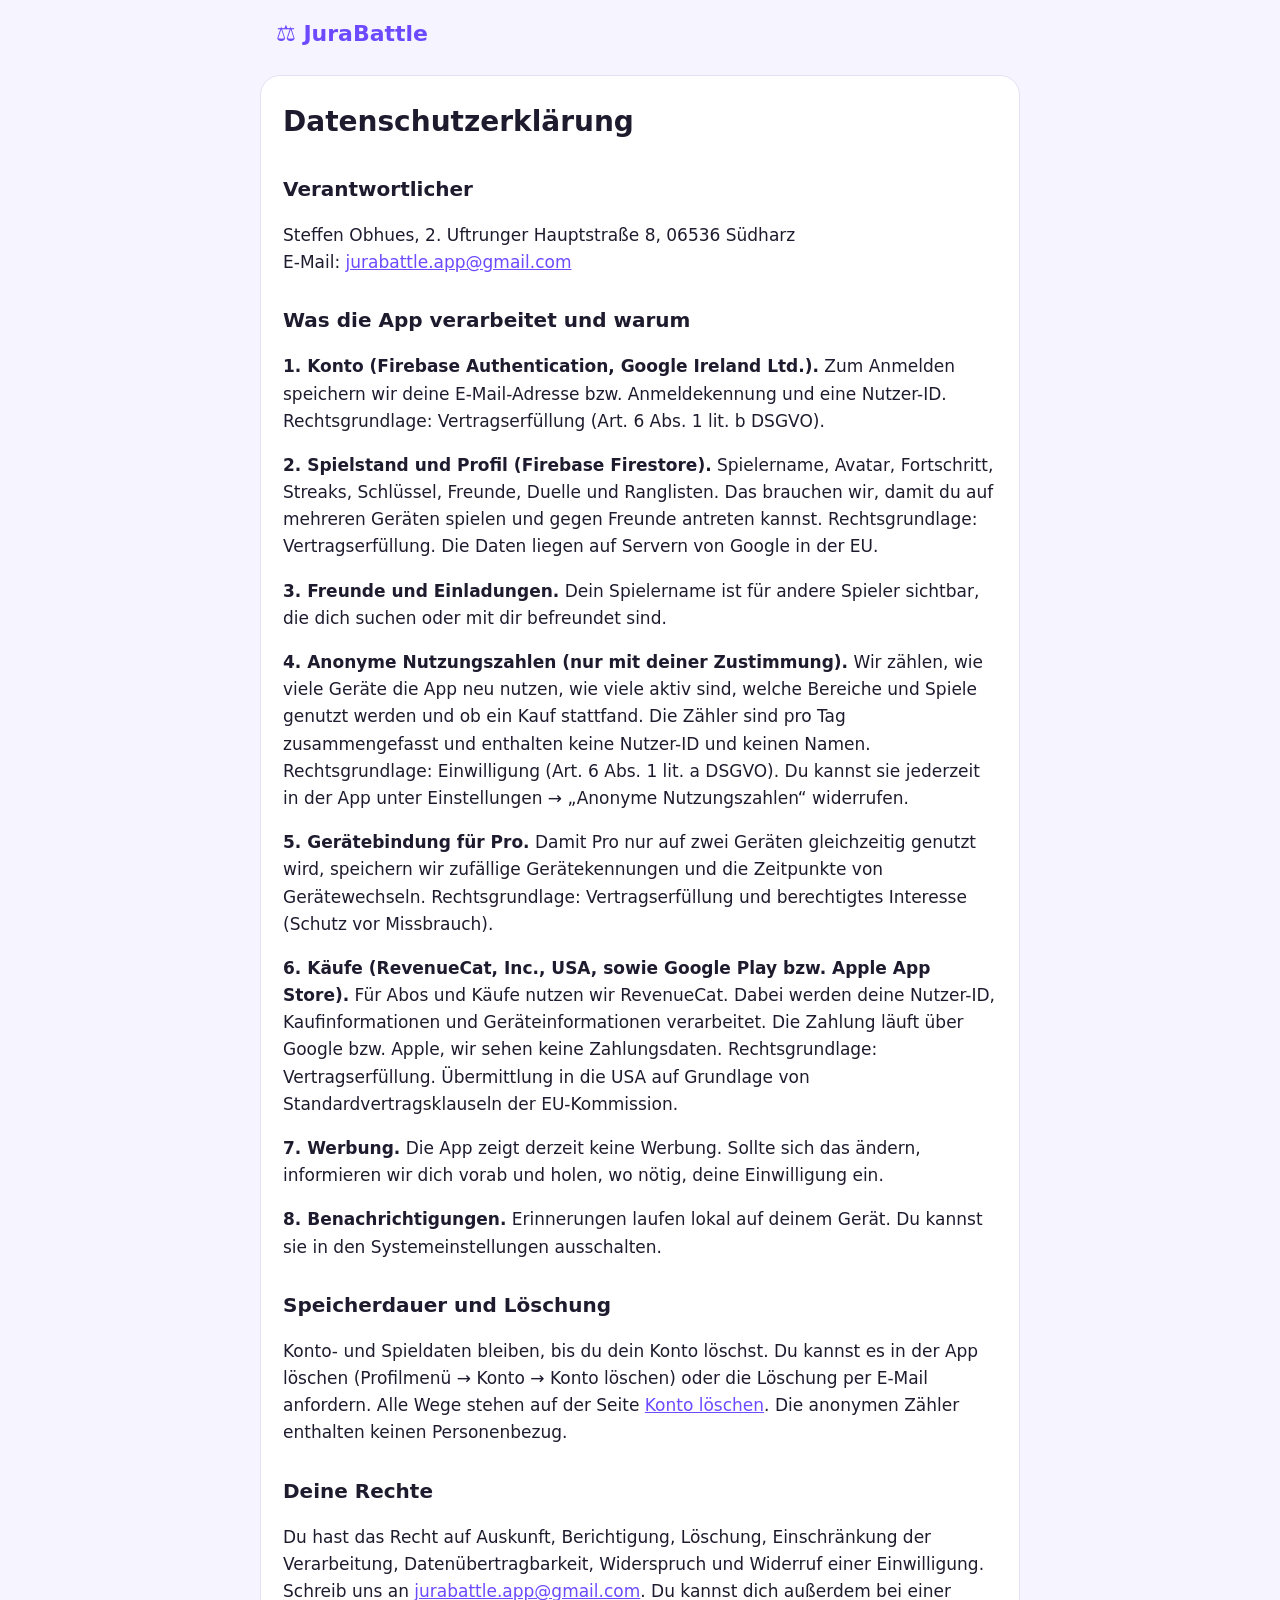
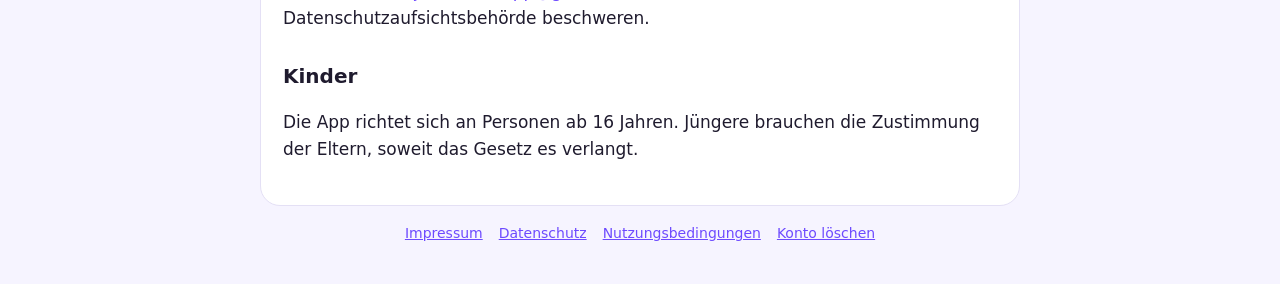
==== datenschutz.html @ 765eb9c0 "Add files via upload" ====
<!doctype html>
<html lang="de"><head><meta charset="utf-8"><meta name="viewport" content="width=device-width,initial-scale=1">
<title>Datenschutzerklärung – JuraBattle</title><link rel="stylesheet" href="style.css"></head>
<body><header><a class="logo" href="index.html">⚖️ JuraBattle</a></header>
<main><h1>Datenschutzerklärung</h1>

<h2>Verantwortlicher</h2>
<p>Steffen Obhues, 2. Uftrunger Hauptstraße 8, 06536 Südharz<br>E-Mail: <a href="mailto:jurabattle.app@gmail.com">jurabattle.app@gmail.com</a></p>
<h2>Was die App verarbeitet und warum</h2>
<p><b>1. Konto (Firebase Authentication, Google Ireland Ltd.).</b> Zum Anmelden speichern wir deine E-Mail-Adresse bzw. Anmeldekennung und eine Nutzer-ID. Rechtsgrundlage: Vertragserfüllung (Art. 6 Abs. 1 lit. b DSGVO).</p>
<p><b>2. Spielstand und Profil (Firebase Firestore).</b> Spielername, Avatar, Fortschritt, Streaks, Schlüssel, Freunde, Duelle und Ranglisten. Das brauchen wir, damit du auf mehreren Geräten spielen und gegen Freunde antreten kannst. Rechtsgrundlage: Vertragserfüllung. Die Daten liegen auf Servern von Google in der EU.</p>
<p><b>3. Freunde und Einladungen.</b> Dein Spielername ist für andere Spieler sichtbar, die dich suchen oder mit dir befreundet sind.</p>
<p><b>4. Anonyme Nutzungszahlen (nur mit deiner Zustimmung).</b> Wir zählen, wie viele Geräte die App neu nutzen, wie viele aktiv sind, welche Bereiche und Spiele genutzt werden und ob ein Kauf stattfand. Die Zähler sind pro Tag zusammengefasst und enthalten keine Nutzer-ID und keinen Namen. Rechtsgrundlage: Einwilligung (Art. 6 Abs. 1 lit. a DSGVO). Du kannst sie jederzeit in der App unter Einstellungen → „Anonyme Nutzungszahlen“ widerrufen.</p>
<p><b>5. Gerätebindung für Pro.</b> Damit Pro nur auf zwei Geräten gleichzeitig genutzt wird, speichern wir zufällige Gerätekennungen und die Zeitpunkte von Gerätewechseln. Rechtsgrundlage: Vertragserfüllung und berechtigtes Interesse (Schutz vor Missbrauch).</p>
<p><b>6. Käufe (RevenueCat, Inc., USA, sowie Google Play bzw. Apple App Store).</b> Für Abos und Käufe nutzen wir RevenueCat. Dabei werden deine Nutzer-ID, Kaufinformationen und Geräteinformationen verarbeitet. Die Zahlung läuft über Google bzw. Apple, wir sehen keine Zahlungsdaten. Rechtsgrundlage: Vertragserfüllung. Übermittlung in die USA auf Grundlage von Standardvertragsklauseln der EU-Kommission.</p>
<p><b>7. Werbung.</b> Die App zeigt derzeit keine Werbung. Sollte sich das ändern, informieren wir dich vorab und holen, wo nötig, deine Einwilligung ein.</p>
<p><b>8. Benachrichtigungen.</b> Erinnerungen laufen lokal auf deinem Gerät. Du kannst sie in den Systemeinstellungen ausschalten.</p>
<h2>Speicherdauer und Löschung</h2>
<p>Konto- und Spieldaten bleiben, bis du dein Konto löschst. Du kannst es in der App löschen (Profilmenü → Konto → Konto löschen) oder die Löschung per E-Mail anfordern. Alle Wege stehen auf der Seite <a href="konto-loeschen.html">Konto löschen</a>. Die anonymen Zähler enthalten keinen Personenbezug.</p>
<h2>Deine Rechte</h2>
<p>Du hast das Recht auf Auskunft, Berichtigung, Löschung, Einschränkung der Verarbeitung, Datenübertragbarkeit, Widerspruch und Widerruf einer Einwilligung. Schreib uns an <a href="mailto:jurabattle.app@gmail.com">jurabattle.app@gmail.com</a>. Du kannst dich außerdem bei einer Datenschutzaufsichtsbehörde beschweren.</p>
<h2>Kinder</h2>
<p>Die App richtet sich an Personen ab 16 Jahren. Jüngere brauchen die Zustimmung der Eltern, soweit das Gesetz es verlangt.</p>

</main>
<footer><a href="impressum.html">Impressum</a><a href="datenschutz.html">Datenschutz</a><a href="nutzungsbedingungen.html">Nutzungsbedingungen</a><a href="konto-loeschen.html">Konto löschen</a></footer>
</body></html>
---- style.css ----
:root{--bg:#f6f4ff;--card:#fff;--text:#1f1b2e;--muted:#5d5873;--pri:#6d4aff;--line:#e4e0f5}
@media (prefers-color-scheme:dark){:root{--bg:#14111f;--card:#1e1a2e;--text:#f1eefc;--muted:#a9a3c4;--pri:#a38bff;--line:#322c4a}}
*{box-sizing:border-box}body{margin:0;background:var(--bg);color:var(--text);font:17px/1.6 system-ui,-apple-system,Segoe UI,Roboto,sans-serif}
header,main,footer{max-width:760px;margin:0 auto;padding:16px}
header a.logo{color:var(--pri);font-weight:900;font-size:22px;text-decoration:none}
main{background:var(--card);border:1px solid var(--line);border-radius:20px;padding:24px 22px;margin-top:8px}
h1{font-size:28px;margin:0 0 12px}h2{font-size:20px;margin:28px 0 8px}p,li{color:var(--text)}
a{color:var(--pri)}footer{color:var(--muted);font-size:14px;text-align:center;padding-bottom:40px}
footer a{margin:0 8px}.platzhalter{background:#fff3b0;color:#4a3b00;padding:0 4px;border-radius:4px}
.hinweis{background:var(--bg);border:1px solid var(--line);border-radius:12px;padding:10px 14px;color:var(--muted);font-size:15px}
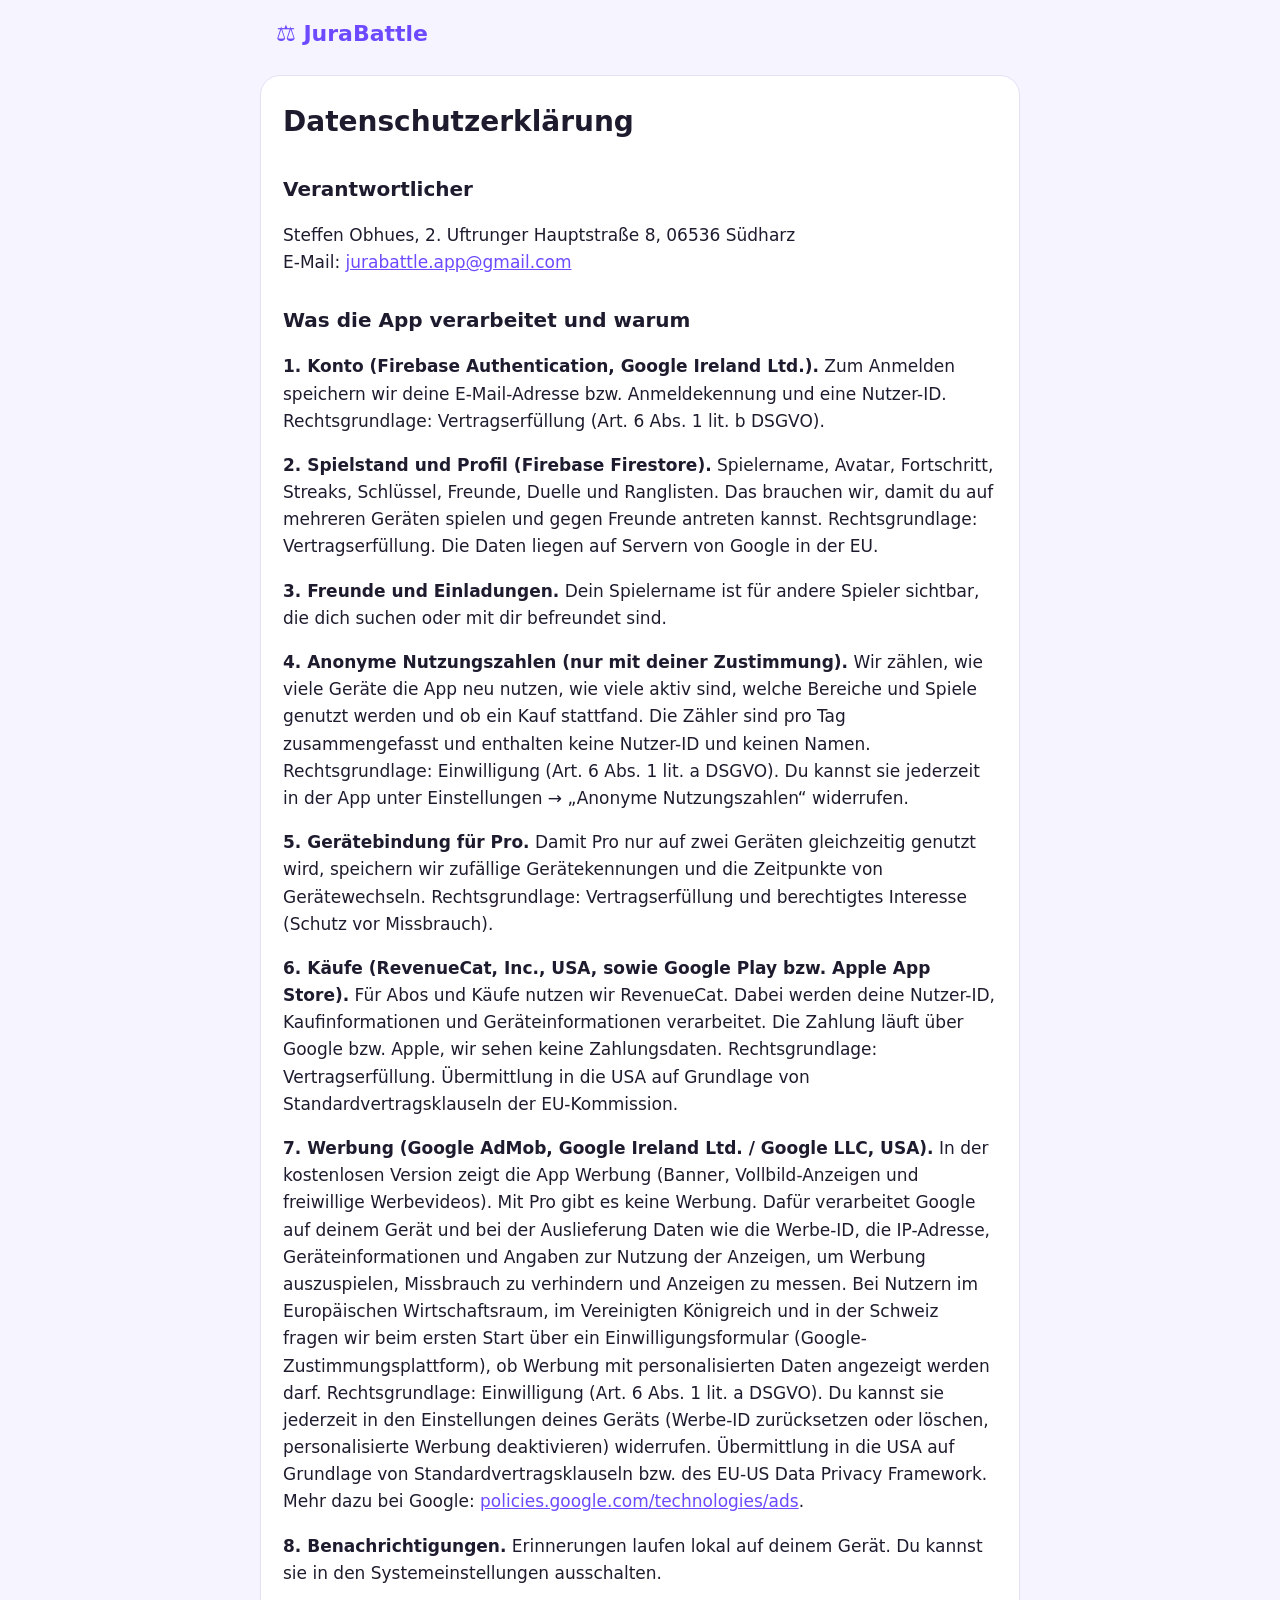
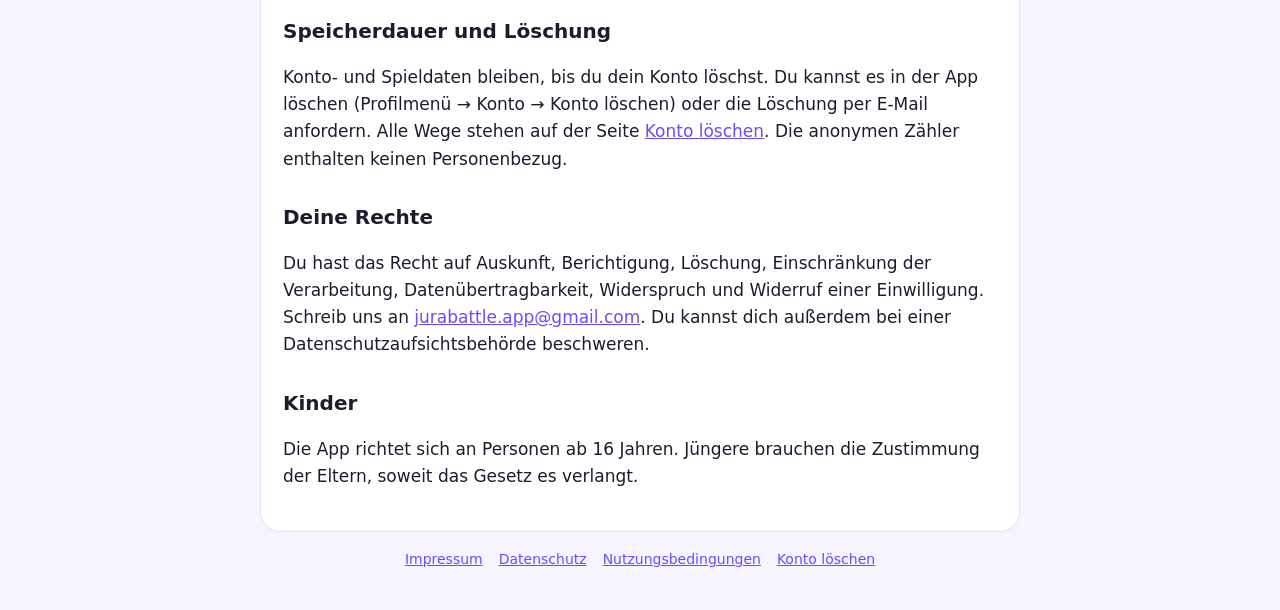
==== commit 8e9ad00d: "Add files via upload" ====
--- a/datenschutz.html
+++ b/datenschutz.html
@@ -13,7 +13,7 @@
 <p><b>4. Anonyme Nutzungszahlen (nur mit deiner Zustimmung).</b> Wir zählen, wie viele Geräte die App neu nutzen, wie viele aktiv sind, welche Bereiche und Spiele genutzt werden und ob ein Kauf stattfand. Die Zähler sind pro Tag zusammengefasst und enthalten keine Nutzer-ID und keinen Namen. Rechtsgrundlage: Einwilligung (Art. 6 Abs. 1 lit. a DSGVO). Du kannst sie jederzeit in der App unter Einstellungen → „Anonyme Nutzungszahlen“ widerrufen.</p>
 <p><b>5. Gerätebindung für Pro.</b> Damit Pro nur auf zwei Geräten gleichzeitig genutzt wird, speichern wir zufällige Gerätekennungen und die Zeitpunkte von Gerätewechseln. Rechtsgrundlage: Vertragserfüllung und berechtigtes Interesse (Schutz vor Missbrauch).</p>
 <p><b>6. Käufe (RevenueCat, Inc., USA, sowie Google Play bzw. Apple App Store).</b> Für Abos und Käufe nutzen wir RevenueCat. Dabei werden deine Nutzer-ID, Kaufinformationen und Geräteinformationen verarbeitet. Die Zahlung läuft über Google bzw. Apple, wir sehen keine Zahlungsdaten. Rechtsgrundlage: Vertragserfüllung. Übermittlung in die USA auf Grundlage von Standardvertragsklauseln der EU-Kommission.</p>
-<p><b>7. Werbung.</b> Die App zeigt derzeit keine Werbung. Sollte sich das ändern, informieren wir dich vorab und holen, wo nötig, deine Einwilligung ein.</p>
+<p><b>7. Werbung (Google AdMob, Google Ireland Ltd. / Google LLC, USA).</b> In der kostenlosen Version zeigt die App Werbung (Banner, Vollbild-Anzeigen und freiwillige Werbevideos). Mit Pro gibt es keine Werbung. Dafür verarbeitet Google auf deinem Gerät und bei der Auslieferung Daten wie die Werbe-ID, die IP-Adresse, Geräteinformationen und Angaben zur Nutzung der Anzeigen, um Werbung auszuspielen, Missbrauch zu verhindern und Anzeigen zu messen. Bei Nutzern im Europäischen Wirtschaftsraum, im Vereinigten Königreich und in der Schweiz fragen wir beim ersten Start über ein Einwilligungsformular (Google-Zustimmungsplattform), ob Werbung mit personalisierten Daten angezeigt werden darf. Rechtsgrundlage: Einwilligung (Art. 6 Abs. 1 lit. a DSGVO). Du kannst sie jederzeit in den Einstellungen deines Geräts (Werbe-ID zurücksetzen oder löschen, personalisierte Werbung deaktivieren) widerrufen. Übermittlung in die USA auf Grundlage von Standardvertragsklauseln bzw. des EU-US Data Privacy Framework. Mehr dazu bei Google: <a href="https://policies.google.com/technologies/ads?hl=de">policies.google.com/technologies/ads</a>.</p>
 <p><b>8. Benachrichtigungen.</b> Erinnerungen laufen lokal auf deinem Gerät. Du kannst sie in den Systemeinstellungen ausschalten.</p>
 <h2>Speicherdauer und Löschung</h2>
 <p>Konto- und Spieldaten bleiben, bis du dein Konto löschst. Du kannst es in der App löschen (Profilmenü → Konto → Konto löschen) oder die Löschung per E-Mail anfordern. Alle Wege stehen auf der Seite <a href="konto-loeschen.html">Konto löschen</a>. Die anonymen Zähler enthalten keinen Personenbezug.</p>
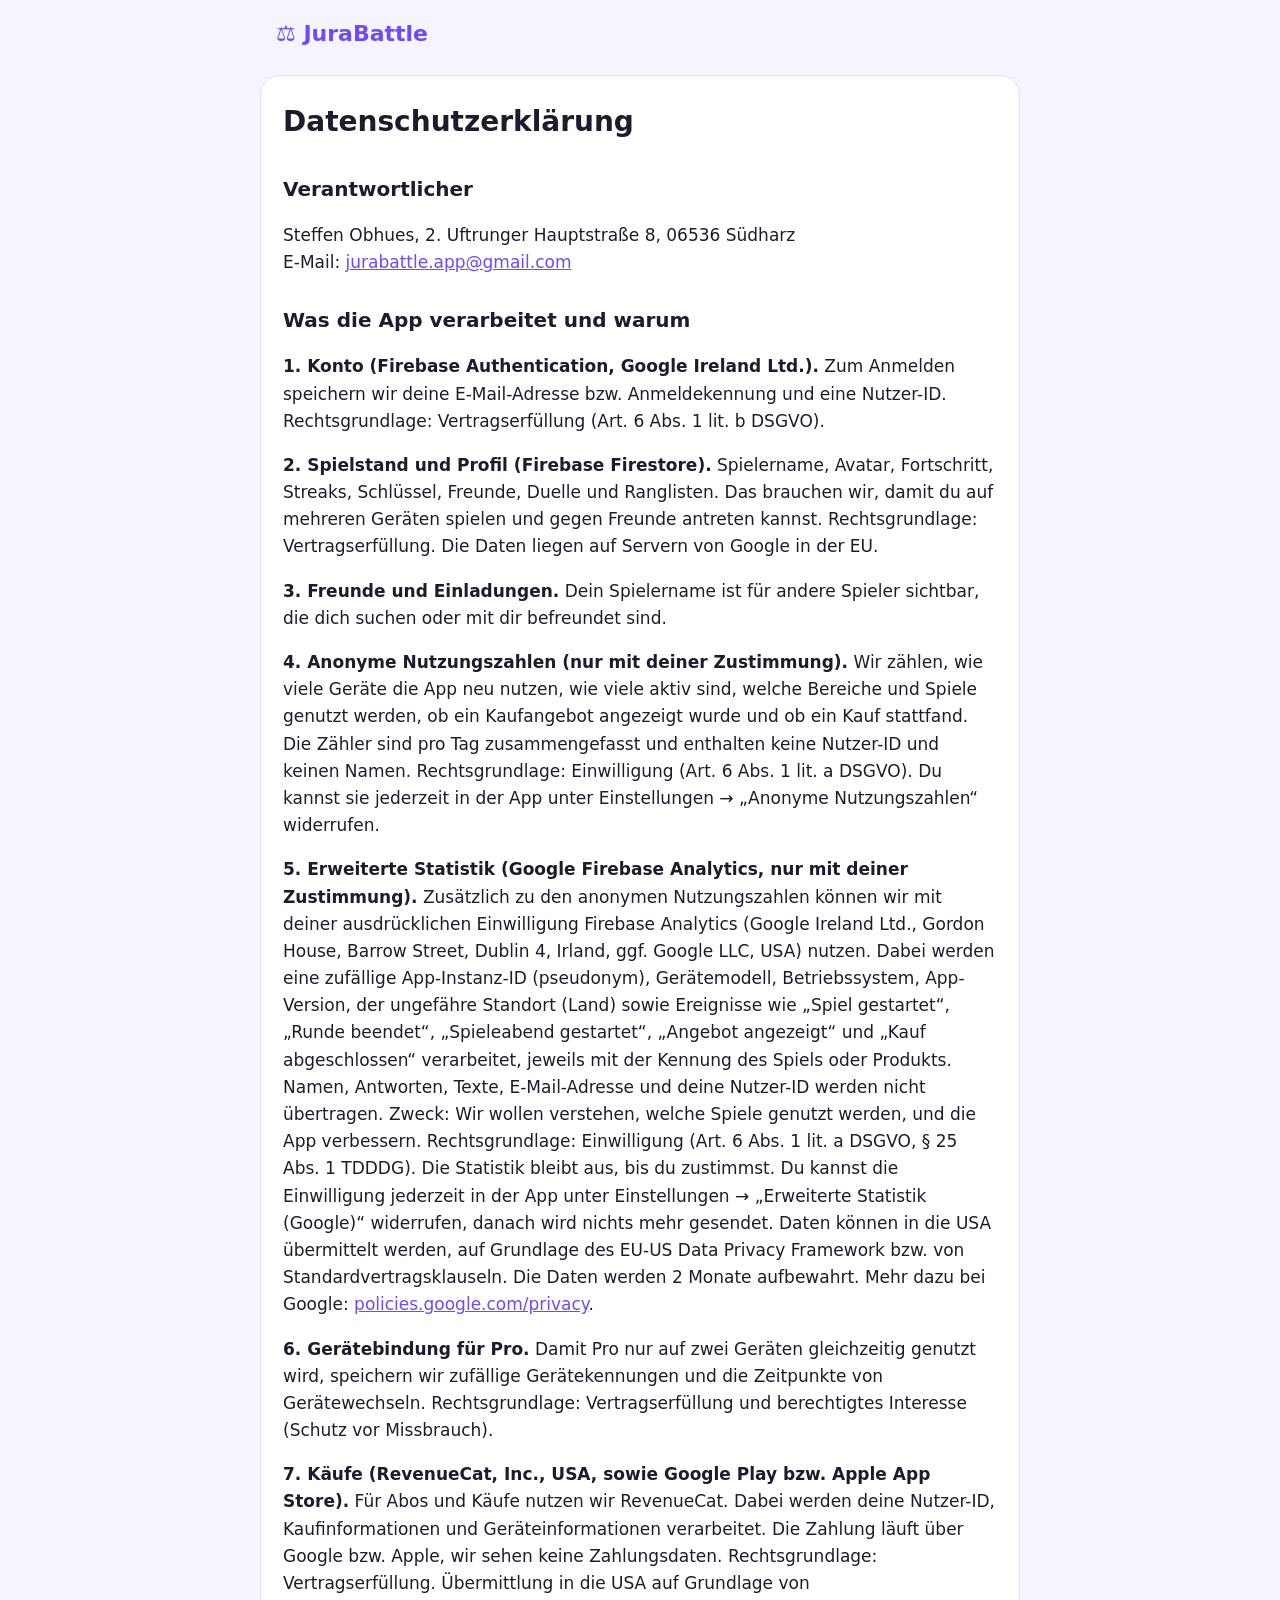
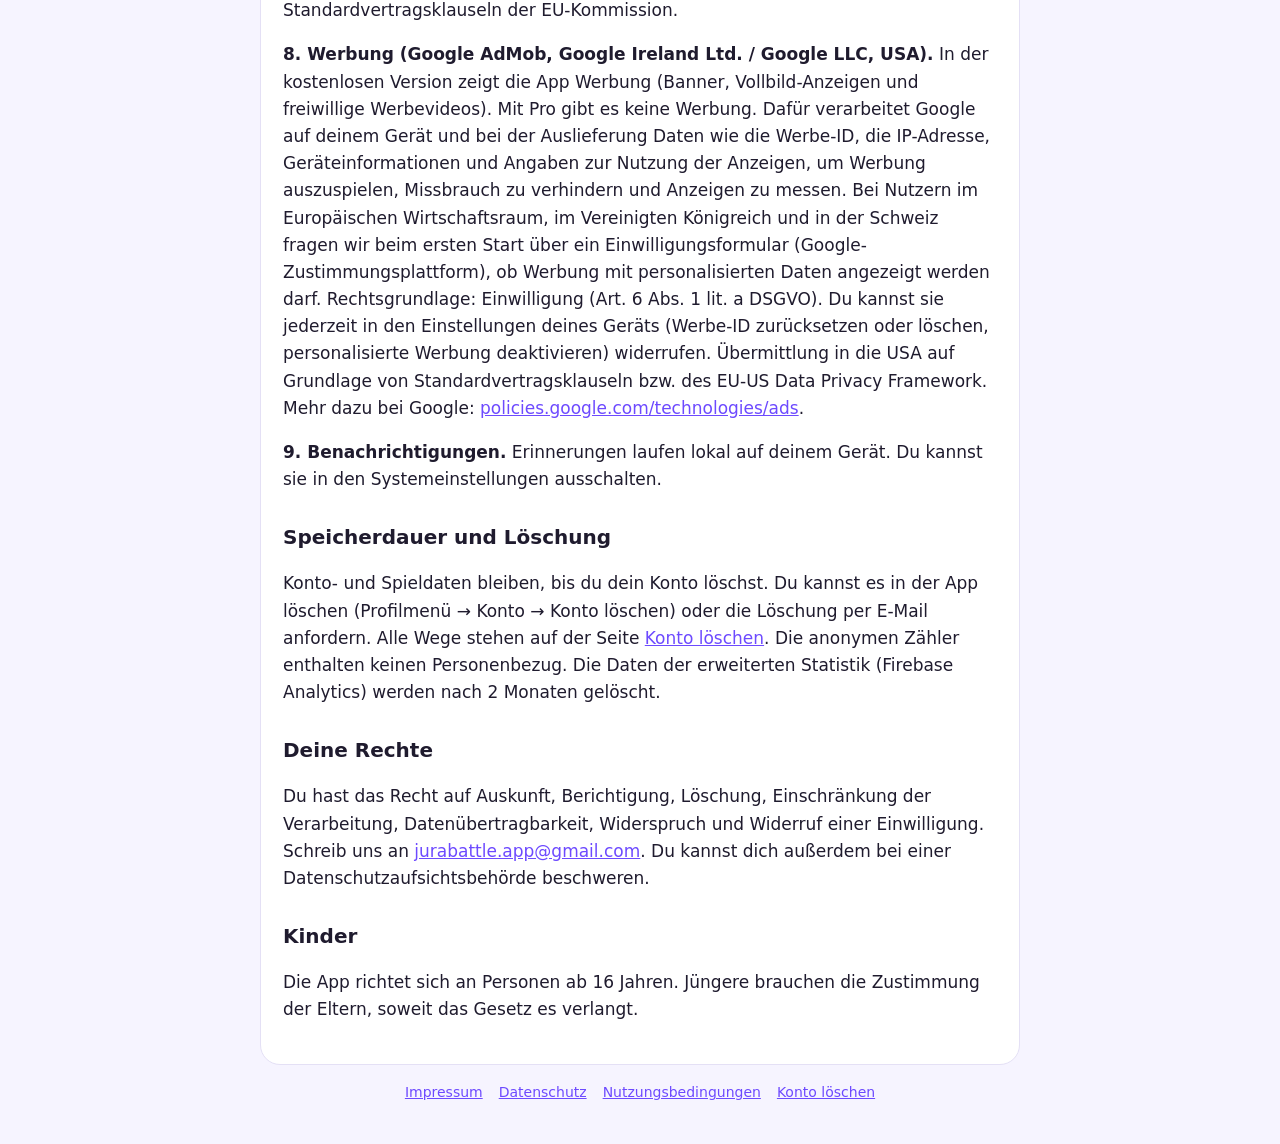
==== commit c29b902e: "Add files via upload" ====
--- a/datenschutz.html
+++ b/datenschutz.html
@@ -10,13 +10,14 @@
 <p><b>1. Konto (Firebase Authentication, Google Ireland Ltd.).</b> Zum Anmelden speichern wir deine E-Mail-Adresse bzw. Anmeldekennung und eine Nutzer-ID. Rechtsgrundlage: Vertragserfüllung (Art. 6 Abs. 1 lit. b DSGVO).</p>
 <p><b>2. Spielstand und Profil (Firebase Firestore).</b> Spielername, Avatar, Fortschritt, Streaks, Schlüssel, Freunde, Duelle und Ranglisten. Das brauchen wir, damit du auf mehreren Geräten spielen und gegen Freunde antreten kannst. Rechtsgrundlage: Vertragserfüllung. Die Daten liegen auf Servern von Google in der EU.</p>
 <p><b>3. Freunde und Einladungen.</b> Dein Spielername ist für andere Spieler sichtbar, die dich suchen oder mit dir befreundet sind.</p>
-<p><b>4. Anonyme Nutzungszahlen (nur mit deiner Zustimmung).</b> Wir zählen, wie viele Geräte die App neu nutzen, wie viele aktiv sind, welche Bereiche und Spiele genutzt werden und ob ein Kauf stattfand. Die Zähler sind pro Tag zusammengefasst und enthalten keine Nutzer-ID und keinen Namen. Rechtsgrundlage: Einwilligung (Art. 6 Abs. 1 lit. a DSGVO). Du kannst sie jederzeit in der App unter Einstellungen → „Anonyme Nutzungszahlen“ widerrufen.</p>
-<p><b>5. Gerätebindung für Pro.</b> Damit Pro nur auf zwei Geräten gleichzeitig genutzt wird, speichern wir zufällige Gerätekennungen und die Zeitpunkte von Gerätewechseln. Rechtsgrundlage: Vertragserfüllung und berechtigtes Interesse (Schutz vor Missbrauch).</p>
-<p><b>6. Käufe (RevenueCat, Inc., USA, sowie Google Play bzw. Apple App Store).</b> Für Abos und Käufe nutzen wir RevenueCat. Dabei werden deine Nutzer-ID, Kaufinformationen und Geräteinformationen verarbeitet. Die Zahlung läuft über Google bzw. Apple, wir sehen keine Zahlungsdaten. Rechtsgrundlage: Vertragserfüllung. Übermittlung in die USA auf Grundlage von Standardvertragsklauseln der EU-Kommission.</p>
-<p><b>7. Werbung (Google AdMob, Google Ireland Ltd. / Google LLC, USA).</b> In der kostenlosen Version zeigt die App Werbung (Banner, Vollbild-Anzeigen und freiwillige Werbevideos). Mit Pro gibt es keine Werbung. Dafür verarbeitet Google auf deinem Gerät und bei der Auslieferung Daten wie die Werbe-ID, die IP-Adresse, Geräteinformationen und Angaben zur Nutzung der Anzeigen, um Werbung auszuspielen, Missbrauch zu verhindern und Anzeigen zu messen. Bei Nutzern im Europäischen Wirtschaftsraum, im Vereinigten Königreich und in der Schweiz fragen wir beim ersten Start über ein Einwilligungsformular (Google-Zustimmungsplattform), ob Werbung mit personalisierten Daten angezeigt werden darf. Rechtsgrundlage: Einwilligung (Art. 6 Abs. 1 lit. a DSGVO). Du kannst sie jederzeit in den Einstellungen deines Geräts (Werbe-ID zurücksetzen oder löschen, personalisierte Werbung deaktivieren) widerrufen. Übermittlung in die USA auf Grundlage von Standardvertragsklauseln bzw. des EU-US Data Privacy Framework. Mehr dazu bei Google: <a href="https://policies.google.com/technologies/ads?hl=de">policies.google.com/technologies/ads</a>.</p>
-<p><b>8. Benachrichtigungen.</b> Erinnerungen laufen lokal auf deinem Gerät. Du kannst sie in den Systemeinstellungen ausschalten.</p>
+<p><b>4. Anonyme Nutzungszahlen (nur mit deiner Zustimmung).</b> Wir zählen, wie viele Geräte die App neu nutzen, wie viele aktiv sind, welche Bereiche und Spiele genutzt werden, ob ein Kaufangebot angezeigt wurde und ob ein Kauf stattfand. Die Zähler sind pro Tag zusammengefasst und enthalten keine Nutzer-ID und keinen Namen. Rechtsgrundlage: Einwilligung (Art. 6 Abs. 1 lit. a DSGVO). Du kannst sie jederzeit in der App unter Einstellungen → „Anonyme Nutzungszahlen“ widerrufen.</p>
+<p><b>5. Erweiterte Statistik (Google Firebase Analytics, nur mit deiner Zustimmung).</b> Zusätzlich zu den anonymen Nutzungszahlen können wir mit deiner ausdrücklichen Einwilligung Firebase Analytics (Google Ireland Ltd., Gordon House, Barrow Street, Dublin 4, Irland, ggf. Google LLC, USA) nutzen. Dabei werden eine zufällige App-Instanz-ID (pseudonym), Gerätemodell, Betriebssystem, App-Version, der ungefähre Standort (Land) sowie Ereignisse wie „Spiel gestartet“, „Runde beendet“, „Spieleabend gestartet“, „Angebot angezeigt“ und „Kauf abgeschlossen“ verarbeitet, jeweils mit der Kennung des Spiels oder Produkts. Namen, Antworten, Texte, E-Mail-Adresse und deine Nutzer-ID werden nicht übertragen. Zweck: Wir wollen verstehen, welche Spiele genutzt werden, und die App verbessern. Rechtsgrundlage: Einwilligung (Art. 6 Abs. 1 lit. a DSGVO, § 25 Abs. 1 TDDDG). Die Statistik bleibt aus, bis du zustimmst. Du kannst die Einwilligung jederzeit in der App unter Einstellungen → „Erweiterte Statistik (Google)“ widerrufen, danach wird nichts mehr gesendet. Daten können in die USA übermittelt werden, auf Grundlage des EU-US Data Privacy Framework bzw. von Standardvertragsklauseln. Die Daten werden 2 Monate aufbewahrt. Mehr dazu bei Google: <a href="https://policies.google.com/privacy?hl=de">policies.google.com/privacy</a>.</p>
+<p><b>6. Gerätebindung für Pro.</b> Damit Pro nur auf zwei Geräten gleichzeitig genutzt wird, speichern wir zufällige Gerätekennungen und die Zeitpunkte von Gerätewechseln. Rechtsgrundlage: Vertragserfüllung und berechtigtes Interesse (Schutz vor Missbrauch).</p>
+<p><b>7. Käufe (RevenueCat, Inc., USA, sowie Google Play bzw. Apple App Store).</b> Für Abos und Käufe nutzen wir RevenueCat. Dabei werden deine Nutzer-ID, Kaufinformationen und Geräteinformationen verarbeitet. Die Zahlung läuft über Google bzw. Apple, wir sehen keine Zahlungsdaten. Rechtsgrundlage: Vertragserfüllung. Übermittlung in die USA auf Grundlage von Standardvertragsklauseln der EU-Kommission.</p>
+<p><b>8. Werbung (Google AdMob, Google Ireland Ltd. / Google LLC, USA).</b> In der kostenlosen Version zeigt die App Werbung (Banner, Vollbild-Anzeigen und freiwillige Werbevideos). Mit Pro gibt es keine Werbung. Dafür verarbeitet Google auf deinem Gerät und bei der Auslieferung Daten wie die Werbe-ID, die IP-Adresse, Geräteinformationen und Angaben zur Nutzung der Anzeigen, um Werbung auszuspielen, Missbrauch zu verhindern und Anzeigen zu messen. Bei Nutzern im Europäischen Wirtschaftsraum, im Vereinigten Königreich und in der Schweiz fragen wir beim ersten Start über ein Einwilligungsformular (Google-Zustimmungsplattform), ob Werbung mit personalisierten Daten angezeigt werden darf. Rechtsgrundlage: Einwilligung (Art. 6 Abs. 1 lit. a DSGVO). Du kannst sie jederzeit in den Einstellungen deines Geräts (Werbe-ID zurücksetzen oder löschen, personalisierte Werbung deaktivieren) widerrufen. Übermittlung in die USA auf Grundlage von Standardvertragsklauseln bzw. des EU-US Data Privacy Framework. Mehr dazu bei Google: <a href="https://policies.google.com/technologies/ads?hl=de">policies.google.com/technologies/ads</a>.</p>
+<p><b>9. Benachrichtigungen.</b> Erinnerungen laufen lokal auf deinem Gerät. Du kannst sie in den Systemeinstellungen ausschalten.</p>
 <h2>Speicherdauer und Löschung</h2>
-<p>Konto- und Spieldaten bleiben, bis du dein Konto löschst. Du kannst es in der App löschen (Profilmenü → Konto → Konto löschen) oder die Löschung per E-Mail anfordern. Alle Wege stehen auf der Seite <a href="konto-loeschen.html">Konto löschen</a>. Die anonymen Zähler enthalten keinen Personenbezug.</p>
+<p>Konto- und Spieldaten bleiben, bis du dein Konto löschst. Du kannst es in der App löschen (Profilmenü → Konto → Konto löschen) oder die Löschung per E-Mail anfordern. Alle Wege stehen auf der Seite <a href="konto-loeschen.html">Konto löschen</a>. Die anonymen Zähler enthalten keinen Personenbezug. Die Daten der erweiterten Statistik (Firebase Analytics) werden nach 2 Monaten gelöscht.</p>
 <h2>Deine Rechte</h2>
 <p>Du hast das Recht auf Auskunft, Berichtigung, Löschung, Einschränkung der Verarbeitung, Datenübertragbarkeit, Widerspruch und Widerruf einer Einwilligung. Schreib uns an <a href="mailto:jurabattle.app@gmail.com">jurabattle.app@gmail.com</a>. Du kannst dich außerdem bei einer Datenschutzaufsichtsbehörde beschweren.</p>
 <h2>Kinder</h2>
@@ -24,4 +25,4 @@
 
 </main>
 <footer><a href="impressum.html">Impressum</a><a href="datenschutz.html">Datenschutz</a><a href="nutzungsbedingungen.html">Nutzungsbedingungen</a><a href="konto-loeschen.html">Konto löschen</a></footer>
-</body></html>
+</body></html>
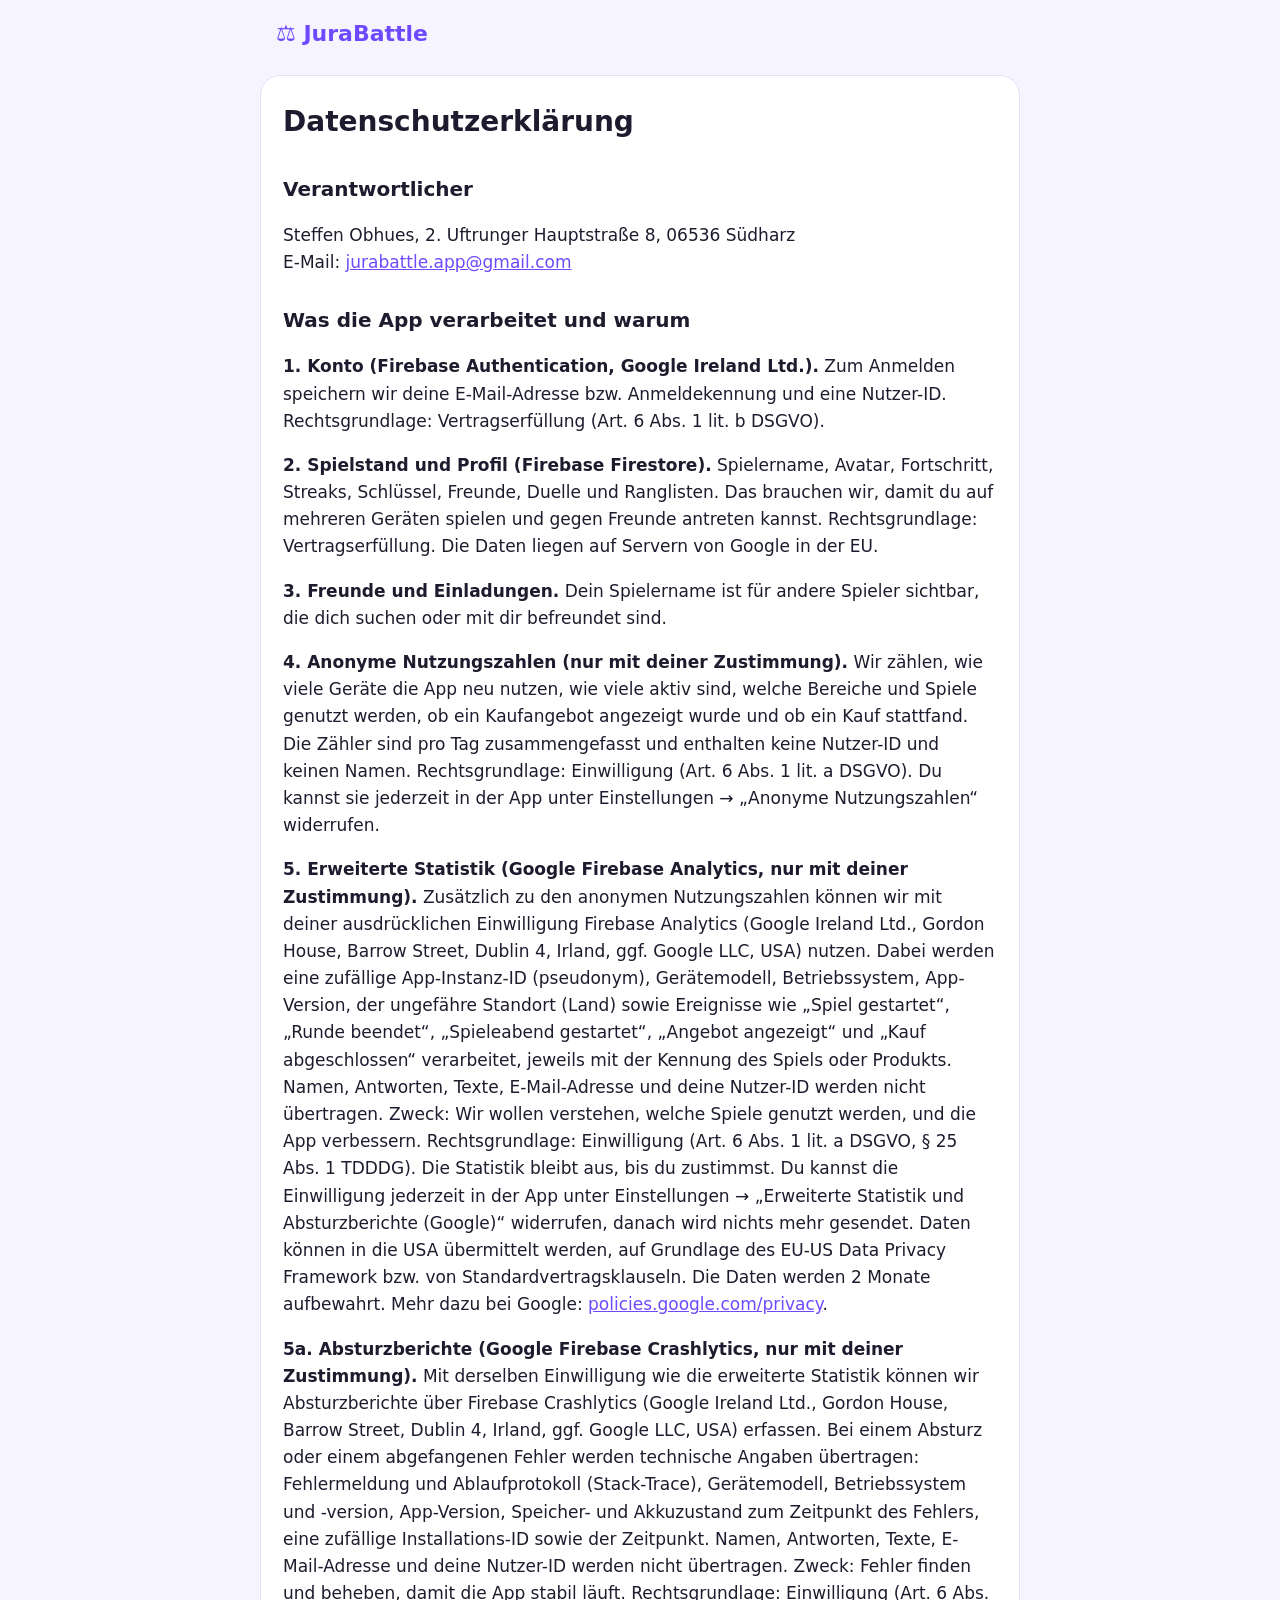
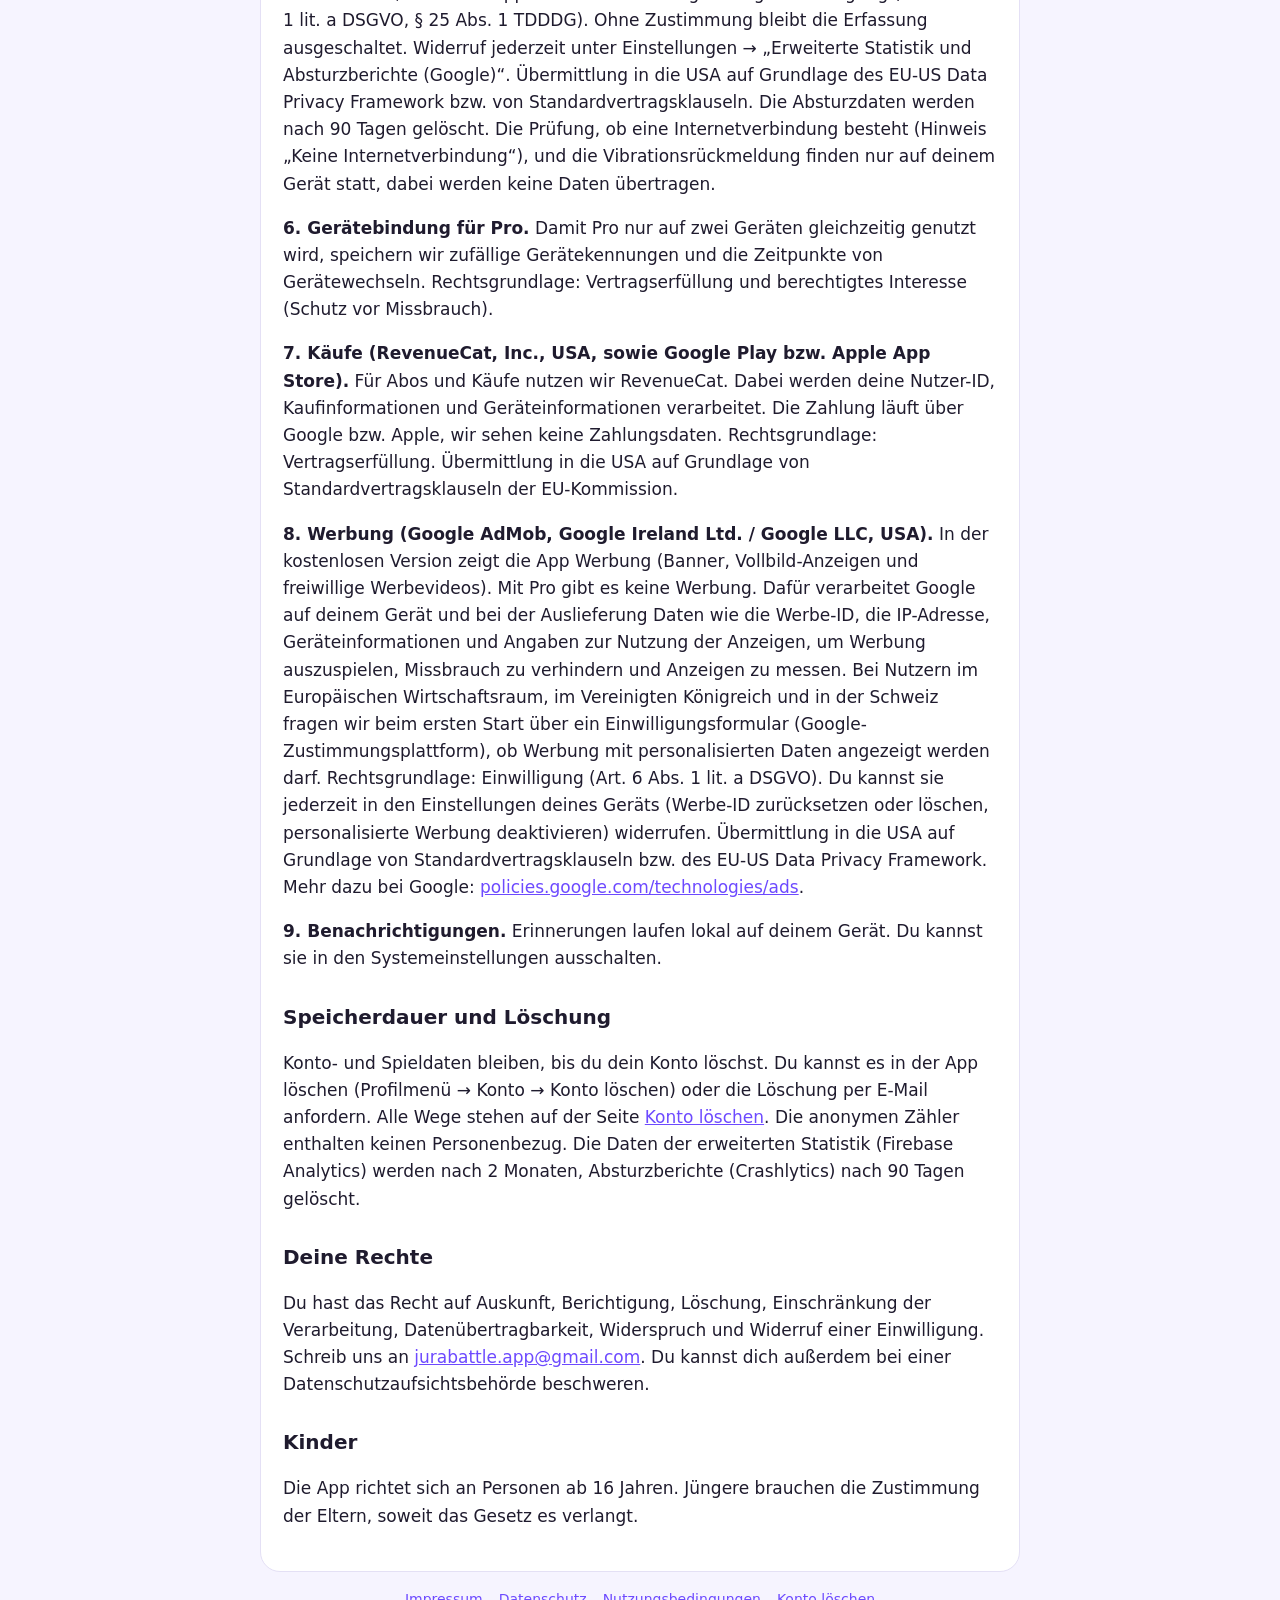
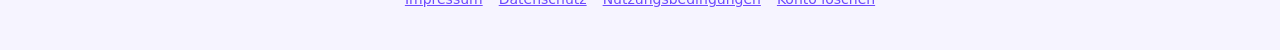
==== commit f179156d: "Add files via upload" ====
--- a/datenschutz.html
+++ b/datenschutz.html
@@ -11,13 +11,14 @@
 <p><b>2. Spielstand und Profil (Firebase Firestore).</b> Spielername, Avatar, Fortschritt, Streaks, Schlüssel, Freunde, Duelle und Ranglisten. Das brauchen wir, damit du auf mehreren Geräten spielen und gegen Freunde antreten kannst. Rechtsgrundlage: Vertragserfüllung. Die Daten liegen auf Servern von Google in der EU.</p>
 <p><b>3. Freunde und Einladungen.</b> Dein Spielername ist für andere Spieler sichtbar, die dich suchen oder mit dir befreundet sind.</p>
 <p><b>4. Anonyme Nutzungszahlen (nur mit deiner Zustimmung).</b> Wir zählen, wie viele Geräte die App neu nutzen, wie viele aktiv sind, welche Bereiche und Spiele genutzt werden, ob ein Kaufangebot angezeigt wurde und ob ein Kauf stattfand. Die Zähler sind pro Tag zusammengefasst und enthalten keine Nutzer-ID und keinen Namen. Rechtsgrundlage: Einwilligung (Art. 6 Abs. 1 lit. a DSGVO). Du kannst sie jederzeit in der App unter Einstellungen → „Anonyme Nutzungszahlen“ widerrufen.</p>
-<p><b>5. Erweiterte Statistik (Google Firebase Analytics, nur mit deiner Zustimmung).</b> Zusätzlich zu den anonymen Nutzungszahlen können wir mit deiner ausdrücklichen Einwilligung Firebase Analytics (Google Ireland Ltd., Gordon House, Barrow Street, Dublin 4, Irland, ggf. Google LLC, USA) nutzen. Dabei werden eine zufällige App-Instanz-ID (pseudonym), Gerätemodell, Betriebssystem, App-Version, der ungefähre Standort (Land) sowie Ereignisse wie „Spiel gestartet“, „Runde beendet“, „Spieleabend gestartet“, „Angebot angezeigt“ und „Kauf abgeschlossen“ verarbeitet, jeweils mit der Kennung des Spiels oder Produkts. Namen, Antworten, Texte, E-Mail-Adresse und deine Nutzer-ID werden nicht übertragen. Zweck: Wir wollen verstehen, welche Spiele genutzt werden, und die App verbessern. Rechtsgrundlage: Einwilligung (Art. 6 Abs. 1 lit. a DSGVO, § 25 Abs. 1 TDDDG). Die Statistik bleibt aus, bis du zustimmst. Du kannst die Einwilligung jederzeit in der App unter Einstellungen → „Erweiterte Statistik (Google)“ widerrufen, danach wird nichts mehr gesendet. Daten können in die USA übermittelt werden, auf Grundlage des EU-US Data Privacy Framework bzw. von Standardvertragsklauseln. Die Daten werden 2 Monate aufbewahrt. Mehr dazu bei Google: <a href="https://policies.google.com/privacy?hl=de">policies.google.com/privacy</a>.</p>
+<p><b>5. Erweiterte Statistik (Google Firebase Analytics, nur mit deiner Zustimmung).</b> Zusätzlich zu den anonymen Nutzungszahlen können wir mit deiner ausdrücklichen Einwilligung Firebase Analytics (Google Ireland Ltd., Gordon House, Barrow Street, Dublin 4, Irland, ggf. Google LLC, USA) nutzen. Dabei werden eine zufällige App-Instanz-ID (pseudonym), Gerätemodell, Betriebssystem, App-Version, der ungefähre Standort (Land) sowie Ereignisse wie „Spiel gestartet“, „Runde beendet“, „Spieleabend gestartet“, „Angebot angezeigt“ und „Kauf abgeschlossen“ verarbeitet, jeweils mit der Kennung des Spiels oder Produkts. Namen, Antworten, Texte, E-Mail-Adresse und deine Nutzer-ID werden nicht übertragen. Zweck: Wir wollen verstehen, welche Spiele genutzt werden, und die App verbessern. Rechtsgrundlage: Einwilligung (Art. 6 Abs. 1 lit. a DSGVO, § 25 Abs. 1 TDDDG). Die Statistik bleibt aus, bis du zustimmst. Du kannst die Einwilligung jederzeit in der App unter Einstellungen → „Erweiterte Statistik und Absturzberichte (Google)“ widerrufen, danach wird nichts mehr gesendet. Daten können in die USA übermittelt werden, auf Grundlage des EU-US Data Privacy Framework bzw. von Standardvertragsklauseln. Die Daten werden 2 Monate aufbewahrt. Mehr dazu bei Google: <a href="https://policies.google.com/privacy?hl=de">policies.google.com/privacy</a>.</p>
+<p><b>5a. Absturzberichte (Google Firebase Crashlytics, nur mit deiner Zustimmung).</b> Mit derselben Einwilligung wie die erweiterte Statistik können wir Absturzberichte über Firebase Crashlytics (Google Ireland Ltd., Gordon House, Barrow Street, Dublin 4, Irland, ggf. Google LLC, USA) erfassen. Bei einem Absturz oder einem abgefangenen Fehler werden technische Angaben übertragen: Fehlermeldung und Ablaufprotokoll (Stack-Trace), Gerätemodell, Betriebssystem und -version, App-Version, Speicher- und Akkuzustand zum Zeitpunkt des Fehlers, eine zufällige Installations-ID sowie der Zeitpunkt. Namen, Antworten, Texte, E-Mail-Adresse und deine Nutzer-ID werden nicht übertragen. Zweck: Fehler finden und beheben, damit die App stabil läuft. Rechtsgrundlage: Einwilligung (Art. 6 Abs. 1 lit. a DSGVO, § 25 Abs. 1 TDDDG). Ohne Zustimmung bleibt die Erfassung ausgeschaltet. Widerruf jederzeit unter Einstellungen → „Erweiterte Statistik und Absturzberichte (Google)“. Übermittlung in die USA auf Grundlage des EU-US Data Privacy Framework bzw. von Standardvertragsklauseln. Die Absturzdaten werden nach 90 Tagen gelöscht. Die Prüfung, ob eine Internetverbindung besteht (Hinweis „Keine Internetverbindung“), und die Vibrationsrückmeldung finden nur auf deinem Gerät statt, dabei werden keine Daten übertragen.</p>
 <p><b>6. Gerätebindung für Pro.</b> Damit Pro nur auf zwei Geräten gleichzeitig genutzt wird, speichern wir zufällige Gerätekennungen und die Zeitpunkte von Gerätewechseln. Rechtsgrundlage: Vertragserfüllung und berechtigtes Interesse (Schutz vor Missbrauch).</p>
 <p><b>7. Käufe (RevenueCat, Inc., USA, sowie Google Play bzw. Apple App Store).</b> Für Abos und Käufe nutzen wir RevenueCat. Dabei werden deine Nutzer-ID, Kaufinformationen und Geräteinformationen verarbeitet. Die Zahlung läuft über Google bzw. Apple, wir sehen keine Zahlungsdaten. Rechtsgrundlage: Vertragserfüllung. Übermittlung in die USA auf Grundlage von Standardvertragsklauseln der EU-Kommission.</p>
 <p><b>8. Werbung (Google AdMob, Google Ireland Ltd. / Google LLC, USA).</b> In der kostenlosen Version zeigt die App Werbung (Banner, Vollbild-Anzeigen und freiwillige Werbevideos). Mit Pro gibt es keine Werbung. Dafür verarbeitet Google auf deinem Gerät und bei der Auslieferung Daten wie die Werbe-ID, die IP-Adresse, Geräteinformationen und Angaben zur Nutzung der Anzeigen, um Werbung auszuspielen, Missbrauch zu verhindern und Anzeigen zu messen. Bei Nutzern im Europäischen Wirtschaftsraum, im Vereinigten Königreich und in der Schweiz fragen wir beim ersten Start über ein Einwilligungsformular (Google-Zustimmungsplattform), ob Werbung mit personalisierten Daten angezeigt werden darf. Rechtsgrundlage: Einwilligung (Art. 6 Abs. 1 lit. a DSGVO). Du kannst sie jederzeit in den Einstellungen deines Geräts (Werbe-ID zurücksetzen oder löschen, personalisierte Werbung deaktivieren) widerrufen. Übermittlung in die USA auf Grundlage von Standardvertragsklauseln bzw. des EU-US Data Privacy Framework. Mehr dazu bei Google: <a href="https://policies.google.com/technologies/ads?hl=de">policies.google.com/technologies/ads</a>.</p>
 <p><b>9. Benachrichtigungen.</b> Erinnerungen laufen lokal auf deinem Gerät. Du kannst sie in den Systemeinstellungen ausschalten.</p>
 <h2>Speicherdauer und Löschung</h2>
-<p>Konto- und Spieldaten bleiben, bis du dein Konto löschst. Du kannst es in der App löschen (Profilmenü → Konto → Konto löschen) oder die Löschung per E-Mail anfordern. Alle Wege stehen auf der Seite <a href="konto-loeschen.html">Konto löschen</a>. Die anonymen Zähler enthalten keinen Personenbezug. Die Daten der erweiterten Statistik (Firebase Analytics) werden nach 2 Monaten gelöscht.</p>
+<p>Konto- und Spieldaten bleiben, bis du dein Konto löschst. Du kannst es in der App löschen (Profilmenü → Konto → Konto löschen) oder die Löschung per E-Mail anfordern. Alle Wege stehen auf der Seite <a href="konto-loeschen.html">Konto löschen</a>. Die anonymen Zähler enthalten keinen Personenbezug. Die Daten der erweiterten Statistik (Firebase Analytics) werden nach 2 Monaten, Absturzberichte (Crashlytics) nach 90 Tagen gelöscht.</p>
 <h2>Deine Rechte</h2>
 <p>Du hast das Recht auf Auskunft, Berichtigung, Löschung, Einschränkung der Verarbeitung, Datenübertragbarkeit, Widerspruch und Widerruf einer Einwilligung. Schreib uns an <a href="mailto:jurabattle.app@gmail.com">jurabattle.app@gmail.com</a>. Du kannst dich außerdem bei einer Datenschutzaufsichtsbehörde beschweren.</p>
 <h2>Kinder</h2>
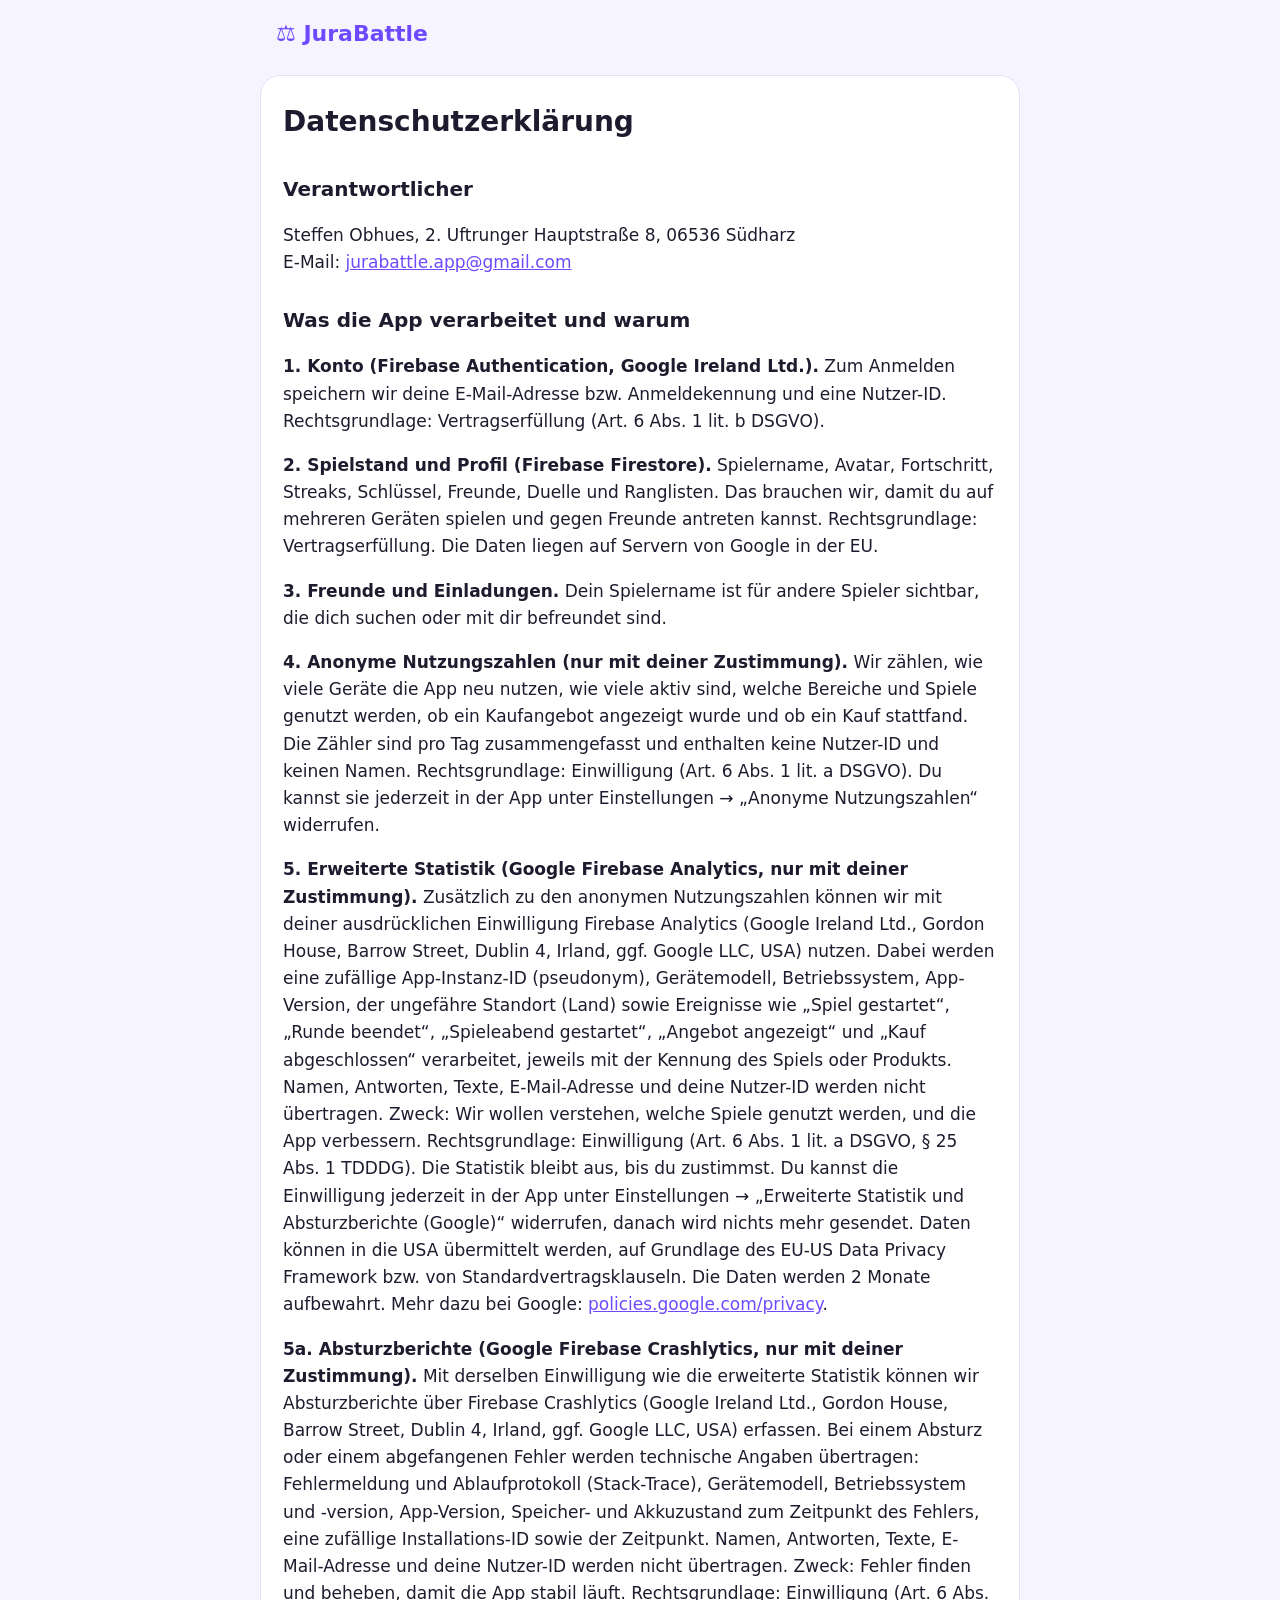
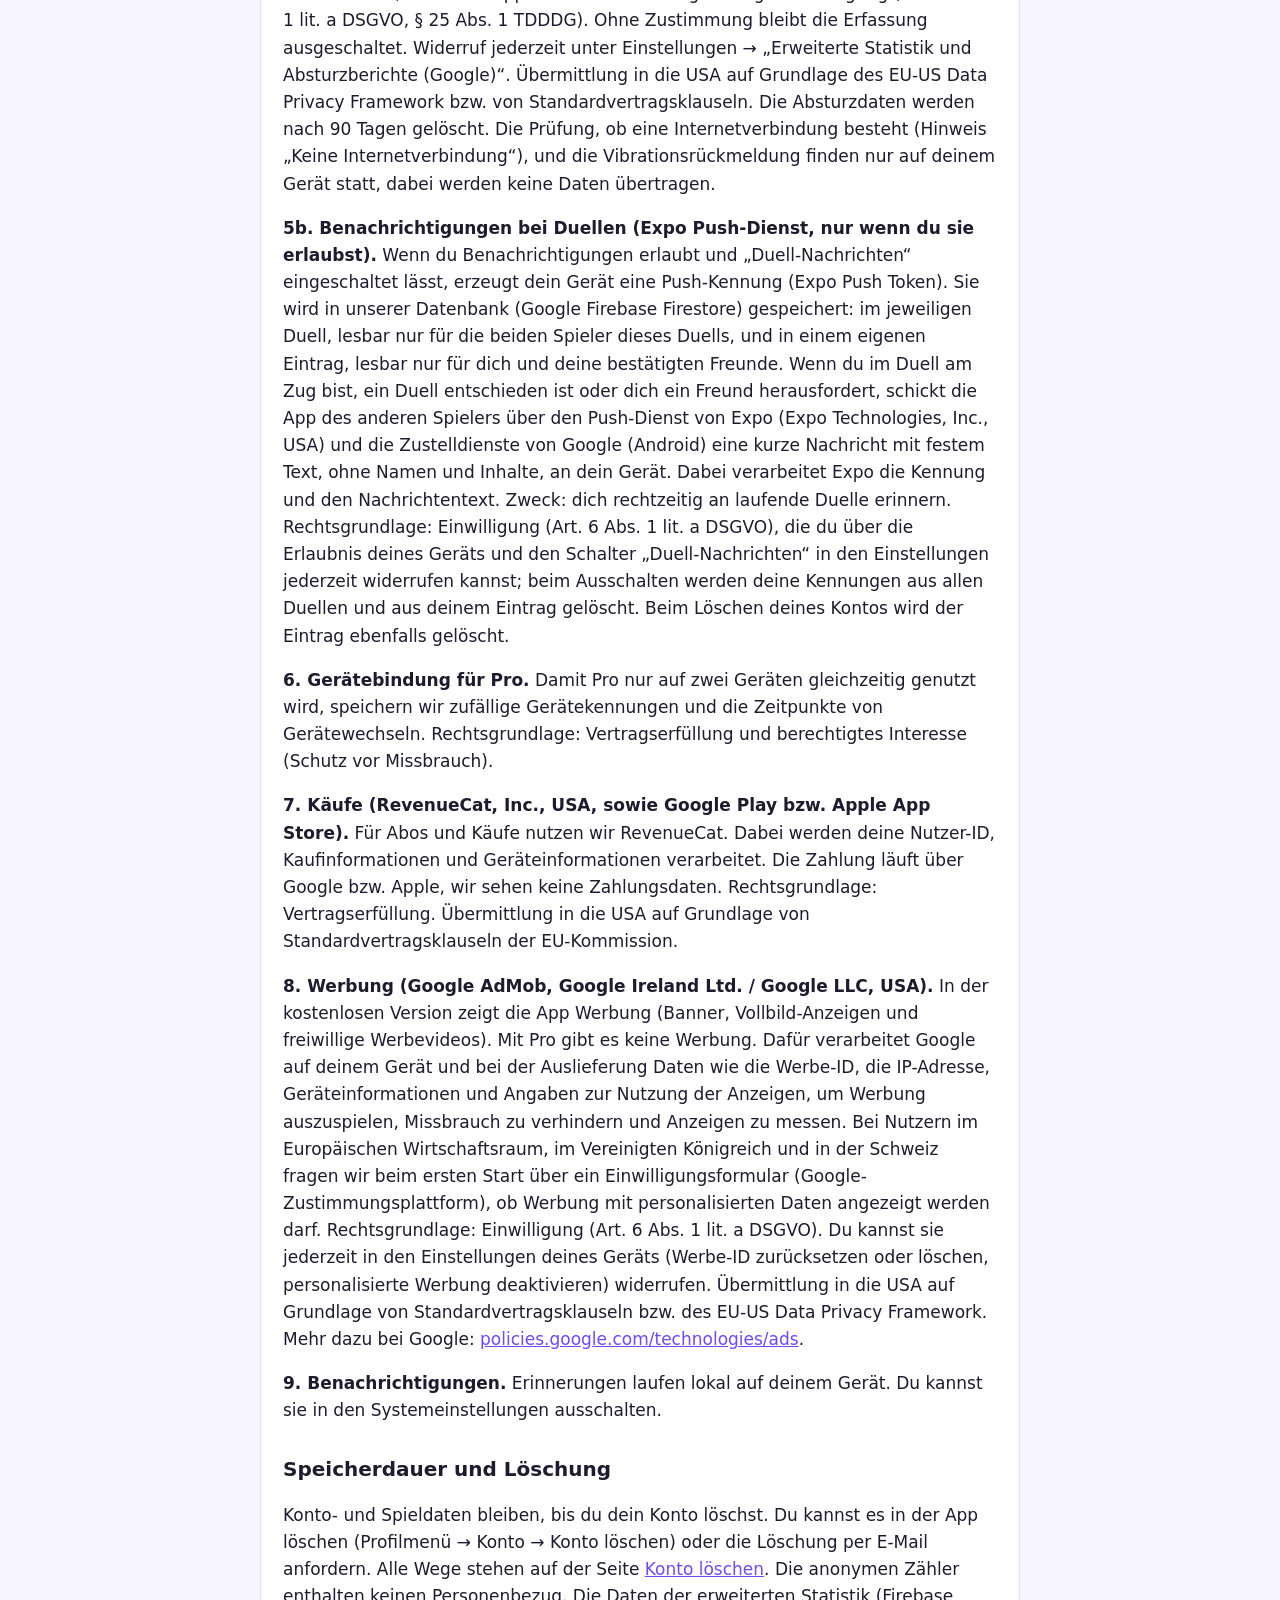
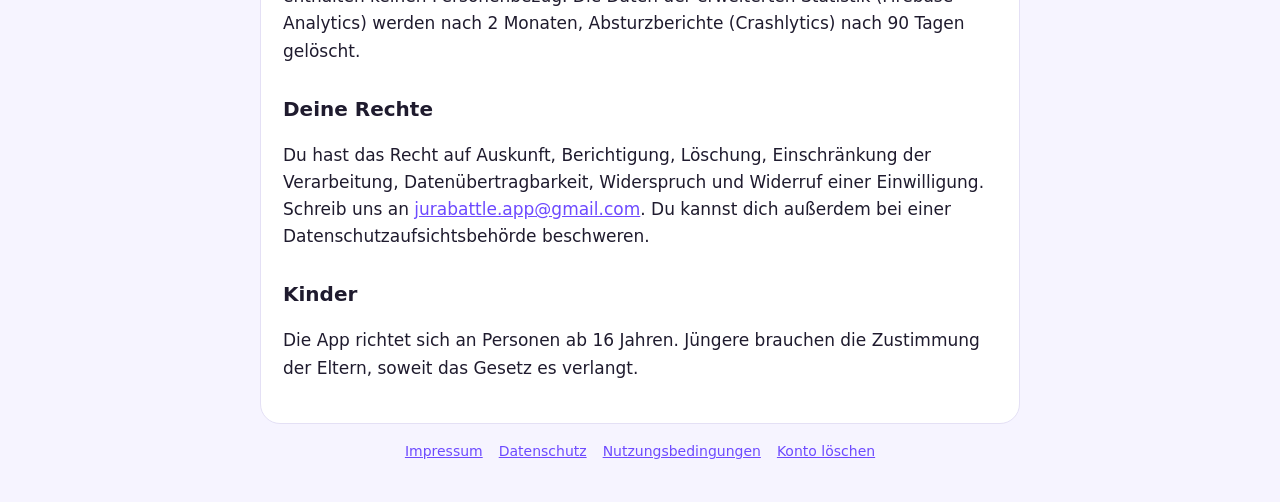
==== commit 15f7c0be: "Add files via upload" ====
--- a/datenschutz.html
+++ b/datenschutz.html
@@ -13,6 +13,8 @@
 <p><b>4. Anonyme Nutzungszahlen (nur mit deiner Zustimmung).</b> Wir zählen, wie viele Geräte die App neu nutzen, wie viele aktiv sind, welche Bereiche und Spiele genutzt werden, ob ein Kaufangebot angezeigt wurde und ob ein Kauf stattfand. Die Zähler sind pro Tag zusammengefasst und enthalten keine Nutzer-ID und keinen Namen. Rechtsgrundlage: Einwilligung (Art. 6 Abs. 1 lit. a DSGVO). Du kannst sie jederzeit in der App unter Einstellungen → „Anonyme Nutzungszahlen“ widerrufen.</p>
 <p><b>5. Erweiterte Statistik (Google Firebase Analytics, nur mit deiner Zustimmung).</b> Zusätzlich zu den anonymen Nutzungszahlen können wir mit deiner ausdrücklichen Einwilligung Firebase Analytics (Google Ireland Ltd., Gordon House, Barrow Street, Dublin 4, Irland, ggf. Google LLC, USA) nutzen. Dabei werden eine zufällige App-Instanz-ID (pseudonym), Gerätemodell, Betriebssystem, App-Version, der ungefähre Standort (Land) sowie Ereignisse wie „Spiel gestartet“, „Runde beendet“, „Spieleabend gestartet“, „Angebot angezeigt“ und „Kauf abgeschlossen“ verarbeitet, jeweils mit der Kennung des Spiels oder Produkts. Namen, Antworten, Texte, E-Mail-Adresse und deine Nutzer-ID werden nicht übertragen. Zweck: Wir wollen verstehen, welche Spiele genutzt werden, und die App verbessern. Rechtsgrundlage: Einwilligung (Art. 6 Abs. 1 lit. a DSGVO, § 25 Abs. 1 TDDDG). Die Statistik bleibt aus, bis du zustimmst. Du kannst die Einwilligung jederzeit in der App unter Einstellungen → „Erweiterte Statistik und Absturzberichte (Google)“ widerrufen, danach wird nichts mehr gesendet. Daten können in die USA übermittelt werden, auf Grundlage des EU-US Data Privacy Framework bzw. von Standardvertragsklauseln. Die Daten werden 2 Monate aufbewahrt. Mehr dazu bei Google: <a href="https://policies.google.com/privacy?hl=de">policies.google.com/privacy</a>.</p>
 <p><b>5a. Absturzberichte (Google Firebase Crashlytics, nur mit deiner Zustimmung).</b> Mit derselben Einwilligung wie die erweiterte Statistik können wir Absturzberichte über Firebase Crashlytics (Google Ireland Ltd., Gordon House, Barrow Street, Dublin 4, Irland, ggf. Google LLC, USA) erfassen. Bei einem Absturz oder einem abgefangenen Fehler werden technische Angaben übertragen: Fehlermeldung und Ablaufprotokoll (Stack-Trace), Gerätemodell, Betriebssystem und -version, App-Version, Speicher- und Akkuzustand zum Zeitpunkt des Fehlers, eine zufällige Installations-ID sowie der Zeitpunkt. Namen, Antworten, Texte, E-Mail-Adresse und deine Nutzer-ID werden nicht übertragen. Zweck: Fehler finden und beheben, damit die App stabil läuft. Rechtsgrundlage: Einwilligung (Art. 6 Abs. 1 lit. a DSGVO, § 25 Abs. 1 TDDDG). Ohne Zustimmung bleibt die Erfassung ausgeschaltet. Widerruf jederzeit unter Einstellungen → „Erweiterte Statistik und Absturzberichte (Google)“. Übermittlung in die USA auf Grundlage des EU-US Data Privacy Framework bzw. von Standardvertragsklauseln. Die Absturzdaten werden nach 90 Tagen gelöscht. Die Prüfung, ob eine Internetverbindung besteht (Hinweis „Keine Internetverbindung“), und die Vibrationsrückmeldung finden nur auf deinem Gerät statt, dabei werden keine Daten übertragen.</p>
+<p><b>5b. Benachrichtigungen bei Duellen (Expo Push-Dienst, nur wenn du sie erlaubst).</b> Wenn du Benachrichtigungen erlaubt und „Duell-Nachrichten“ eingeschaltet lässt, erzeugt dein Gerät eine Push-Kennung (Expo Push Token). Sie wird in unserer Datenbank (Google Firebase Firestore) gespeichert: im jeweiligen Duell, lesbar nur für die beiden Spieler dieses Duells, und in einem eigenen Eintrag, lesbar nur für dich und deine bestätigten Freunde. Wenn du im Duell am Zug bist, ein Duell entschieden ist oder dich ein Freund herausfordert, schickt die App des anderen Spielers über den Push-Dienst von Expo (Expo Technologies, Inc., USA) und die Zustelldienste von Google (Android) eine kurze Nachricht mit festem Text, ohne Namen und Inhalte, an dein Gerät. Dabei verarbeitet Expo die Kennung und den Nachrichtentext. Zweck: dich rechtzeitig an laufende Duelle erinnern. Rechtsgrundlage: Einwilligung (Art. 6 Abs. 1 lit. a DSGVO), die du über die Erlaubnis deines Geräts und den Schalter „Duell-Nachrichten“ in den Einstellungen jederzeit widerrufen kannst; beim Ausschalten werden deine Kennungen aus allen Duellen und aus deinem Eintrag gelöscht. Beim Löschen deines Kontos wird der Eintrag ebenfalls gelöscht.</p>
+
 <p><b>6. Gerätebindung für Pro.</b> Damit Pro nur auf zwei Geräten gleichzeitig genutzt wird, speichern wir zufällige Gerätekennungen und die Zeitpunkte von Gerätewechseln. Rechtsgrundlage: Vertragserfüllung und berechtigtes Interesse (Schutz vor Missbrauch).</p>
 <p><b>7. Käufe (RevenueCat, Inc., USA, sowie Google Play bzw. Apple App Store).</b> Für Abos und Käufe nutzen wir RevenueCat. Dabei werden deine Nutzer-ID, Kaufinformationen und Geräteinformationen verarbeitet. Die Zahlung läuft über Google bzw. Apple, wir sehen keine Zahlungsdaten. Rechtsgrundlage: Vertragserfüllung. Übermittlung in die USA auf Grundlage von Standardvertragsklauseln der EU-Kommission.</p>
 <p><b>8. Werbung (Google AdMob, Google Ireland Ltd. / Google LLC, USA).</b> In der kostenlosen Version zeigt die App Werbung (Banner, Vollbild-Anzeigen und freiwillige Werbevideos). Mit Pro gibt es keine Werbung. Dafür verarbeitet Google auf deinem Gerät und bei der Auslieferung Daten wie die Werbe-ID, die IP-Adresse, Geräteinformationen und Angaben zur Nutzung der Anzeigen, um Werbung auszuspielen, Missbrauch zu verhindern und Anzeigen zu messen. Bei Nutzern im Europäischen Wirtschaftsraum, im Vereinigten Königreich und in der Schweiz fragen wir beim ersten Start über ein Einwilligungsformular (Google-Zustimmungsplattform), ob Werbung mit personalisierten Daten angezeigt werden darf. Rechtsgrundlage: Einwilligung (Art. 6 Abs. 1 lit. a DSGVO). Du kannst sie jederzeit in den Einstellungen deines Geräts (Werbe-ID zurücksetzen oder löschen, personalisierte Werbung deaktivieren) widerrufen. Übermittlung in die USA auf Grundlage von Standardvertragsklauseln bzw. des EU-US Data Privacy Framework. Mehr dazu bei Google: <a href="https://policies.google.com/technologies/ads?hl=de">policies.google.com/technologies/ads</a>.</p>
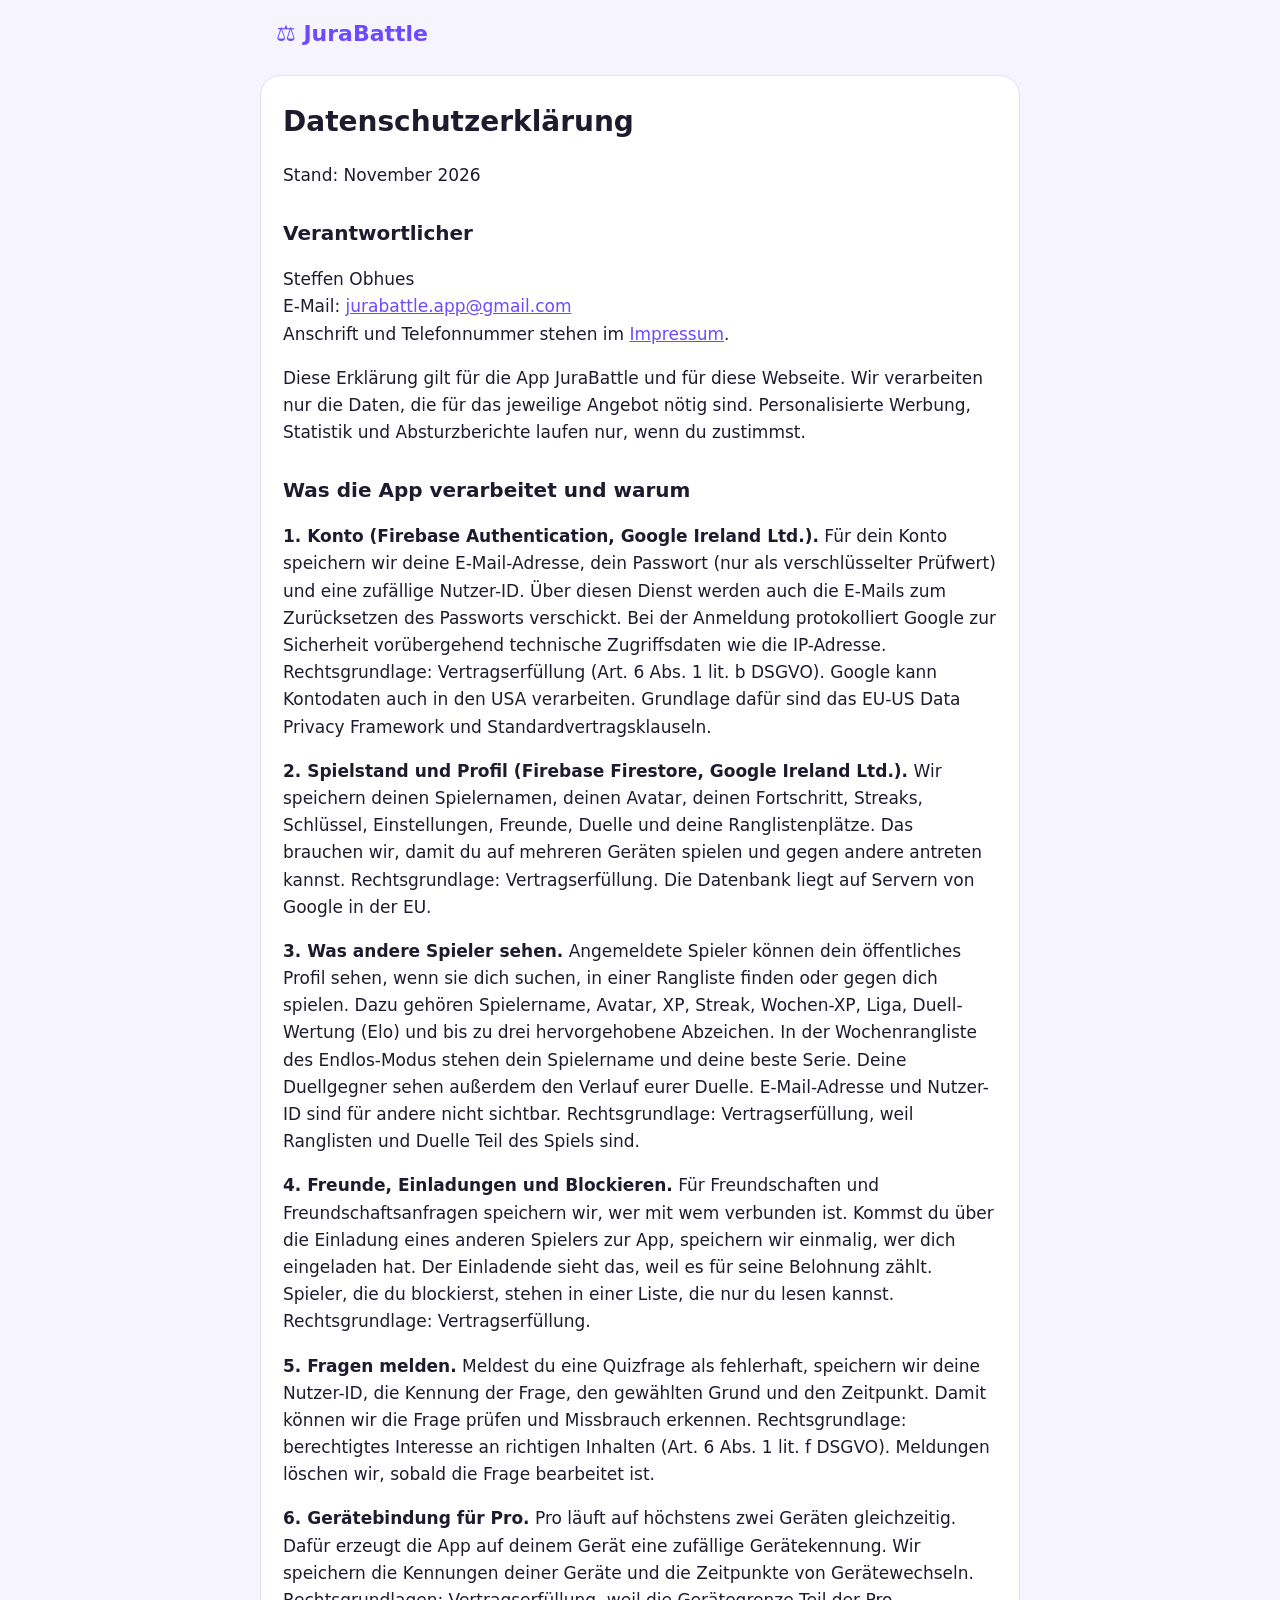
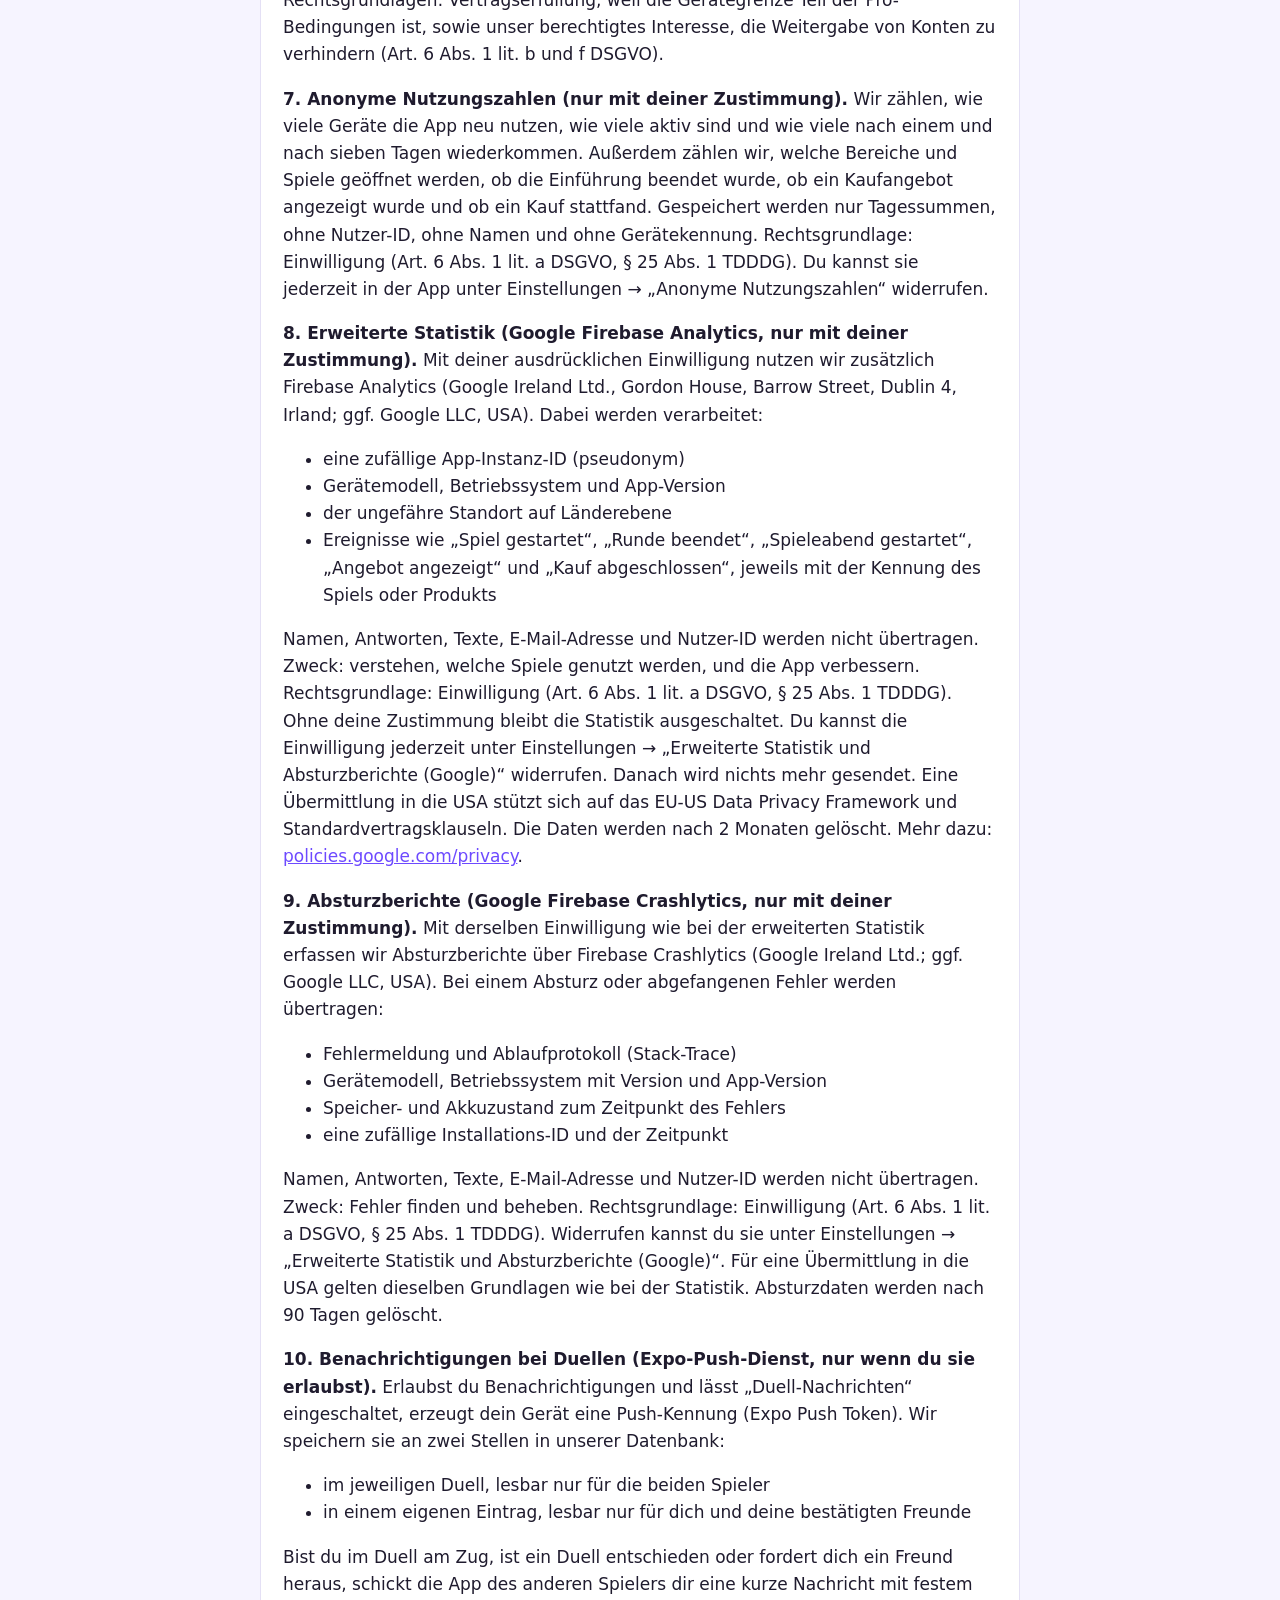
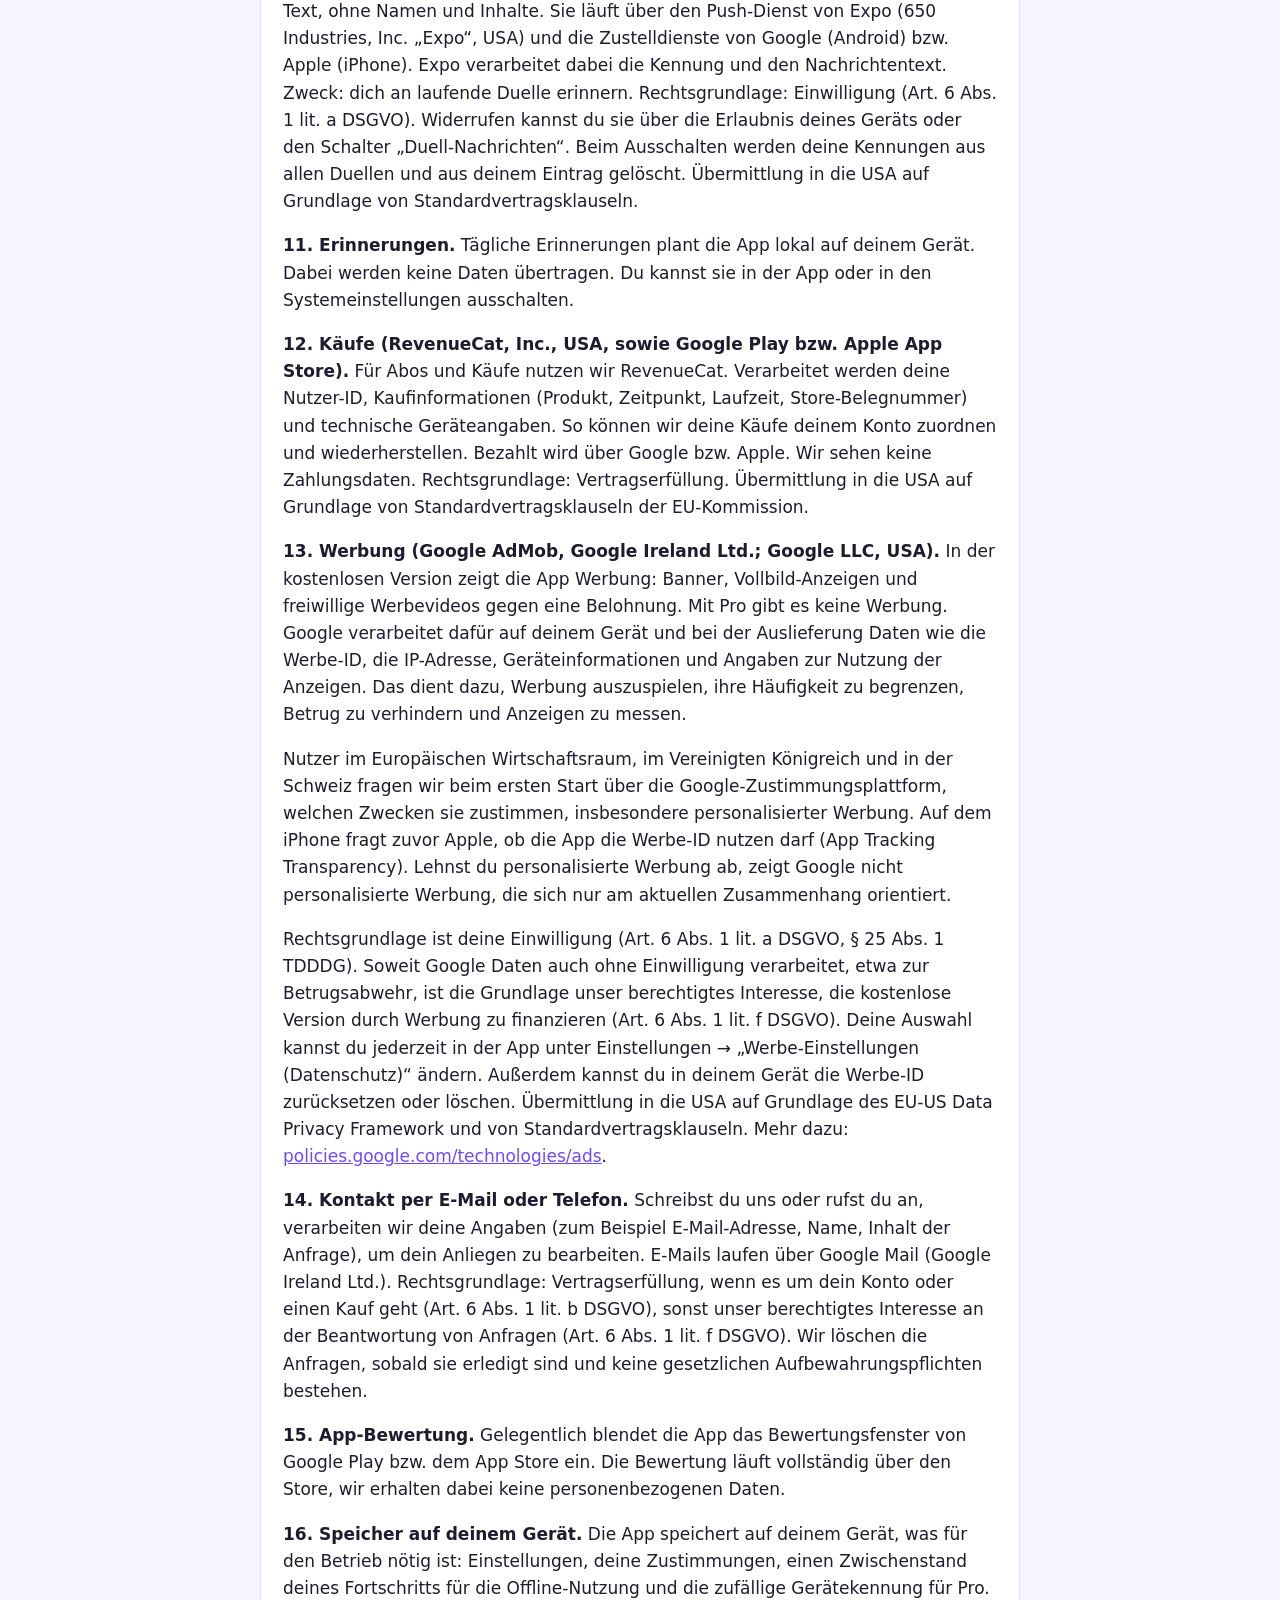
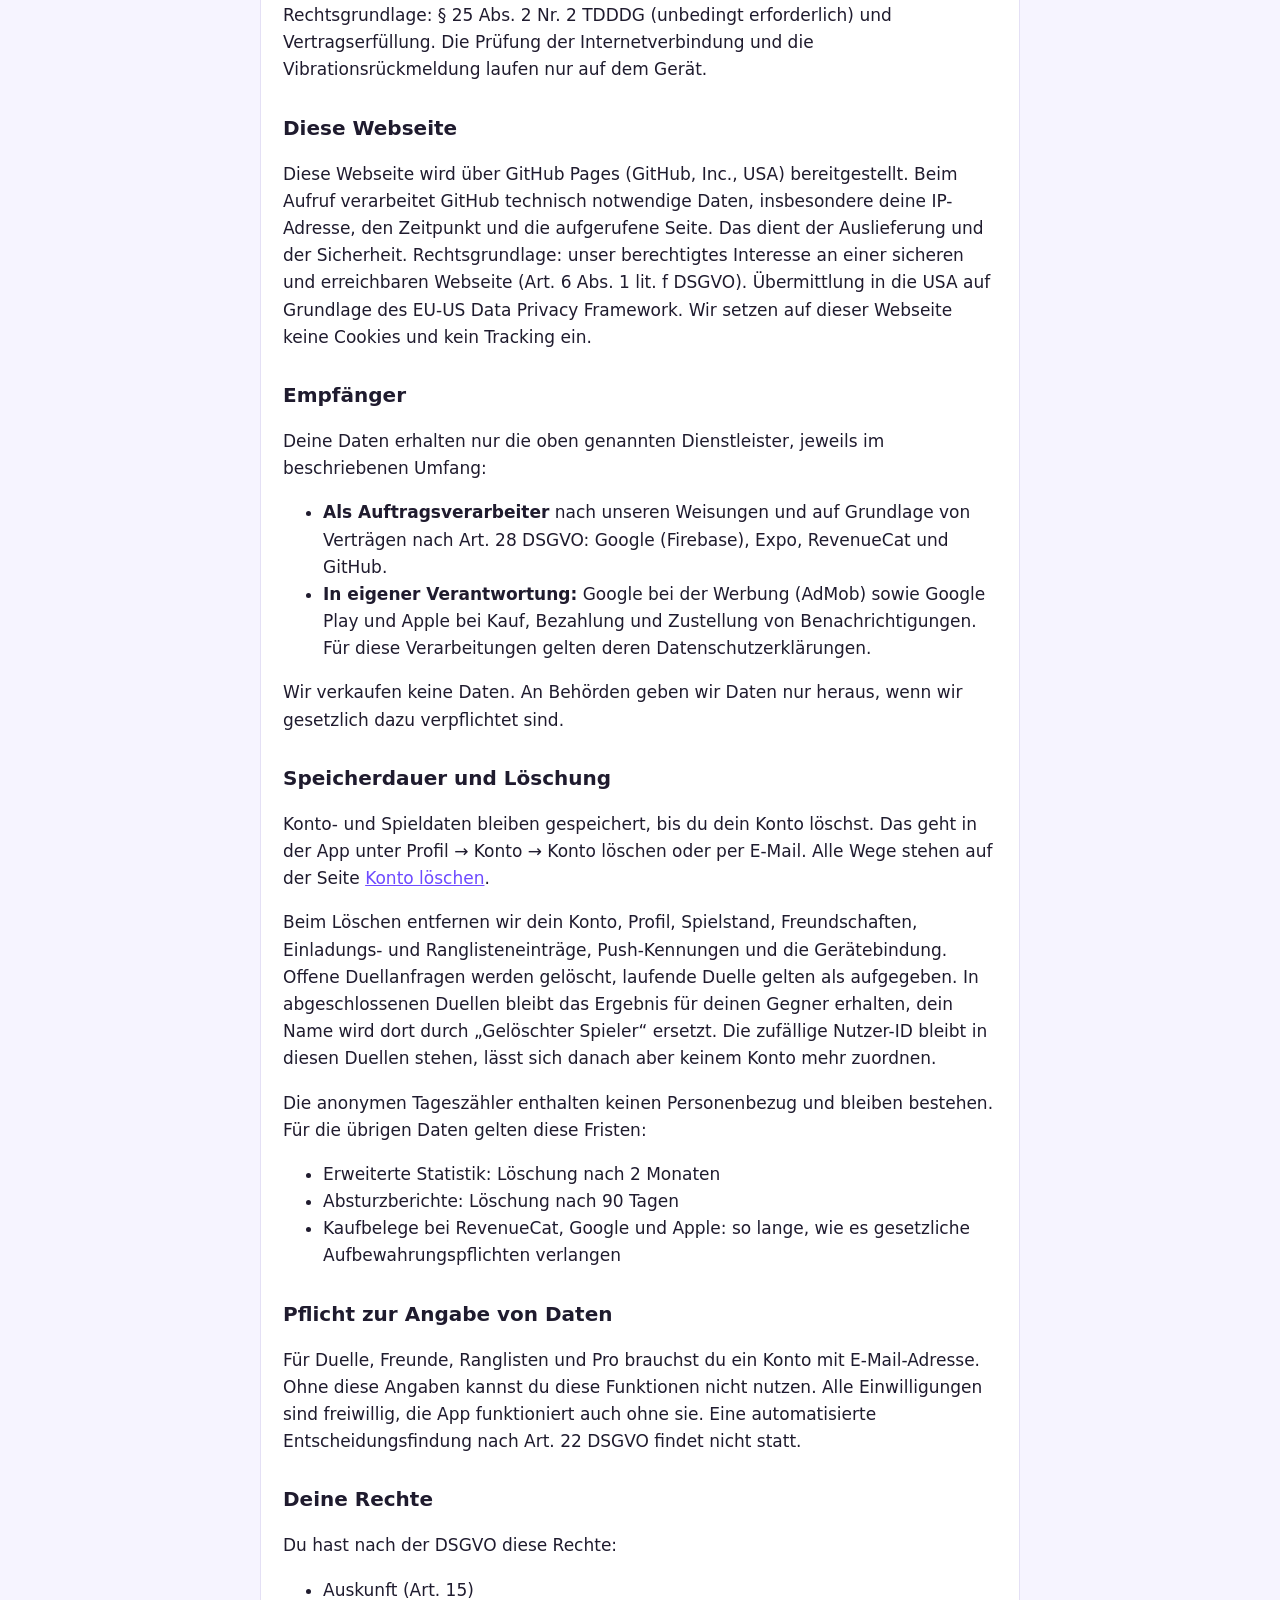
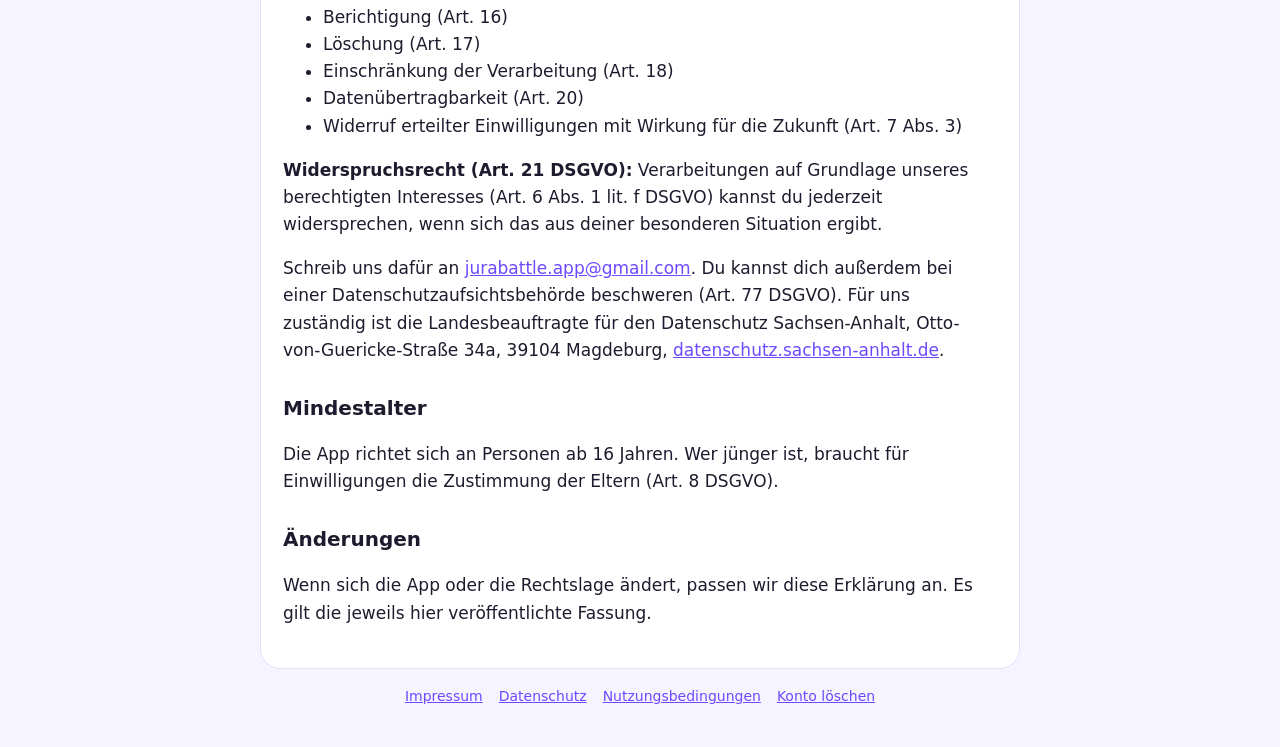
==== commit 8daa579b: "Add files via upload" ====
--- a/datenschutz.html
+++ b/datenschutz.html
@@ -1,31 +1,114 @@
 <!doctype html>
 <html lang="de"><head><meta charset="utf-8"><meta name="viewport" content="width=device-width,initial-scale=1">
+<meta name="robots" content="noindex, nofollow, noarchive">
 <title>Datenschutzerklärung – JuraBattle</title><link rel="stylesheet" href="style.css"></head>
 <body><header><a class="logo" href="index.html">⚖️ JuraBattle</a></header>
 <main><h1>Datenschutzerklärung</h1>
+<p>Stand: November 2026</p>
 
 <h2>Verantwortlicher</h2>
-<p>Steffen Obhues, 2. Uftrunger Hauptstraße 8, 06536 Südharz<br>E-Mail: <a href="mailto:jurabattle.app@gmail.com">jurabattle.app@gmail.com</a></p>
+<p>&#83;&#116;&#101;&#102;&#102;&#101;&#110;&#32;&#79;&#98;&#104;&#117;&#101;&#115;<br>E-Mail: <a href="&#109;&#97;&#105;&#108;&#116;&#111;&#58;&#106;&#117;&#114;&#97;&#98;&#97;&#116;&#116;&#108;&#101;&#46;&#97;&#112;&#112;&#64;&#103;&#109;&#97;&#105;&#108;&#46;&#99;&#111;&#109;">&#106;&#117;&#114;&#97;&#98;&#97;&#116;&#116;&#108;&#101;&#46;&#97;&#112;&#112;&#64;&#103;&#109;&#97;&#105;&#108;&#46;&#99;&#111;&#109;</a><br>Anschrift und Telefonnummer stehen im <a href="impressum.html">Impressum</a>.</p>
+<p>Diese Erklärung gilt für die App JuraBattle und für diese Webseite. Wir verarbeiten nur die Daten, die für das jeweilige Angebot nötig sind. Personalisierte Werbung, Statistik und Absturzberichte laufen nur, wenn du zustimmst.</p>
+
 <h2>Was die App verarbeitet und warum</h2>
-<p><b>1. Konto (Firebase Authentication, Google Ireland Ltd.).</b> Zum Anmelden speichern wir deine E-Mail-Adresse bzw. Anmeldekennung und eine Nutzer-ID. Rechtsgrundlage: Vertragserfüllung (Art. 6 Abs. 1 lit. b DSGVO).</p>
-<p><b>2. Spielstand und Profil (Firebase Firestore).</b> Spielername, Avatar, Fortschritt, Streaks, Schlüssel, Freunde, Duelle und Ranglisten. Das brauchen wir, damit du auf mehreren Geräten spielen und gegen Freunde antreten kannst. Rechtsgrundlage: Vertragserfüllung. Die Daten liegen auf Servern von Google in der EU.</p>
-<p><b>3. Freunde und Einladungen.</b> Dein Spielername ist für andere Spieler sichtbar, die dich suchen oder mit dir befreundet sind.</p>
-<p><b>4. Anonyme Nutzungszahlen (nur mit deiner Zustimmung).</b> Wir zählen, wie viele Geräte die App neu nutzen, wie viele aktiv sind, welche Bereiche und Spiele genutzt werden, ob ein Kaufangebot angezeigt wurde und ob ein Kauf stattfand. Die Zähler sind pro Tag zusammengefasst und enthalten keine Nutzer-ID und keinen Namen. Rechtsgrundlage: Einwilligung (Art. 6 Abs. 1 lit. a DSGVO). Du kannst sie jederzeit in der App unter Einstellungen → „Anonyme Nutzungszahlen“ widerrufen.</p>
-<p><b>5. Erweiterte Statistik (Google Firebase Analytics, nur mit deiner Zustimmung).</b> Zusätzlich zu den anonymen Nutzungszahlen können wir mit deiner ausdrücklichen Einwilligung Firebase Analytics (Google Ireland Ltd., Gordon House, Barrow Street, Dublin 4, Irland, ggf. Google LLC, USA) nutzen. Dabei werden eine zufällige App-Instanz-ID (pseudonym), Gerätemodell, Betriebssystem, App-Version, der ungefähre Standort (Land) sowie Ereignisse wie „Spiel gestartet“, „Runde beendet“, „Spieleabend gestartet“, „Angebot angezeigt“ und „Kauf abgeschlossen“ verarbeitet, jeweils mit der Kennung des Spiels oder Produkts. Namen, Antworten, Texte, E-Mail-Adresse und deine Nutzer-ID werden nicht übertragen. Zweck: Wir wollen verstehen, welche Spiele genutzt werden, und die App verbessern. Rechtsgrundlage: Einwilligung (Art. 6 Abs. 1 lit. a DSGVO, § 25 Abs. 1 TDDDG). Die Statistik bleibt aus, bis du zustimmst. Du kannst die Einwilligung jederzeit in der App unter Einstellungen → „Erweiterte Statistik und Absturzberichte (Google)“ widerrufen, danach wird nichts mehr gesendet. Daten können in die USA übermittelt werden, auf Grundlage des EU-US Data Privacy Framework bzw. von Standardvertragsklauseln. Die Daten werden 2 Monate aufbewahrt. Mehr dazu bei Google: <a href="https://policies.google.com/privacy?hl=de">policies.google.com/privacy</a>.</p>
-<p><b>5a. Absturzberichte (Google Firebase Crashlytics, nur mit deiner Zustimmung).</b> Mit derselben Einwilligung wie die erweiterte Statistik können wir Absturzberichte über Firebase Crashlytics (Google Ireland Ltd., Gordon House, Barrow Street, Dublin 4, Irland, ggf. Google LLC, USA) erfassen. Bei einem Absturz oder einem abgefangenen Fehler werden technische Angaben übertragen: Fehlermeldung und Ablaufprotokoll (Stack-Trace), Gerätemodell, Betriebssystem und -version, App-Version, Speicher- und Akkuzustand zum Zeitpunkt des Fehlers, eine zufällige Installations-ID sowie der Zeitpunkt. Namen, Antworten, Texte, E-Mail-Adresse und deine Nutzer-ID werden nicht übertragen. Zweck: Fehler finden und beheben, damit die App stabil läuft. Rechtsgrundlage: Einwilligung (Art. 6 Abs. 1 lit. a DSGVO, § 25 Abs. 1 TDDDG). Ohne Zustimmung bleibt die Erfassung ausgeschaltet. Widerruf jederzeit unter Einstellungen → „Erweiterte Statistik und Absturzberichte (Google)“. Übermittlung in die USA auf Grundlage des EU-US Data Privacy Framework bzw. von Standardvertragsklauseln. Die Absturzdaten werden nach 90 Tagen gelöscht. Die Prüfung, ob eine Internetverbindung besteht (Hinweis „Keine Internetverbindung“), und die Vibrationsrückmeldung finden nur auf deinem Gerät statt, dabei werden keine Daten übertragen.</p>
-<p><b>5b. Benachrichtigungen bei Duellen (Expo Push-Dienst, nur wenn du sie erlaubst).</b> Wenn du Benachrichtigungen erlaubt und „Duell-Nachrichten“ eingeschaltet lässt, erzeugt dein Gerät eine Push-Kennung (Expo Push Token). Sie wird in unserer Datenbank (Google Firebase Firestore) gespeichert: im jeweiligen Duell, lesbar nur für die beiden Spieler dieses Duells, und in einem eigenen Eintrag, lesbar nur für dich und deine bestätigten Freunde. Wenn du im Duell am Zug bist, ein Duell entschieden ist oder dich ein Freund herausfordert, schickt die App des anderen Spielers über den Push-Dienst von Expo (Expo Technologies, Inc., USA) und die Zustelldienste von Google (Android) eine kurze Nachricht mit festem Text, ohne Namen und Inhalte, an dein Gerät. Dabei verarbeitet Expo die Kennung und den Nachrichtentext. Zweck: dich rechtzeitig an laufende Duelle erinnern. Rechtsgrundlage: Einwilligung (Art. 6 Abs. 1 lit. a DSGVO), die du über die Erlaubnis deines Geräts und den Schalter „Duell-Nachrichten“ in den Einstellungen jederzeit widerrufen kannst; beim Ausschalten werden deine Kennungen aus allen Duellen und aus deinem Eintrag gelöscht. Beim Löschen deines Kontos wird der Eintrag ebenfalls gelöscht.</p>
 
-<p><b>6. Gerätebindung für Pro.</b> Damit Pro nur auf zwei Geräten gleichzeitig genutzt wird, speichern wir zufällige Gerätekennungen und die Zeitpunkte von Gerätewechseln. Rechtsgrundlage: Vertragserfüllung und berechtigtes Interesse (Schutz vor Missbrauch).</p>
-<p><b>7. Käufe (RevenueCat, Inc., USA, sowie Google Play bzw. Apple App Store).</b> Für Abos und Käufe nutzen wir RevenueCat. Dabei werden deine Nutzer-ID, Kaufinformationen und Geräteinformationen verarbeitet. Die Zahlung läuft über Google bzw. Apple, wir sehen keine Zahlungsdaten. Rechtsgrundlage: Vertragserfüllung. Übermittlung in die USA auf Grundlage von Standardvertragsklauseln der EU-Kommission.</p>
-<p><b>8. Werbung (Google AdMob, Google Ireland Ltd. / Google LLC, USA).</b> In der kostenlosen Version zeigt die App Werbung (Banner, Vollbild-Anzeigen und freiwillige Werbevideos). Mit Pro gibt es keine Werbung. Dafür verarbeitet Google auf deinem Gerät und bei der Auslieferung Daten wie die Werbe-ID, die IP-Adresse, Geräteinformationen und Angaben zur Nutzung der Anzeigen, um Werbung auszuspielen, Missbrauch zu verhindern und Anzeigen zu messen. Bei Nutzern im Europäischen Wirtschaftsraum, im Vereinigten Königreich und in der Schweiz fragen wir beim ersten Start über ein Einwilligungsformular (Google-Zustimmungsplattform), ob Werbung mit personalisierten Daten angezeigt werden darf. Rechtsgrundlage: Einwilligung (Art. 6 Abs. 1 lit. a DSGVO). Du kannst sie jederzeit in den Einstellungen deines Geräts (Werbe-ID zurücksetzen oder löschen, personalisierte Werbung deaktivieren) widerrufen. Übermittlung in die USA auf Grundlage von Standardvertragsklauseln bzw. des EU-US Data Privacy Framework. Mehr dazu bei Google: <a href="https://policies.google.com/technologies/ads?hl=de">policies.google.com/technologies/ads</a>.</p>
-<p><b>9. Benachrichtigungen.</b> Erinnerungen laufen lokal auf deinem Gerät. Du kannst sie in den Systemeinstellungen ausschalten.</p>
+<p><b>1. Konto (Firebase Authentication, Google Ireland Ltd.).</b> Für dein Konto speichern wir deine E-Mail-Adresse, dein Passwort (nur als verschlüsselter Prüfwert) und eine zufällige Nutzer-ID. Über diesen Dienst werden auch die E-Mails zum Zurücksetzen des Passworts verschickt. Bei der Anmeldung protokolliert Google zur Sicherheit vorübergehend technische Zugriffsdaten wie die IP-Adresse. Rechtsgrundlage: Vertragserfüllung (Art. 6 Abs. 1 lit. b DSGVO). Google kann Kontodaten auch in den USA verarbeiten. Grundlage dafür sind das EU-US Data Privacy Framework und Standardvertragsklauseln.</p>
+
+<p><b>2. Spielstand und Profil (Firebase Firestore, Google Ireland Ltd.).</b> Wir speichern deinen Spielernamen, deinen Avatar, deinen Fortschritt, Streaks, Schlüssel, Einstellungen, Freunde, Duelle und deine Ranglistenplätze. Das brauchen wir, damit du auf mehreren Geräten spielen und gegen andere antreten kannst. Rechtsgrundlage: Vertragserfüllung. Die Datenbank liegt auf Servern von Google in der EU.</p>
+
+<p><b>3. Was andere Spieler sehen.</b> Angemeldete Spieler können dein öffentliches Profil sehen, wenn sie dich suchen, in einer Rangliste finden oder gegen dich spielen. Dazu gehören Spielername, Avatar, XP, Streak, Wochen-XP, Liga, Duell-Wertung (Elo) und bis zu drei hervorgehobene Abzeichen. In der Wochenrangliste des Endlos-Modus stehen dein Spielername und deine beste Serie. Deine Duellgegner sehen außerdem den Verlauf eurer Duelle. E-Mail-Adresse und Nutzer-ID sind für andere nicht sichtbar. Rechtsgrundlage: Vertragserfüllung, weil Ranglisten und Duelle Teil des Spiels sind.</p>
+
+<p><b>4. Freunde, Einladungen und Blockieren.</b> Für Freundschaften und Freundschaftsanfragen speichern wir, wer mit wem verbunden ist. Kommst du über die Einladung eines anderen Spielers zur App, speichern wir einmalig, wer dich eingeladen hat. Der Einladende sieht das, weil es für seine Belohnung zählt. Spieler, die du blockierst, stehen in einer Liste, die nur du lesen kannst. Rechtsgrundlage: Vertragserfüllung.</p>
+
+<p><b>5. Fragen melden.</b> Meldest du eine Quizfrage als fehlerhaft, speichern wir deine Nutzer-ID, die Kennung der Frage, den gewählten Grund und den Zeitpunkt. Damit können wir die Frage prüfen und Missbrauch erkennen. Rechtsgrundlage: berechtigtes Interesse an richtigen Inhalten (Art. 6 Abs. 1 lit. f DSGVO). Meldungen löschen wir, sobald die Frage bearbeitet ist.</p>
+
+<p><b>6. Gerätebindung für Pro.</b> Pro läuft auf höchstens zwei Geräten gleichzeitig. Dafür erzeugt die App auf deinem Gerät eine zufällige Gerätekennung. Wir speichern die Kennungen deiner Geräte und die Zeitpunkte von Gerätewechseln. Rechtsgrundlagen: Vertragserfüllung, weil die Gerätegrenze Teil der Pro-Bedingungen ist, sowie unser berechtigtes Interesse, die Weitergabe von Konten zu verhindern (Art. 6 Abs. 1 lit. b und f DSGVO).</p>
+
+<p><b>7. Anonyme Nutzungszahlen (nur mit deiner Zustimmung).</b> Wir zählen, wie viele Geräte die App neu nutzen, wie viele aktiv sind und wie viele nach einem und nach sieben Tagen wiederkommen. Außerdem zählen wir, welche Bereiche und Spiele geöffnet werden, ob die Einführung beendet wurde, ob ein Kaufangebot angezeigt wurde und ob ein Kauf stattfand. Gespeichert werden nur Tagessummen, ohne Nutzer-ID, ohne Namen und ohne Gerätekennung. Rechtsgrundlage: Einwilligung (Art. 6 Abs. 1 lit. a DSGVO, § 25 Abs. 1 TDDDG). Du kannst sie jederzeit in der App unter Einstellungen → „Anonyme Nutzungszahlen“ widerrufen.</p>
+
+<p><b>8. Erweiterte Statistik (Google Firebase Analytics, nur mit deiner Zustimmung).</b> Mit deiner ausdrücklichen Einwilligung nutzen wir zusätzlich Firebase Analytics (Google Ireland Ltd., Gordon House, Barrow Street, Dublin 4, Irland; ggf. Google LLC, USA). Dabei werden verarbeitet:</p>
+<ul>
+<li>eine zufällige App-Instanz-ID (pseudonym)</li>
+<li>Gerätemodell, Betriebssystem und App-Version</li>
+<li>der ungefähre Standort auf Länderebene</li>
+<li>Ereignisse wie „Spiel gestartet“, „Runde beendet“, „Spieleabend gestartet“, „Angebot angezeigt“ und „Kauf abgeschlossen“, jeweils mit der Kennung des Spiels oder Produkts</li>
+</ul>
+<p>Namen, Antworten, Texte, E-Mail-Adresse und Nutzer-ID werden nicht übertragen. Zweck: verstehen, welche Spiele genutzt werden, und die App verbessern. Rechtsgrundlage: Einwilligung (Art. 6 Abs. 1 lit. a DSGVO, § 25 Abs. 1 TDDDG). Ohne deine Zustimmung bleibt die Statistik ausgeschaltet. Du kannst die Einwilligung jederzeit unter Einstellungen → „Erweiterte Statistik und Absturzberichte (Google)“ widerrufen. Danach wird nichts mehr gesendet. Eine Übermittlung in die USA stützt sich auf das EU-US Data Privacy Framework und Standardvertragsklauseln. Die Daten werden nach 2 Monaten gelöscht. Mehr dazu: <a href="https://policies.google.com/privacy">policies.google.com/privacy</a>.</p>
+
+<p><b>9. Absturzberichte (Google Firebase Crashlytics, nur mit deiner Zustimmung).</b> Mit derselben Einwilligung wie bei der erweiterten Statistik erfassen wir Absturzberichte über Firebase Crashlytics (Google Ireland Ltd.; ggf. Google LLC, USA). Bei einem Absturz oder abgefangenen Fehler werden übertragen:</p>
+<ul>
+<li>Fehlermeldung und Ablaufprotokoll (Stack-Trace)</li>
+<li>Gerätemodell, Betriebssystem mit Version und App-Version</li>
+<li>Speicher- und Akkuzustand zum Zeitpunkt des Fehlers</li>
+<li>eine zufällige Installations-ID und der Zeitpunkt</li>
+</ul>
+<p>Namen, Antworten, Texte, E-Mail-Adresse und Nutzer-ID werden nicht übertragen. Zweck: Fehler finden und beheben. Rechtsgrundlage: Einwilligung (Art. 6 Abs. 1 lit. a DSGVO, § 25 Abs. 1 TDDDG). Widerrufen kannst du sie unter Einstellungen → „Erweiterte Statistik und Absturzberichte (Google)“. Für eine Übermittlung in die USA gelten dieselben Grundlagen wie bei der Statistik. Absturzdaten werden nach 90 Tagen gelöscht.</p>
+
+<p><b>10. Benachrichtigungen bei Duellen (Expo-Push-Dienst, nur wenn du sie erlaubst).</b> Erlaubst du Benachrichtigungen und lässt „Duell-Nachrichten“ eingeschaltet, erzeugt dein Gerät eine Push-Kennung (Expo Push Token). Wir speichern sie an zwei Stellen in unserer Datenbank:</p>
+<ul>
+<li>im jeweiligen Duell, lesbar nur für die beiden Spieler</li>
+<li>in einem eigenen Eintrag, lesbar nur für dich und deine bestätigten Freunde</li>
+</ul>
+<p>Bist du im Duell am Zug, ist ein Duell entschieden oder fordert dich ein Freund heraus, schickt die App des anderen Spielers dir eine kurze Nachricht mit festem Text, ohne Namen und Inhalte. Sie läuft über den Push-Dienst von Expo (650 Industries, Inc. „Expo“, USA) und die Zustelldienste von Google (Android) bzw. Apple (iPhone). Expo verarbeitet dabei die Kennung und den Nachrichtentext. Zweck: dich an laufende Duelle erinnern. Rechtsgrundlage: Einwilligung (Art. 6 Abs. 1 lit. a DSGVO). Widerrufen kannst du sie über die Erlaubnis deines Geräts oder den Schalter „Duell-Nachrichten“. Beim Ausschalten werden deine Kennungen aus allen Duellen und aus deinem Eintrag gelöscht. Übermittlung in die USA auf Grundlage von Standardvertragsklauseln.</p>
+
+<p><b>11. Erinnerungen.</b> Tägliche Erinnerungen plant die App lokal auf deinem Gerät. Dabei werden keine Daten übertragen. Du kannst sie in der App oder in den Systemeinstellungen ausschalten.</p>
+
+<p><b>12. Käufe (RevenueCat, Inc., USA, sowie Google Play bzw. Apple App Store).</b> Für Abos und Käufe nutzen wir RevenueCat. Verarbeitet werden deine Nutzer-ID, Kaufinformationen (Produkt, Zeitpunkt, Laufzeit, Store-Belegnummer) und technische Geräteangaben. So können wir deine Käufe deinem Konto zuordnen und wiederherstellen. Bezahlt wird über Google bzw. Apple. Wir sehen keine Zahlungsdaten. Rechtsgrundlage: Vertragserfüllung. Übermittlung in die USA auf Grundlage von Standardvertragsklauseln der EU-Kommission.</p>
+
+<p><b>13. Werbung (Google AdMob, Google Ireland Ltd.; Google LLC, USA).</b> In der kostenlosen Version zeigt die App Werbung: Banner, Vollbild-Anzeigen und freiwillige Werbevideos gegen eine Belohnung. Mit Pro gibt es keine Werbung. Google verarbeitet dafür auf deinem Gerät und bei der Auslieferung Daten wie die Werbe-ID, die IP-Adresse, Geräteinformationen und Angaben zur Nutzung der Anzeigen. Das dient dazu, Werbung auszuspielen, ihre Häufigkeit zu begrenzen, Betrug zu verhindern und Anzeigen zu messen.</p>
+<p>Nutzer im Europäischen Wirtschaftsraum, im Vereinigten Königreich und in der Schweiz fragen wir beim ersten Start über die Google-Zustimmungsplattform, welchen Zwecken sie zustimmen, insbesondere personalisierter Werbung. Auf dem iPhone fragt zuvor Apple, ob die App die Werbe-ID nutzen darf (App Tracking Transparency). Lehnst du personalisierte Werbung ab, zeigt Google nicht personalisierte Werbung, die sich nur am aktuellen Zusammenhang orientiert.</p>
+<p>Rechtsgrundlage ist deine Einwilligung (Art. 6 Abs. 1 lit. a DSGVO, § 25 Abs. 1 TDDDG). Soweit Google Daten auch ohne Einwilligung verarbeitet, etwa zur Betrugsabwehr, ist die Grundlage unser berechtigtes Interesse, die kostenlose Version durch Werbung zu finanzieren (Art. 6 Abs. 1 lit. f DSGVO). Deine Auswahl kannst du jederzeit in der App unter Einstellungen → „Werbe-Einstellungen (Datenschutz)“ ändern. Außerdem kannst du in deinem Gerät die Werbe-ID zurücksetzen oder löschen. Übermittlung in die USA auf Grundlage des EU-US Data Privacy Framework und von Standardvertragsklauseln. Mehr dazu: <a href="https://policies.google.com/technologies/ads">policies.google.com/technologies/ads</a>.</p>
+
+<p><b>14. Kontakt per E-Mail oder Telefon.</b> Schreibst du uns oder rufst du an, verarbeiten wir deine Angaben (zum Beispiel E-Mail-Adresse, Name, Inhalt der Anfrage), um dein Anliegen zu bearbeiten. E-Mails laufen über Google Mail (Google Ireland Ltd.). Rechtsgrundlage: Vertragserfüllung, wenn es um dein Konto oder einen Kauf geht (Art. 6 Abs. 1 lit. b DSGVO), sonst unser berechtigtes Interesse an der Beantwortung von Anfragen (Art. 6 Abs. 1 lit. f DSGVO). Wir löschen die Anfragen, sobald sie erledigt sind und keine gesetzlichen Aufbewahrungspflichten bestehen.</p>
+
+<p><b>15. App-Bewertung.</b> Gelegentlich blendet die App das Bewertungsfenster von Google Play bzw. dem App Store ein. Die Bewertung läuft vollständig über den Store, wir erhalten dabei keine personenbezogenen Daten.</p>
+
+<p><b>16. Speicher auf deinem Gerät.</b> Die App speichert auf deinem Gerät, was für den Betrieb nötig ist: Einstellungen, deine Zustimmungen, einen Zwischenstand deines Fortschritts für die Offline-Nutzung und die zufällige Gerätekennung für Pro. Rechtsgrundlage: § 25 Abs. 2 Nr. 2 TDDDG (unbedingt erforderlich) und Vertragserfüllung. Die Prüfung der Internetverbindung und die Vibrationsrückmeldung laufen nur auf dem Gerät.</p>
+
+<h2>Diese Webseite</h2>
+<p>Diese Webseite wird über GitHub Pages (GitHub, Inc., USA) bereitgestellt. Beim Aufruf verarbeitet GitHub technisch notwendige Daten, insbesondere deine IP-Adresse, den Zeitpunkt und die aufgerufene Seite. Das dient der Auslieferung und der Sicherheit. Rechtsgrundlage: unser berechtigtes Interesse an einer sicheren und erreichbaren Webseite (Art. 6 Abs. 1 lit. f DSGVO). Übermittlung in die USA auf Grundlage des EU-US Data Privacy Framework. Wir setzen auf dieser Webseite keine Cookies und kein Tracking ein.</p>
+
+<h2>Empfänger</h2>
+<p>Deine Daten erhalten nur die oben genannten Dienstleister, jeweils im beschriebenen Umfang:</p>
+<ul>
+<li><b>Als Auftragsverarbeiter</b> nach unseren Weisungen und auf Grundlage von Verträgen nach Art. 28 DSGVO: Google (Firebase), Expo, RevenueCat und GitHub.</li>
+<li><b>In eigener Verantwortung:</b> Google bei der Werbung (AdMob) sowie Google Play und Apple bei Kauf, Bezahlung und Zustellung von Benachrichtigungen. Für diese Verarbeitungen gelten deren Datenschutzerklärungen.</li>
+</ul>
+<p>Wir verkaufen keine Daten. An Behörden geben wir Daten nur heraus, wenn wir gesetzlich dazu verpflichtet sind.</p>
+
 <h2>Speicherdauer und Löschung</h2>
-<p>Konto- und Spieldaten bleiben, bis du dein Konto löschst. Du kannst es in der App löschen (Profilmenü → Konto → Konto löschen) oder die Löschung per E-Mail anfordern. Alle Wege stehen auf der Seite <a href="konto-loeschen.html">Konto löschen</a>. Die anonymen Zähler enthalten keinen Personenbezug. Die Daten der erweiterten Statistik (Firebase Analytics) werden nach 2 Monaten, Absturzberichte (Crashlytics) nach 90 Tagen gelöscht.</p>
+<p>Konto- und Spieldaten bleiben gespeichert, bis du dein Konto löschst. Das geht in der App unter Profil → Konto → Konto löschen oder per E-Mail. Alle Wege stehen auf der Seite <a href="konto-loeschen.html">Konto löschen</a>.</p>
+<p>Beim Löschen entfernen wir dein Konto, Profil, Spielstand, Freundschaften, Einladungs- und Ranglisteneinträge, Push-Kennungen und die Gerätebindung. Offene Duellanfragen werden gelöscht, laufende Duelle gelten als aufgegeben. In abgeschlossenen Duellen bleibt das Ergebnis für deinen Gegner erhalten, dein Name wird dort durch „Gelöschter Spieler“ ersetzt. Die zufällige Nutzer-ID bleibt in diesen Duellen stehen, lässt sich danach aber keinem Konto mehr zuordnen.</p>
+<p>Die anonymen Tageszähler enthalten keinen Personenbezug und bleiben bestehen. Für die übrigen Daten gelten diese Fristen:</p>
+<ul>
+<li>Erweiterte Statistik: Löschung nach 2 Monaten</li>
+<li>Absturzberichte: Löschung nach 90 Tagen</li>
+<li>Kaufbelege bei RevenueCat, Google und Apple: so lange, wie es gesetzliche Aufbewahrungspflichten verlangen</li>
+</ul>
+
+<h2>Pflicht zur Angabe von Daten</h2>
+<p>Für Duelle, Freunde, Ranglisten und Pro brauchst du ein Konto mit E-Mail-Adresse. Ohne diese Angaben kannst du diese Funktionen nicht nutzen. Alle Einwilligungen sind freiwillig, die App funktioniert auch ohne sie. Eine automatisierte Entscheidungsfindung nach Art. 22 DSGVO findet nicht statt.</p>
+
 <h2>Deine Rechte</h2>
-<p>Du hast das Recht auf Auskunft, Berichtigung, Löschung, Einschränkung der Verarbeitung, Datenübertragbarkeit, Widerspruch und Widerruf einer Einwilligung. Schreib uns an <a href="mailto:jurabattle.app@gmail.com">jurabattle.app@gmail.com</a>. Du kannst dich außerdem bei einer Datenschutzaufsichtsbehörde beschweren.</p>
-<h2>Kinder</h2>
-<p>Die App richtet sich an Personen ab 16 Jahren. Jüngere brauchen die Zustimmung der Eltern, soweit das Gesetz es verlangt.</p>
+<p>Du hast nach der DSGVO diese Rechte:</p>
+<ul>
+<li>Auskunft (Art. 15)</li>
+<li>Berichtigung (Art. 16)</li>
+<li>Löschung (Art. 17)</li>
+<li>Einschränkung der Verarbeitung (Art. 18)</li>
+<li>Datenübertragbarkeit (Art. 20)</li>
+<li>Widerruf erteilter Einwilligungen mit Wirkung für die Zukunft (Art. 7 Abs. 3)</li>
+</ul>
+<p><b>Widerspruchsrecht (Art. 21 DSGVO):</b> Verarbeitungen auf Grundlage unseres berechtigten Interesses (Art. 6 Abs. 1 lit. f DSGVO) kannst du jederzeit widersprechen, wenn sich das aus deiner besonderen Situation ergibt.</p>
+<p>Schreib uns dafür an <a href="&#109;&#97;&#105;&#108;&#116;&#111;&#58;&#106;&#117;&#114;&#97;&#98;&#97;&#116;&#116;&#108;&#101;&#46;&#97;&#112;&#112;&#64;&#103;&#109;&#97;&#105;&#108;&#46;&#99;&#111;&#109;">&#106;&#117;&#114;&#97;&#98;&#97;&#116;&#116;&#108;&#101;&#46;&#97;&#112;&#112;&#64;&#103;&#109;&#97;&#105;&#108;&#46;&#99;&#111;&#109;</a>. Du kannst dich außerdem bei einer Datenschutzaufsichtsbehörde beschweren (Art. 77 DSGVO). Für uns zuständig ist die Landesbeauftragte für den Datenschutz Sachsen-Anhalt, Otto-von-Guericke-Straße 34a, 39104 Magdeburg, <a href="https://datenschutz.sachsen-anhalt.de">datenschutz.sachsen-anhalt.de</a>.</p>
+
+<h2>Mindestalter</h2>
+<p>Die App richtet sich an Personen ab 16 Jahren. Wer jünger ist, braucht für Einwilligungen die Zustimmung der Eltern (Art. 8 DSGVO).</p>
+
+<h2>Änderungen</h2>
+<p>Wenn sich die App oder die Rechtslage ändert, passen wir diese Erklärung an. Es gilt die jeweils hier veröffentlichte Fassung.</p>
+
 
 </main>
 <footer><a href="impressum.html">Impressum</a><a href="datenschutz.html">Datenschutz</a><a href="nutzungsbedingungen.html">Nutzungsbedingungen</a><a href="konto-loeschen.html">Konto löschen</a></footer>
-</body></html>+</body></html>
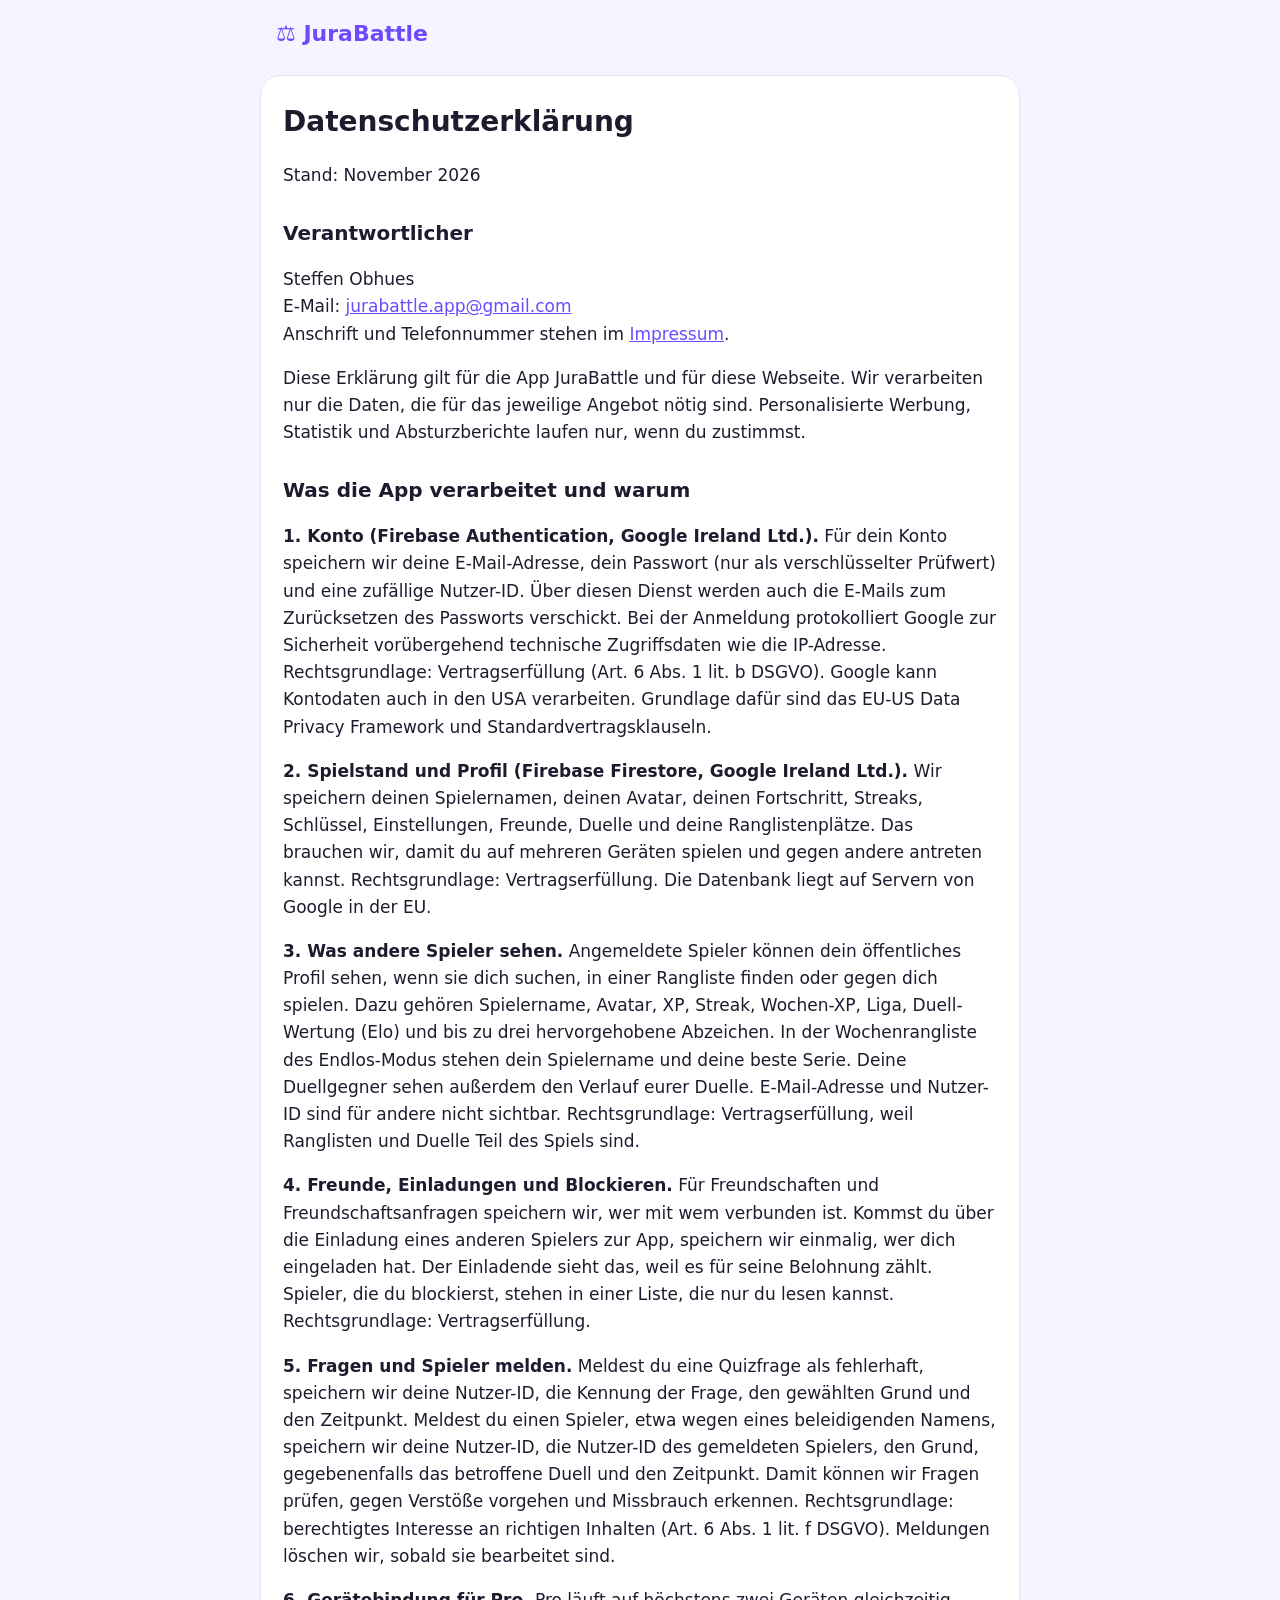
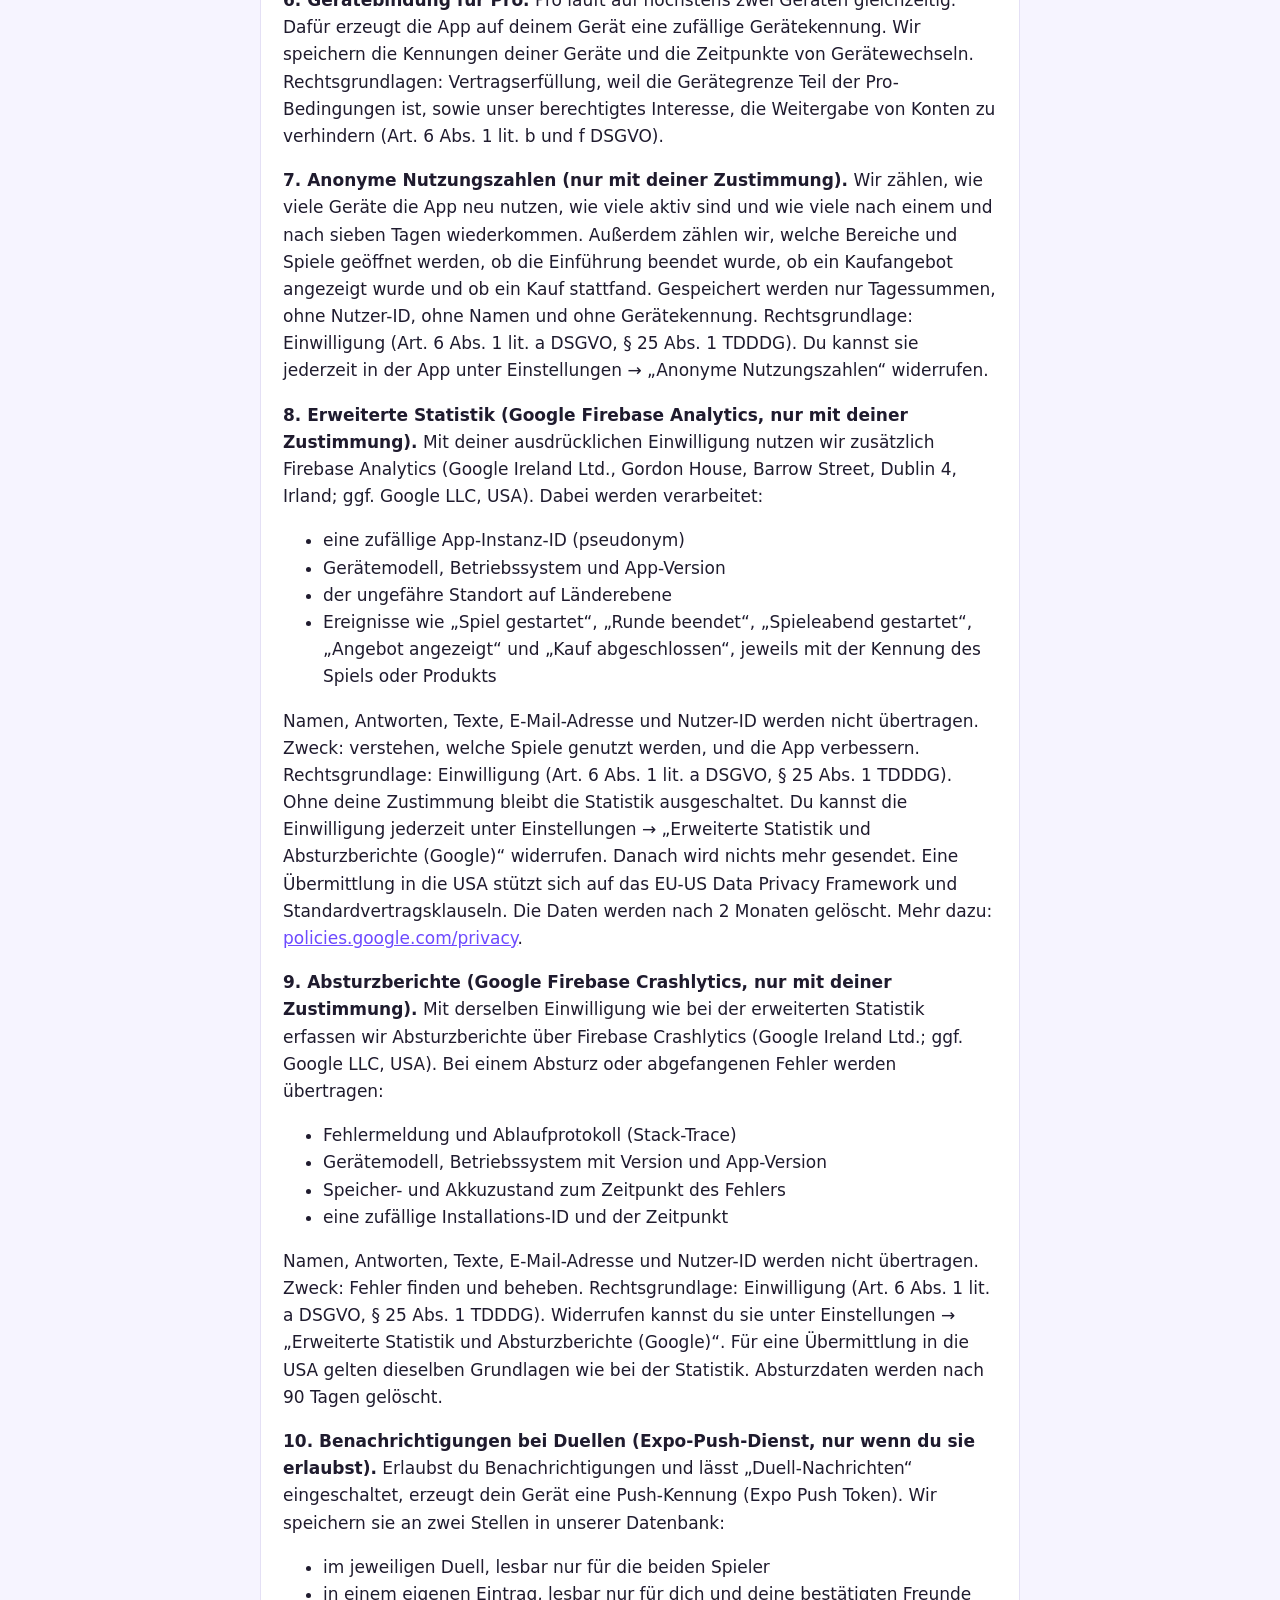
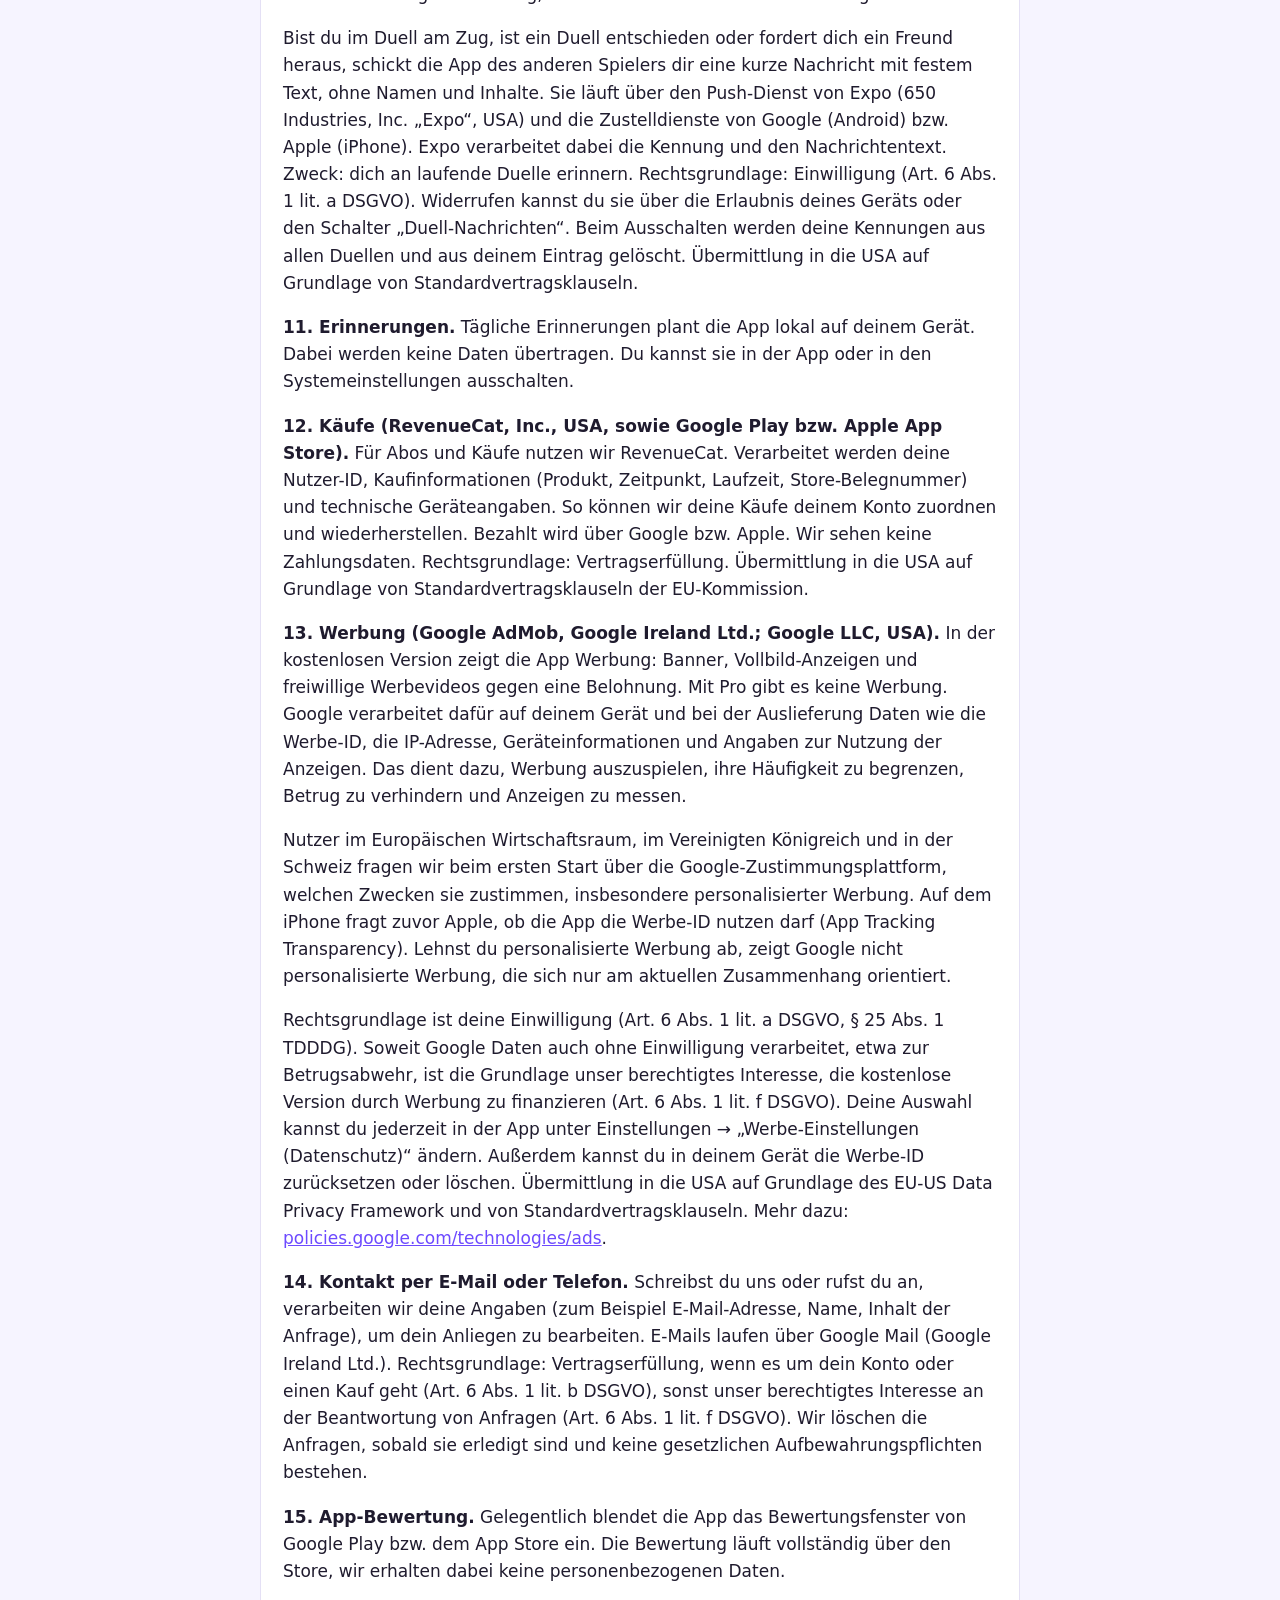
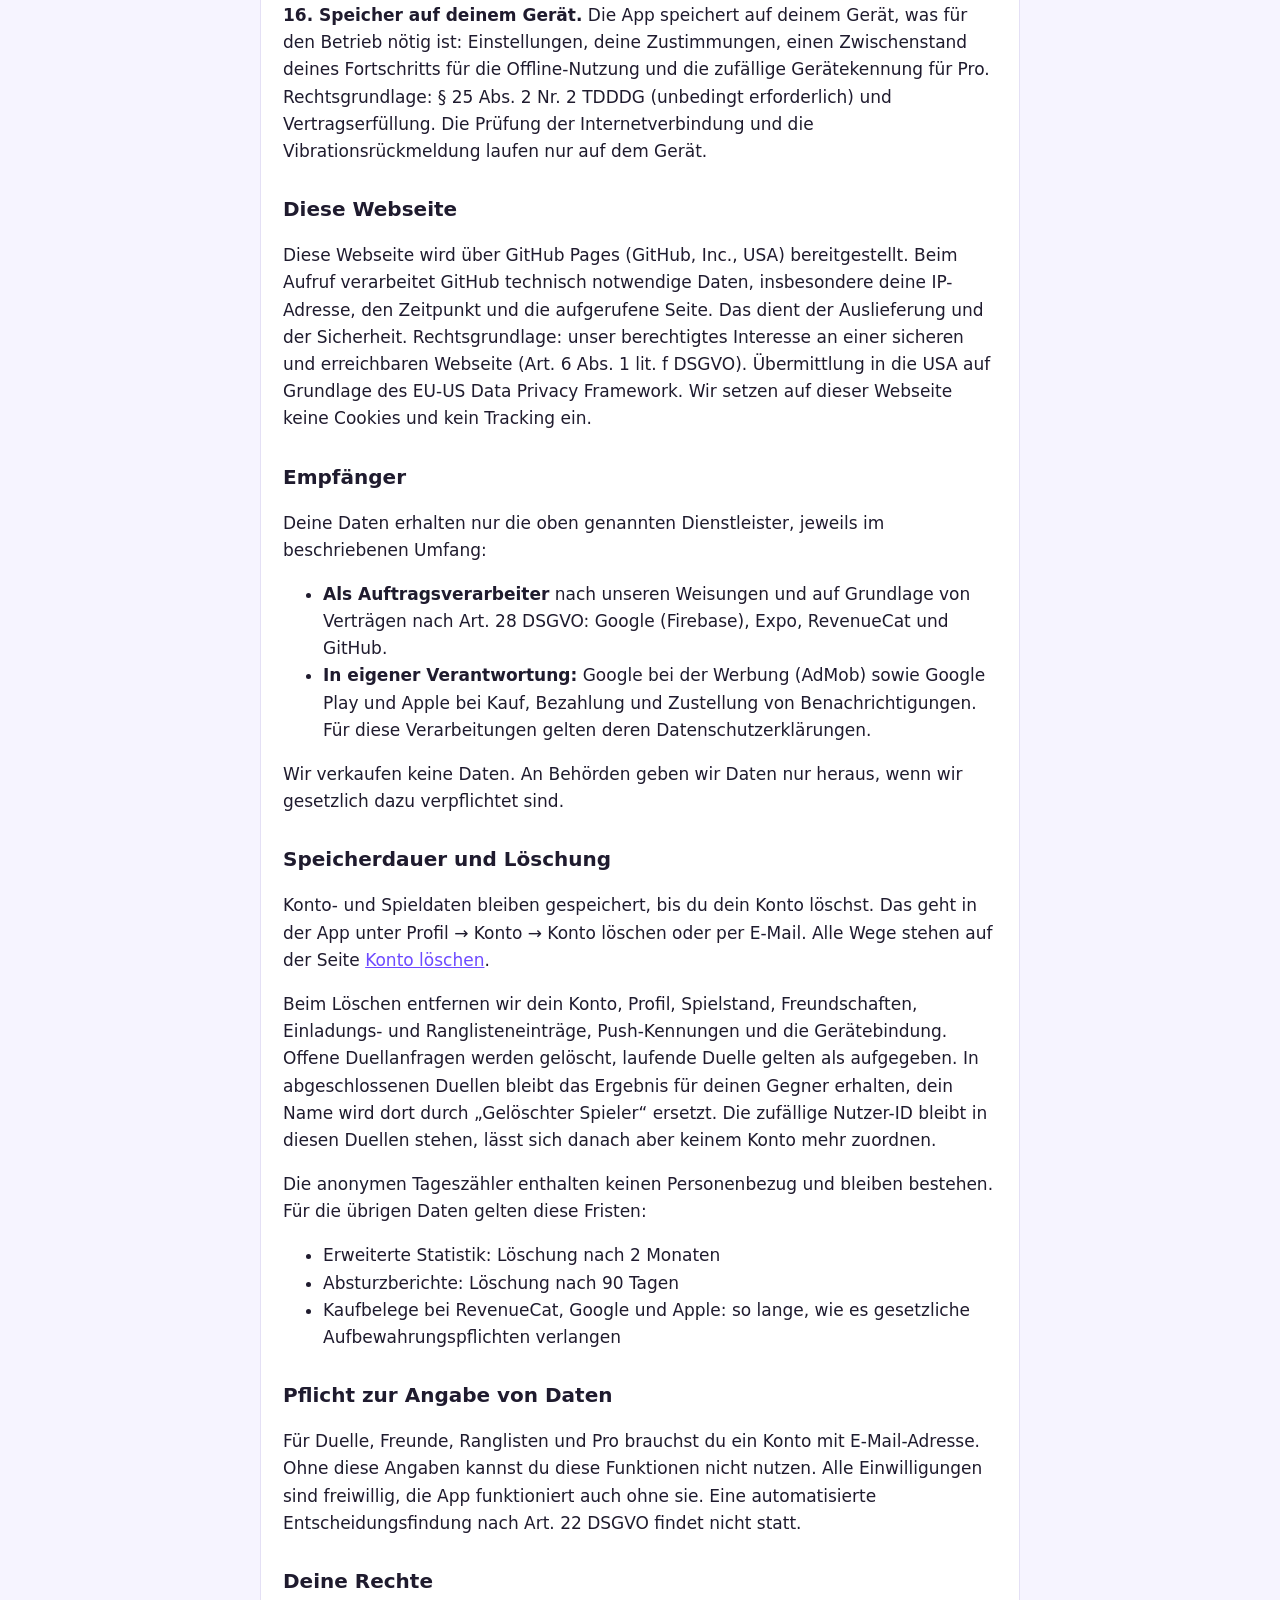
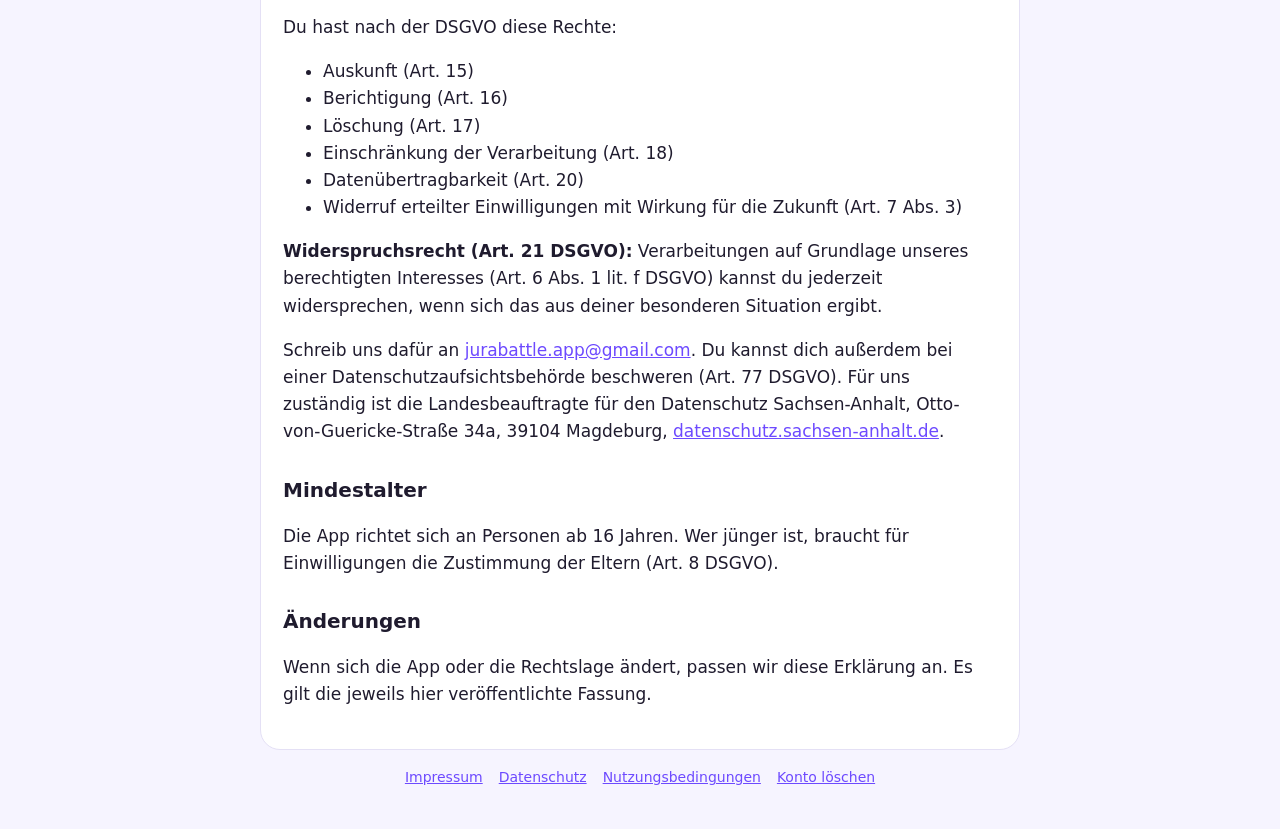
==== commit 44582e43: "Add files via upload" ====
--- a/datenschutz.html
+++ b/datenschutz.html
@@ -20,7 +20,7 @@
 
 <p><b>4. Freunde, Einladungen und Blockieren.</b> Für Freundschaften und Freundschaftsanfragen speichern wir, wer mit wem verbunden ist. Kommst du über die Einladung eines anderen Spielers zur App, speichern wir einmalig, wer dich eingeladen hat. Der Einladende sieht das, weil es für seine Belohnung zählt. Spieler, die du blockierst, stehen in einer Liste, die nur du lesen kannst. Rechtsgrundlage: Vertragserfüllung.</p>
 
-<p><b>5. Fragen melden.</b> Meldest du eine Quizfrage als fehlerhaft, speichern wir deine Nutzer-ID, die Kennung der Frage, den gewählten Grund und den Zeitpunkt. Damit können wir die Frage prüfen und Missbrauch erkennen. Rechtsgrundlage: berechtigtes Interesse an richtigen Inhalten (Art. 6 Abs. 1 lit. f DSGVO). Meldungen löschen wir, sobald die Frage bearbeitet ist.</p>
+<p><b>5. Fragen und Spieler melden.</b> Meldest du eine Quizfrage als fehlerhaft, speichern wir deine Nutzer-ID, die Kennung der Frage, den gewählten Grund und den Zeitpunkt. Meldest du einen Spieler, etwa wegen eines beleidigenden Namens, speichern wir deine Nutzer-ID, die Nutzer-ID des gemeldeten Spielers, den Grund, gegebenenfalls das betroffene Duell und den Zeitpunkt. Damit können wir Fragen prüfen, gegen Verstöße vorgehen und Missbrauch erkennen. Rechtsgrundlage: berechtigtes Interesse an richtigen Inhalten (Art. 6 Abs. 1 lit. f DSGVO). Meldungen löschen wir, sobald sie bearbeitet sind.</p>
 
 <p><b>6. Gerätebindung für Pro.</b> Pro läuft auf höchstens zwei Geräten gleichzeitig. Dafür erzeugt die App auf deinem Gerät eine zufällige Gerätekennung. Wir speichern die Kennungen deiner Geräte und die Zeitpunkte von Gerätewechseln. Rechtsgrundlagen: Vertragserfüllung, weil die Gerätegrenze Teil der Pro-Bedingungen ist, sowie unser berechtigtes Interesse, die Weitergabe von Konten zu verhindern (Art. 6 Abs. 1 lit. b und f DSGVO).</p>
 
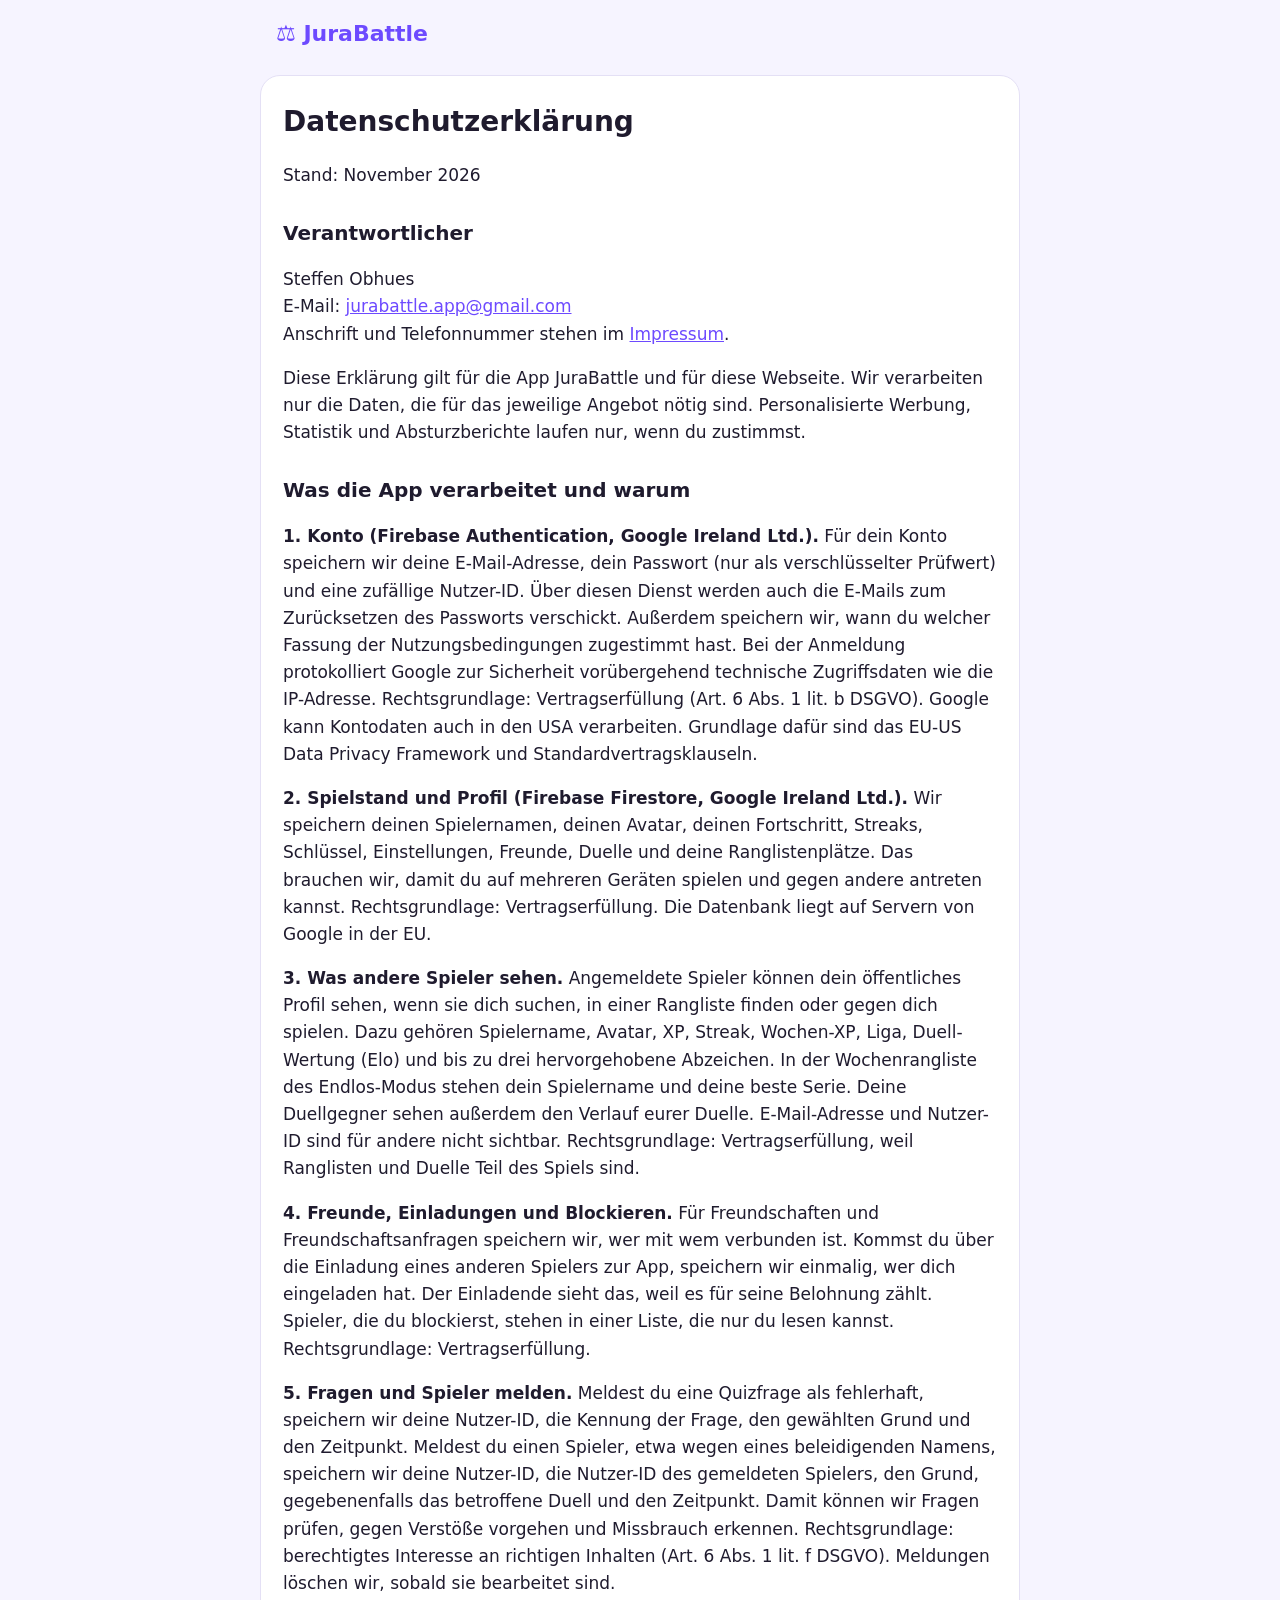
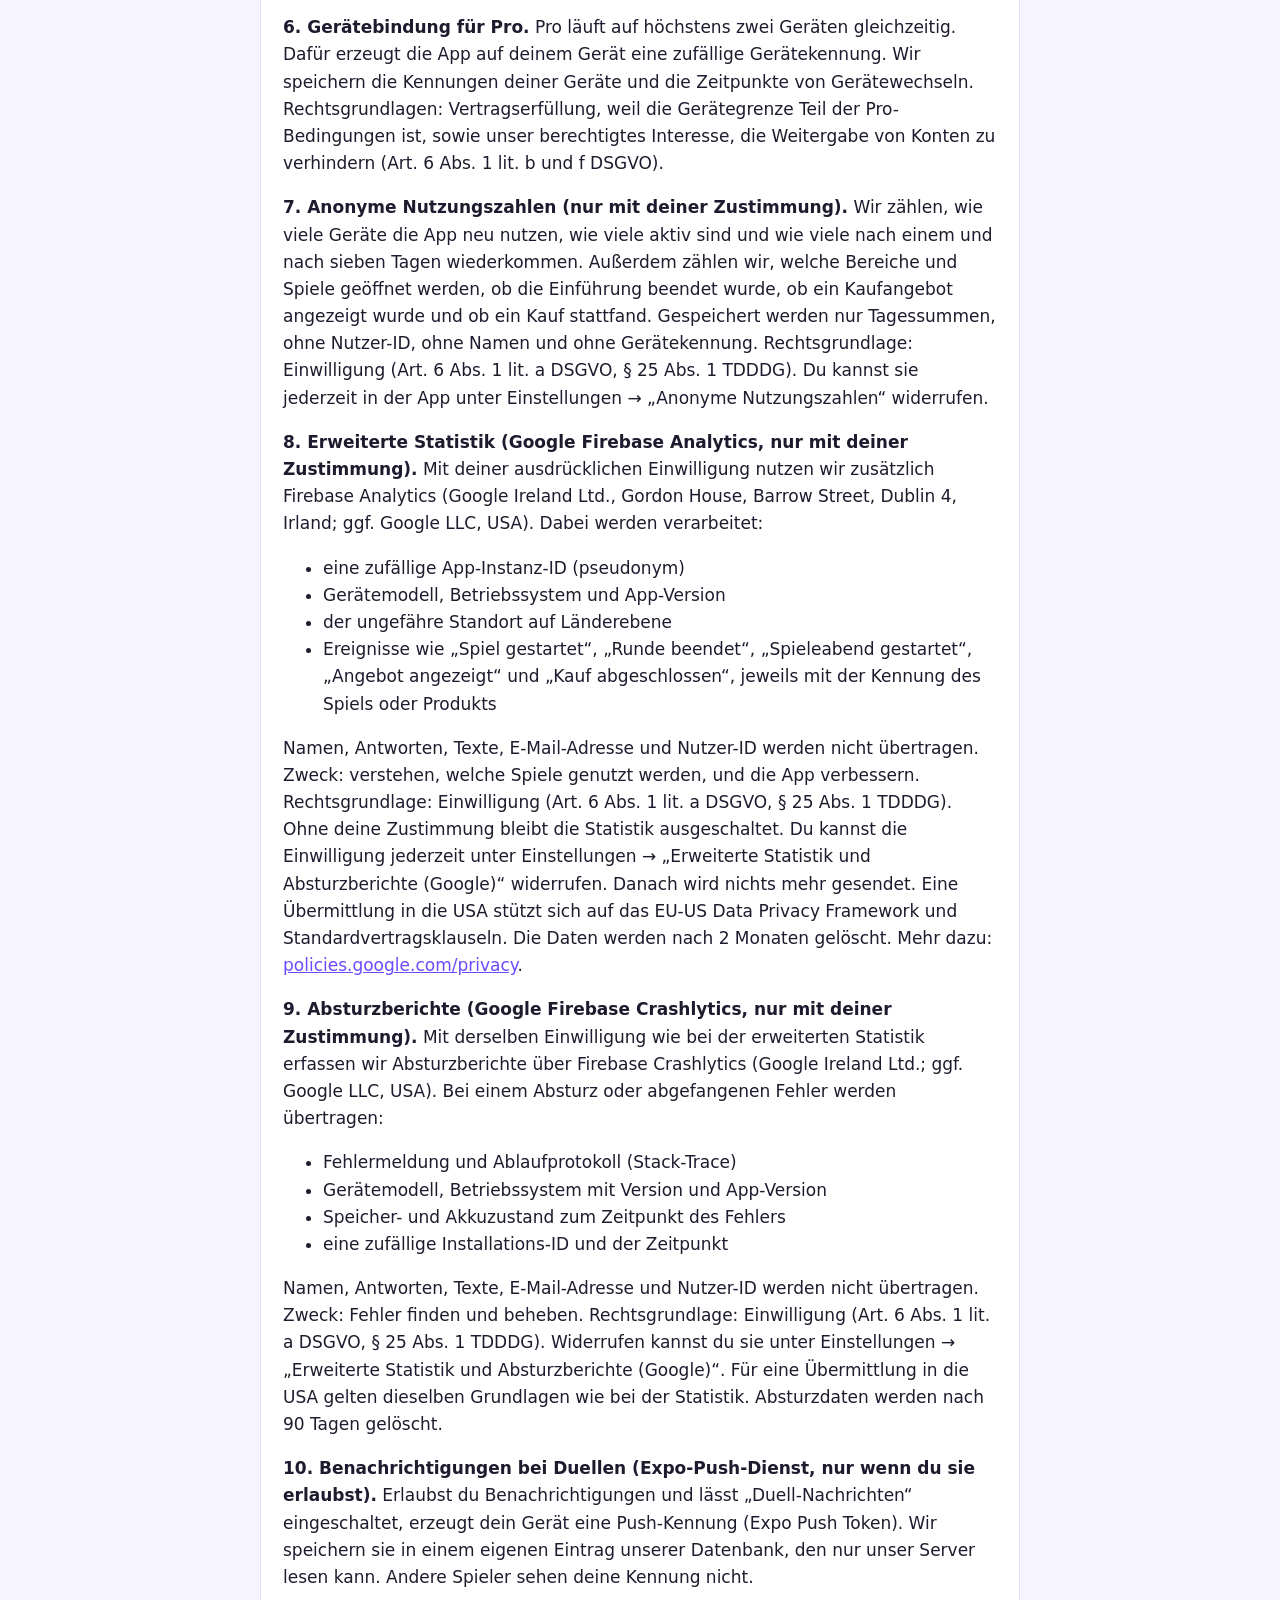
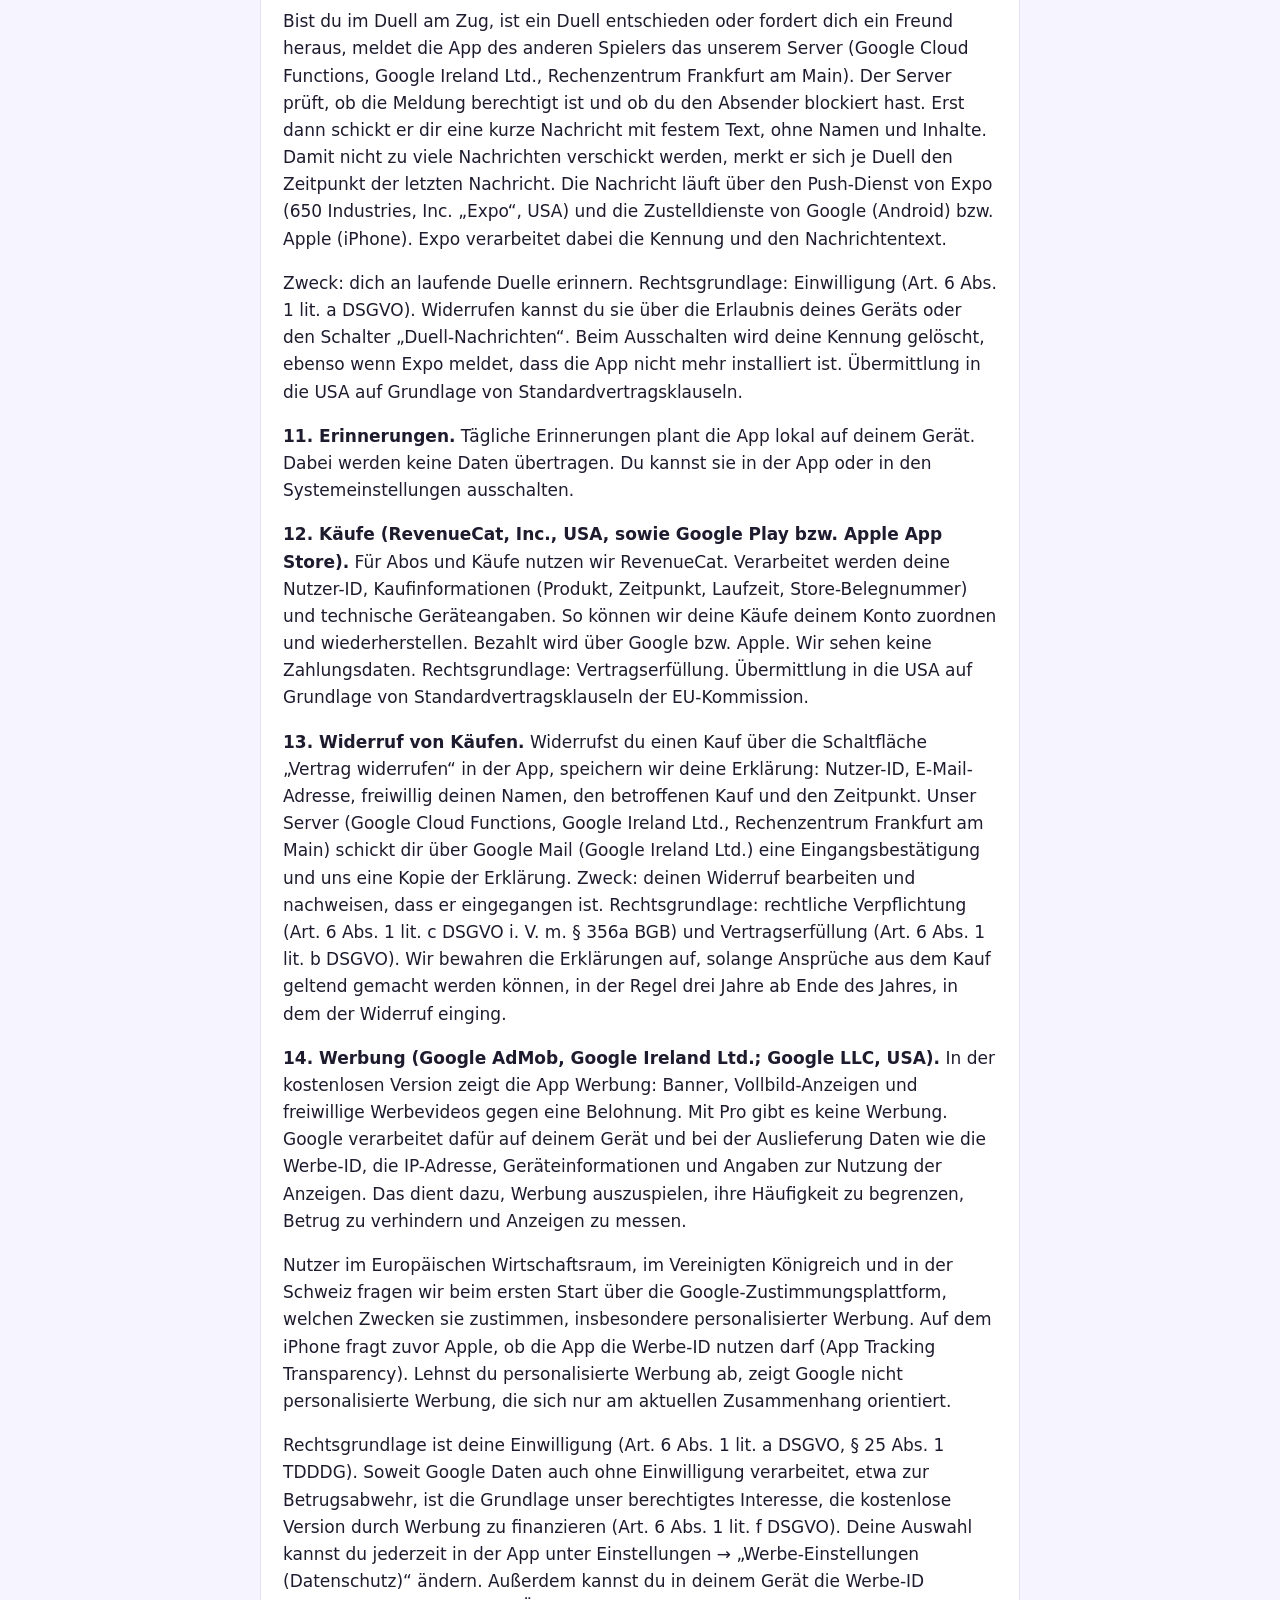
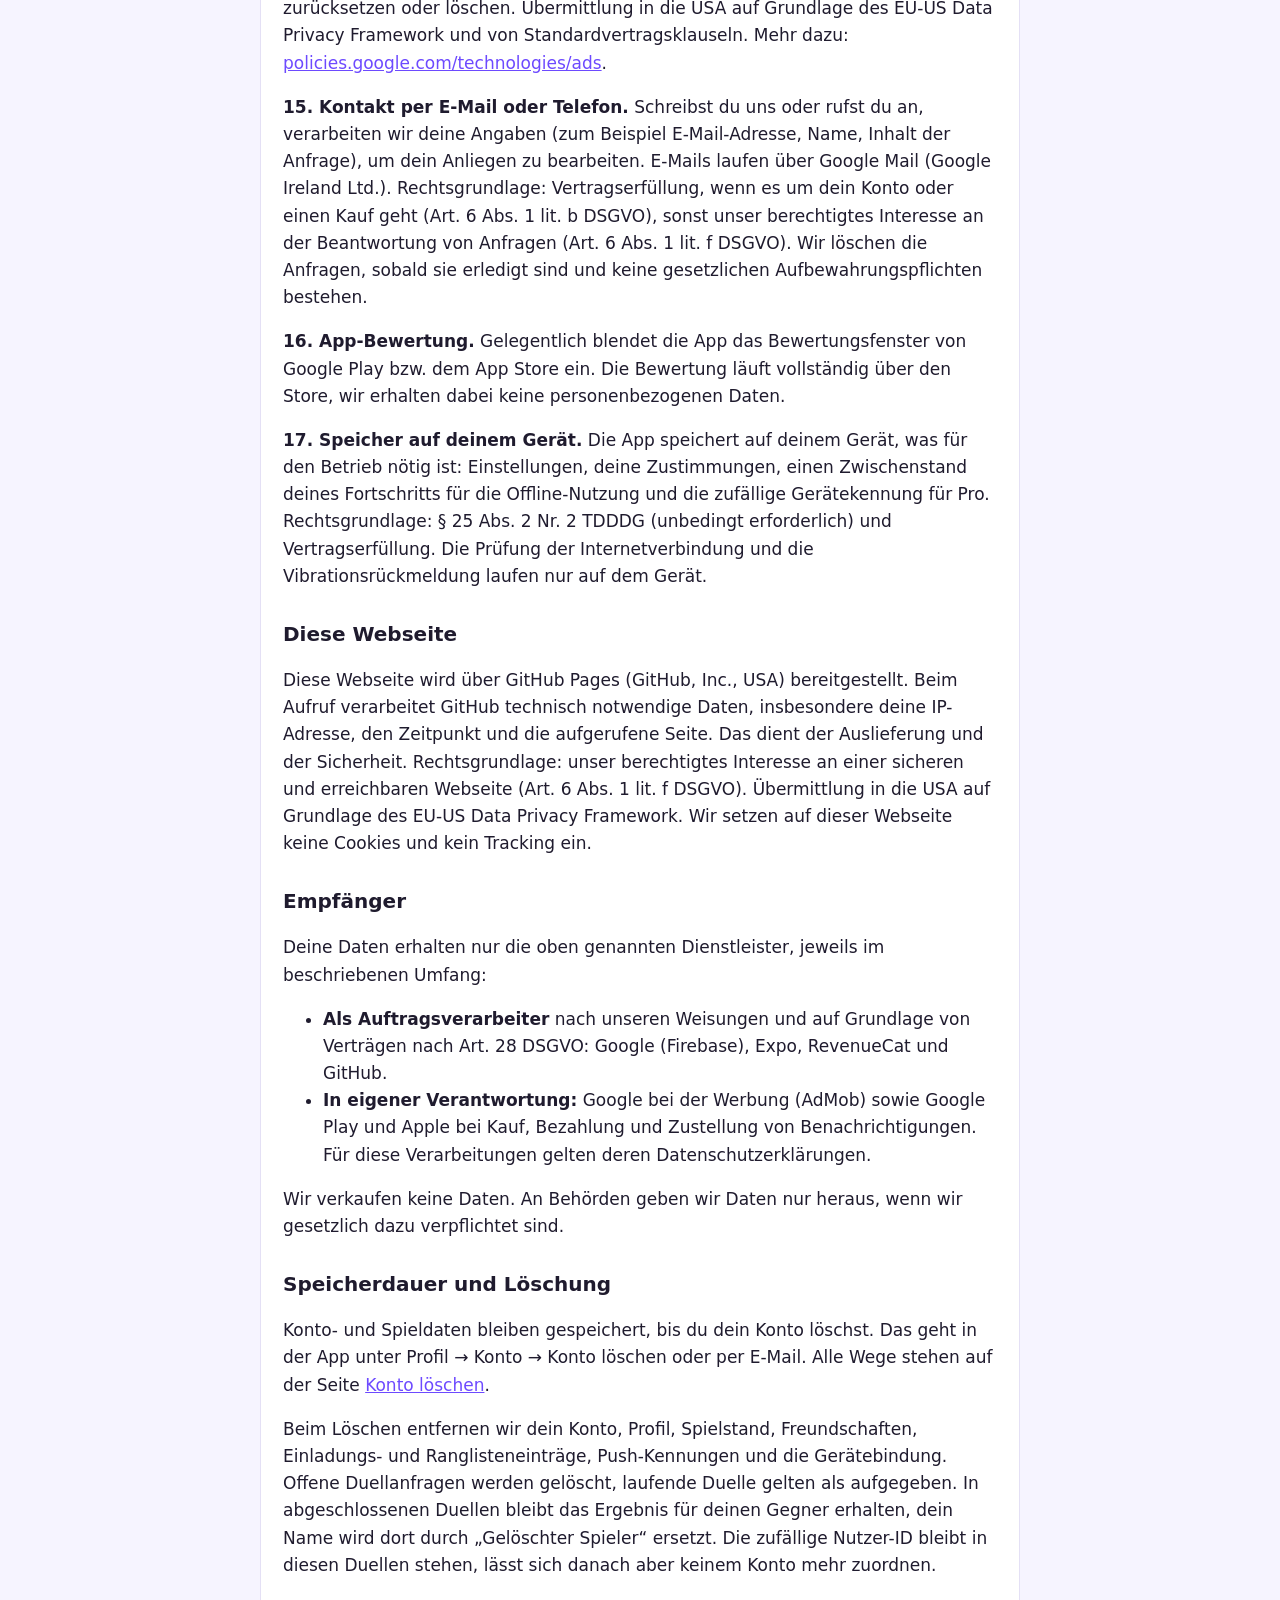
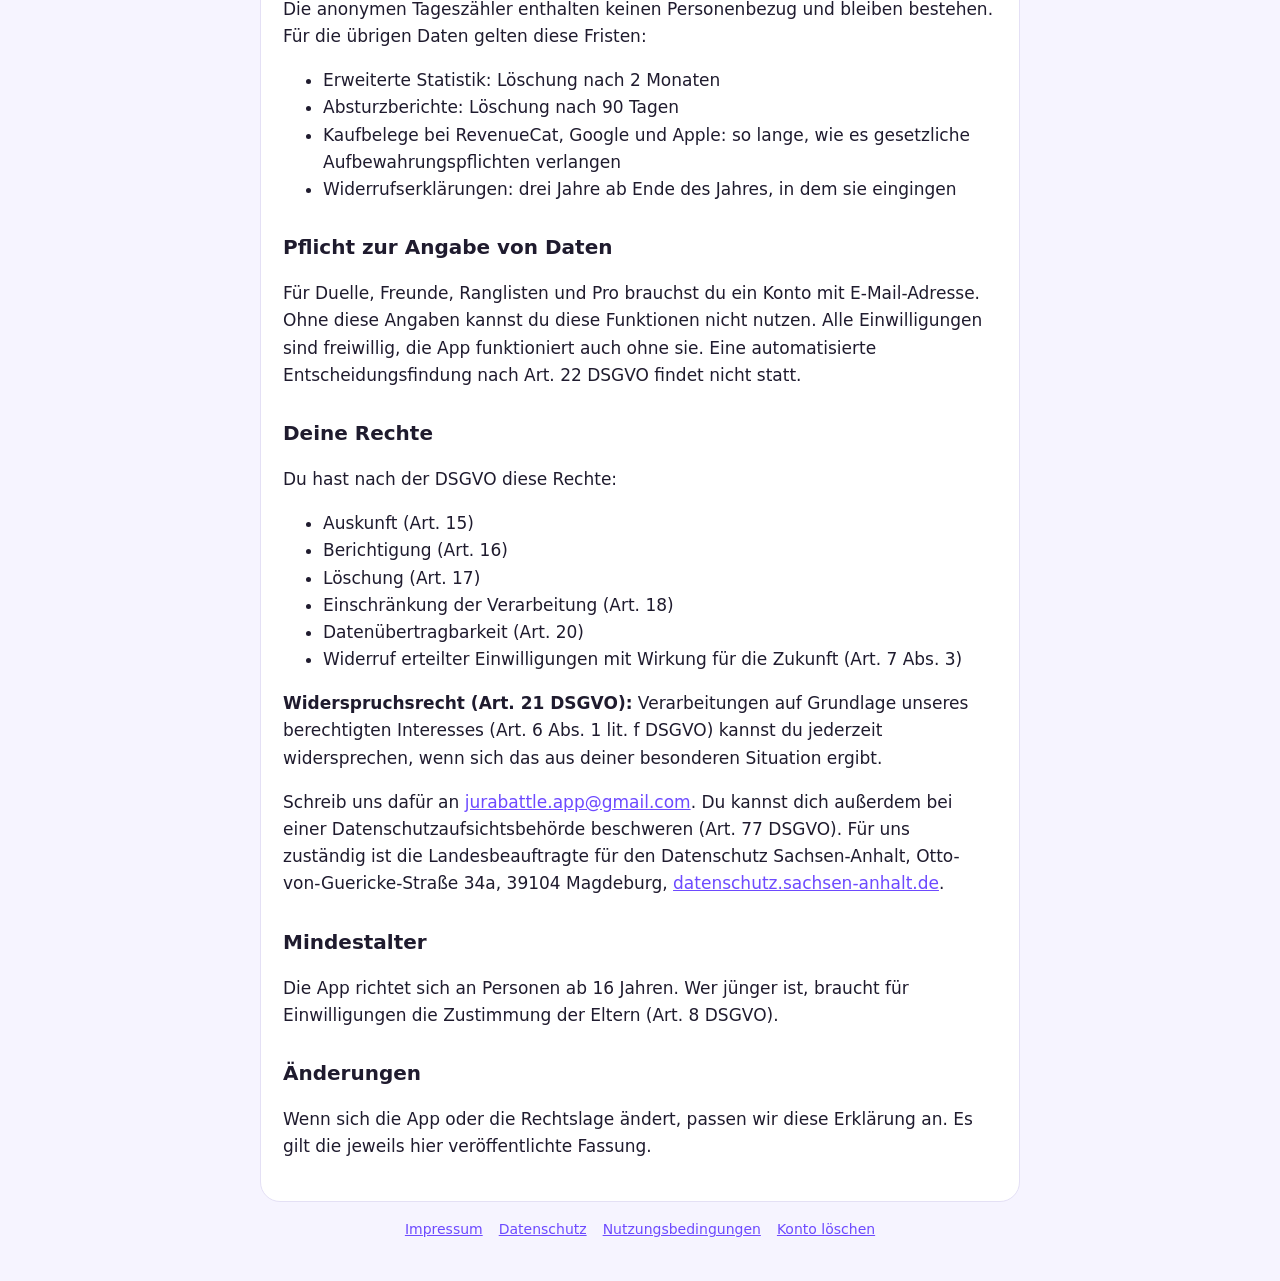
==== commit 62bb841a: "Add files via upload" ====
--- a/datenschutz.html
+++ b/datenschutz.html
@@ -12,7 +12,7 @@
 
 <h2>Was die App verarbeitet und warum</h2>
 
-<p><b>1. Konto (Firebase Authentication, Google Ireland Ltd.).</b> Für dein Konto speichern wir deine E-Mail-Adresse, dein Passwort (nur als verschlüsselter Prüfwert) und eine zufällige Nutzer-ID. Über diesen Dienst werden auch die E-Mails zum Zurücksetzen des Passworts verschickt. Bei der Anmeldung protokolliert Google zur Sicherheit vorübergehend technische Zugriffsdaten wie die IP-Adresse. Rechtsgrundlage: Vertragserfüllung (Art. 6 Abs. 1 lit. b DSGVO). Google kann Kontodaten auch in den USA verarbeiten. Grundlage dafür sind das EU-US Data Privacy Framework und Standardvertragsklauseln.</p>
+<p><b>1. Konto (Firebase Authentication, Google Ireland Ltd.).</b> Für dein Konto speichern wir deine E-Mail-Adresse, dein Passwort (nur als verschlüsselter Prüfwert) und eine zufällige Nutzer-ID. Über diesen Dienst werden auch die E-Mails zum Zurücksetzen des Passworts verschickt. Außerdem speichern wir, wann du welcher Fassung der Nutzungsbedingungen zugestimmt hast. Bei der Anmeldung protokolliert Google zur Sicherheit vorübergehend technische Zugriffsdaten wie die IP-Adresse. Rechtsgrundlage: Vertragserfüllung (Art. 6 Abs. 1 lit. b DSGVO). Google kann Kontodaten auch in den USA verarbeiten. Grundlage dafür sind das EU-US Data Privacy Framework und Standardvertragsklauseln.</p>
 
 <p><b>2. Spielstand und Profil (Firebase Firestore, Google Ireland Ltd.).</b> Wir speichern deinen Spielernamen, deinen Avatar, deinen Fortschritt, Streaks, Schlüssel, Einstellungen, Freunde, Duelle und deine Ranglistenplätze. Das brauchen wir, damit du auf mehreren Geräten spielen und gegen andere antreten kannst. Rechtsgrundlage: Vertragserfüllung. Die Datenbank liegt auf Servern von Google in der EU.</p>
 
@@ -44,26 +44,23 @@
 </ul>
 <p>Namen, Antworten, Texte, E-Mail-Adresse und Nutzer-ID werden nicht übertragen. Zweck: Fehler finden und beheben. Rechtsgrundlage: Einwilligung (Art. 6 Abs. 1 lit. a DSGVO, § 25 Abs. 1 TDDDG). Widerrufen kannst du sie unter Einstellungen → „Erweiterte Statistik und Absturzberichte (Google)“. Für eine Übermittlung in die USA gelten dieselben Grundlagen wie bei der Statistik. Absturzdaten werden nach 90 Tagen gelöscht.</p>
 
-<p><b>10. Benachrichtigungen bei Duellen (Expo-Push-Dienst, nur wenn du sie erlaubst).</b> Erlaubst du Benachrichtigungen und lässt „Duell-Nachrichten“ eingeschaltet, erzeugt dein Gerät eine Push-Kennung (Expo Push Token). Wir speichern sie an zwei Stellen in unserer Datenbank:</p>
-<ul>
-<li>im jeweiligen Duell, lesbar nur für die beiden Spieler</li>
-<li>in einem eigenen Eintrag, lesbar nur für dich und deine bestätigten Freunde</li>
-</ul>
-<p>Bist du im Duell am Zug, ist ein Duell entschieden oder fordert dich ein Freund heraus, schickt die App des anderen Spielers dir eine kurze Nachricht mit festem Text, ohne Namen und Inhalte. Sie läuft über den Push-Dienst von Expo (650 Industries, Inc. „Expo“, USA) und die Zustelldienste von Google (Android) bzw. Apple (iPhone). Expo verarbeitet dabei die Kennung und den Nachrichtentext. Zweck: dich an laufende Duelle erinnern. Rechtsgrundlage: Einwilligung (Art. 6 Abs. 1 lit. a DSGVO). Widerrufen kannst du sie über die Erlaubnis deines Geräts oder den Schalter „Duell-Nachrichten“. Beim Ausschalten werden deine Kennungen aus allen Duellen und aus deinem Eintrag gelöscht. Übermittlung in die USA auf Grundlage von Standardvertragsklauseln.</p>
-
+<p><b>10. Benachrichtigungen bei Duellen (Expo-Push-Dienst, nur wenn du sie erlaubst).</b> Erlaubst du Benachrichtigungen und lässt „Duell-Nachrichten“ eingeschaltet, erzeugt dein Gerät eine Push-Kennung (Expo Push Token). Wir speichern sie in einem eigenen Eintrag unserer Datenbank, den nur unser Server lesen kann. Andere Spieler sehen deine Kennung nicht.</p>
+<p>Bist du im Duell am Zug, ist ein Duell entschieden oder fordert dich ein Freund heraus, meldet die App des anderen Spielers das unserem Server (Google Cloud Functions, Google Ireland Ltd., Rechenzentrum Frankfurt am Main). Der Server prüft, ob die Meldung berechtigt ist und ob du den Absender blockiert hast. Erst dann schickt er dir eine kurze Nachricht mit festem Text, ohne Namen und Inhalte. Damit nicht zu viele Nachrichten verschickt werden, merkt er sich je Duell den Zeitpunkt der letzten Nachricht. Die Nachricht läuft über den Push-Dienst von Expo (650 Industries, Inc. „Expo“, USA) und die Zustelldienste von Google (Android) bzw. Apple (iPhone). Expo verarbeitet dabei die Kennung und den Nachrichtentext.</p>
+<p>Zweck: dich an laufende Duelle erinnern. Rechtsgrundlage: Einwilligung (Art. 6 Abs. 1 lit. a DSGVO). Widerrufen kannst du sie über die Erlaubnis deines Geräts oder den Schalter „Duell-Nachrichten“. Beim Ausschalten wird deine Kennung gelöscht, ebenso wenn Expo meldet, dass die App nicht mehr installiert ist. Übermittlung in die USA auf Grundlage von Standardvertragsklauseln.</p>
 <p><b>11. Erinnerungen.</b> Tägliche Erinnerungen plant die App lokal auf deinem Gerät. Dabei werden keine Daten übertragen. Du kannst sie in der App oder in den Systemeinstellungen ausschalten.</p>
 
 <p><b>12. Käufe (RevenueCat, Inc., USA, sowie Google Play bzw. Apple App Store).</b> Für Abos und Käufe nutzen wir RevenueCat. Verarbeitet werden deine Nutzer-ID, Kaufinformationen (Produkt, Zeitpunkt, Laufzeit, Store-Belegnummer) und technische Geräteangaben. So können wir deine Käufe deinem Konto zuordnen und wiederherstellen. Bezahlt wird über Google bzw. Apple. Wir sehen keine Zahlungsdaten. Rechtsgrundlage: Vertragserfüllung. Übermittlung in die USA auf Grundlage von Standardvertragsklauseln der EU-Kommission.</p>
 
-<p><b>13. Werbung (Google AdMob, Google Ireland Ltd.; Google LLC, USA).</b> In der kostenlosen Version zeigt die App Werbung: Banner, Vollbild-Anzeigen und freiwillige Werbevideos gegen eine Belohnung. Mit Pro gibt es keine Werbung. Google verarbeitet dafür auf deinem Gerät und bei der Auslieferung Daten wie die Werbe-ID, die IP-Adresse, Geräteinformationen und Angaben zur Nutzung der Anzeigen. Das dient dazu, Werbung auszuspielen, ihre Häufigkeit zu begrenzen, Betrug zu verhindern und Anzeigen zu messen.</p>
+<p><b>13. Widerruf von Käufen.</b> Widerrufst du einen Kauf über die Schaltfläche „Vertrag widerrufen“ in der App, speichern wir deine Erklärung: Nutzer-ID, E-Mail-Adresse, freiwillig deinen Namen, den betroffenen Kauf und den Zeitpunkt. Unser Server (Google Cloud Functions, Google Ireland Ltd., Rechenzentrum Frankfurt am Main) schickt dir über Google Mail (Google Ireland Ltd.) eine Eingangsbestätigung und uns eine Kopie der Erklärung. Zweck: deinen Widerruf bearbeiten und nachweisen, dass er eingegangen ist. Rechtsgrundlage: rechtliche Verpflichtung (Art. 6 Abs. 1 lit. c DSGVO i. V. m. § 356a BGB) und Vertragserfüllung (Art. 6 Abs. 1 lit. b DSGVO). Wir bewahren die Erklärungen auf, solange Ansprüche aus dem Kauf geltend gemacht werden können, in der Regel drei Jahre ab Ende des Jahres, in dem der Widerruf einging.</p>
+<p><b>14. Werbung (Google AdMob, Google Ireland Ltd.; Google LLC, USA).</b> In der kostenlosen Version zeigt die App Werbung: Banner, Vollbild-Anzeigen und freiwillige Werbevideos gegen eine Belohnung. Mit Pro gibt es keine Werbung. Google verarbeitet dafür auf deinem Gerät und bei der Auslieferung Daten wie die Werbe-ID, die IP-Adresse, Geräteinformationen und Angaben zur Nutzung der Anzeigen. Das dient dazu, Werbung auszuspielen, ihre Häufigkeit zu begrenzen, Betrug zu verhindern und Anzeigen zu messen.</p>
 <p>Nutzer im Europäischen Wirtschaftsraum, im Vereinigten Königreich und in der Schweiz fragen wir beim ersten Start über die Google-Zustimmungsplattform, welchen Zwecken sie zustimmen, insbesondere personalisierter Werbung. Auf dem iPhone fragt zuvor Apple, ob die App die Werbe-ID nutzen darf (App Tracking Transparency). Lehnst du personalisierte Werbung ab, zeigt Google nicht personalisierte Werbung, die sich nur am aktuellen Zusammenhang orientiert.</p>
 <p>Rechtsgrundlage ist deine Einwilligung (Art. 6 Abs. 1 lit. a DSGVO, § 25 Abs. 1 TDDDG). Soweit Google Daten auch ohne Einwilligung verarbeitet, etwa zur Betrugsabwehr, ist die Grundlage unser berechtigtes Interesse, die kostenlose Version durch Werbung zu finanzieren (Art. 6 Abs. 1 lit. f DSGVO). Deine Auswahl kannst du jederzeit in der App unter Einstellungen → „Werbe-Einstellungen (Datenschutz)“ ändern. Außerdem kannst du in deinem Gerät die Werbe-ID zurücksetzen oder löschen. Übermittlung in die USA auf Grundlage des EU-US Data Privacy Framework und von Standardvertragsklauseln. Mehr dazu: <a href="https://policies.google.com/technologies/ads">policies.google.com/technologies/ads</a>.</p>
 
-<p><b>14. Kontakt per E-Mail oder Telefon.</b> Schreibst du uns oder rufst du an, verarbeiten wir deine Angaben (zum Beispiel E-Mail-Adresse, Name, Inhalt der Anfrage), um dein Anliegen zu bearbeiten. E-Mails laufen über Google Mail (Google Ireland Ltd.). Rechtsgrundlage: Vertragserfüllung, wenn es um dein Konto oder einen Kauf geht (Art. 6 Abs. 1 lit. b DSGVO), sonst unser berechtigtes Interesse an der Beantwortung von Anfragen (Art. 6 Abs. 1 lit. f DSGVO). Wir löschen die Anfragen, sobald sie erledigt sind und keine gesetzlichen Aufbewahrungspflichten bestehen.</p>
+<p><b>15. Kontakt per E-Mail oder Telefon.</b> Schreibst du uns oder rufst du an, verarbeiten wir deine Angaben (zum Beispiel E-Mail-Adresse, Name, Inhalt der Anfrage), um dein Anliegen zu bearbeiten. E-Mails laufen über Google Mail (Google Ireland Ltd.). Rechtsgrundlage: Vertragserfüllung, wenn es um dein Konto oder einen Kauf geht (Art. 6 Abs. 1 lit. b DSGVO), sonst unser berechtigtes Interesse an der Beantwortung von Anfragen (Art. 6 Abs. 1 lit. f DSGVO). Wir löschen die Anfragen, sobald sie erledigt sind und keine gesetzlichen Aufbewahrungspflichten bestehen.</p>
 
-<p><b>15. App-Bewertung.</b> Gelegentlich blendet die App das Bewertungsfenster von Google Play bzw. dem App Store ein. Die Bewertung läuft vollständig über den Store, wir erhalten dabei keine personenbezogenen Daten.</p>
+<p><b>16. App-Bewertung.</b> Gelegentlich blendet die App das Bewertungsfenster von Google Play bzw. dem App Store ein. Die Bewertung läuft vollständig über den Store, wir erhalten dabei keine personenbezogenen Daten.</p>
 
-<p><b>16. Speicher auf deinem Gerät.</b> Die App speichert auf deinem Gerät, was für den Betrieb nötig ist: Einstellungen, deine Zustimmungen, einen Zwischenstand deines Fortschritts für die Offline-Nutzung und die zufällige Gerätekennung für Pro. Rechtsgrundlage: § 25 Abs. 2 Nr. 2 TDDDG (unbedingt erforderlich) und Vertragserfüllung. Die Prüfung der Internetverbindung und die Vibrationsrückmeldung laufen nur auf dem Gerät.</p>
+<p><b>17. Speicher auf deinem Gerät.</b> Die App speichert auf deinem Gerät, was für den Betrieb nötig ist: Einstellungen, deine Zustimmungen, einen Zwischenstand deines Fortschritts für die Offline-Nutzung und die zufällige Gerätekennung für Pro. Rechtsgrundlage: § 25 Abs. 2 Nr. 2 TDDDG (unbedingt erforderlich) und Vertragserfüllung. Die Prüfung der Internetverbindung und die Vibrationsrückmeldung laufen nur auf dem Gerät.</p>
 
 <h2>Diese Webseite</h2>
 <p>Diese Webseite wird über GitHub Pages (GitHub, Inc., USA) bereitgestellt. Beim Aufruf verarbeitet GitHub technisch notwendige Daten, insbesondere deine IP-Adresse, den Zeitpunkt und die aufgerufene Seite. Das dient der Auslieferung und der Sicherheit. Rechtsgrundlage: unser berechtigtes Interesse an einer sicheren und erreichbaren Webseite (Art. 6 Abs. 1 lit. f DSGVO). Übermittlung in die USA auf Grundlage des EU-US Data Privacy Framework. Wir setzen auf dieser Webseite keine Cookies und kein Tracking ein.</p>
@@ -84,6 +81,7 @@
 <li>Erweiterte Statistik: Löschung nach 2 Monaten</li>
 <li>Absturzberichte: Löschung nach 90 Tagen</li>
 <li>Kaufbelege bei RevenueCat, Google und Apple: so lange, wie es gesetzliche Aufbewahrungspflichten verlangen</li>
+<li>Widerrufserklärungen: drei Jahre ab Ende des Jahres, in dem sie eingingen</li>
 </ul>
 
 <h2>Pflicht zur Angabe von Daten</h2>
